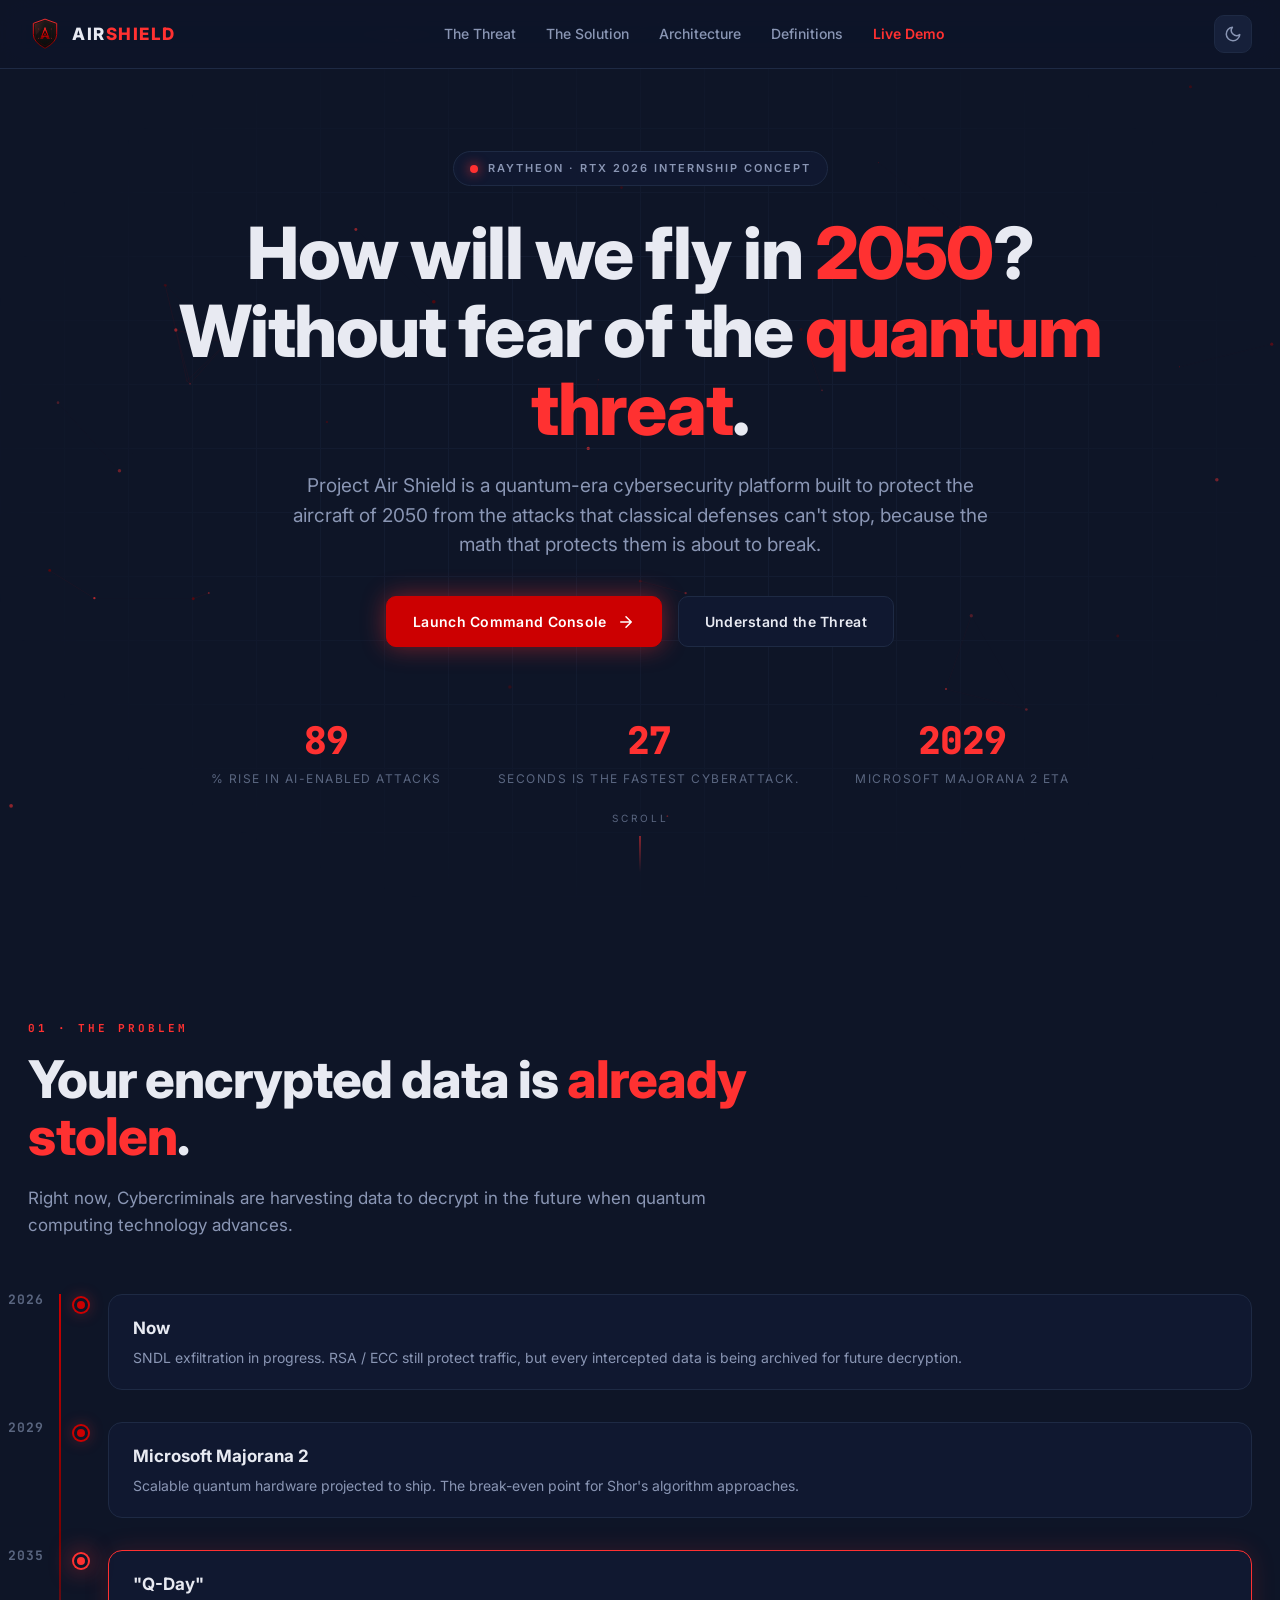
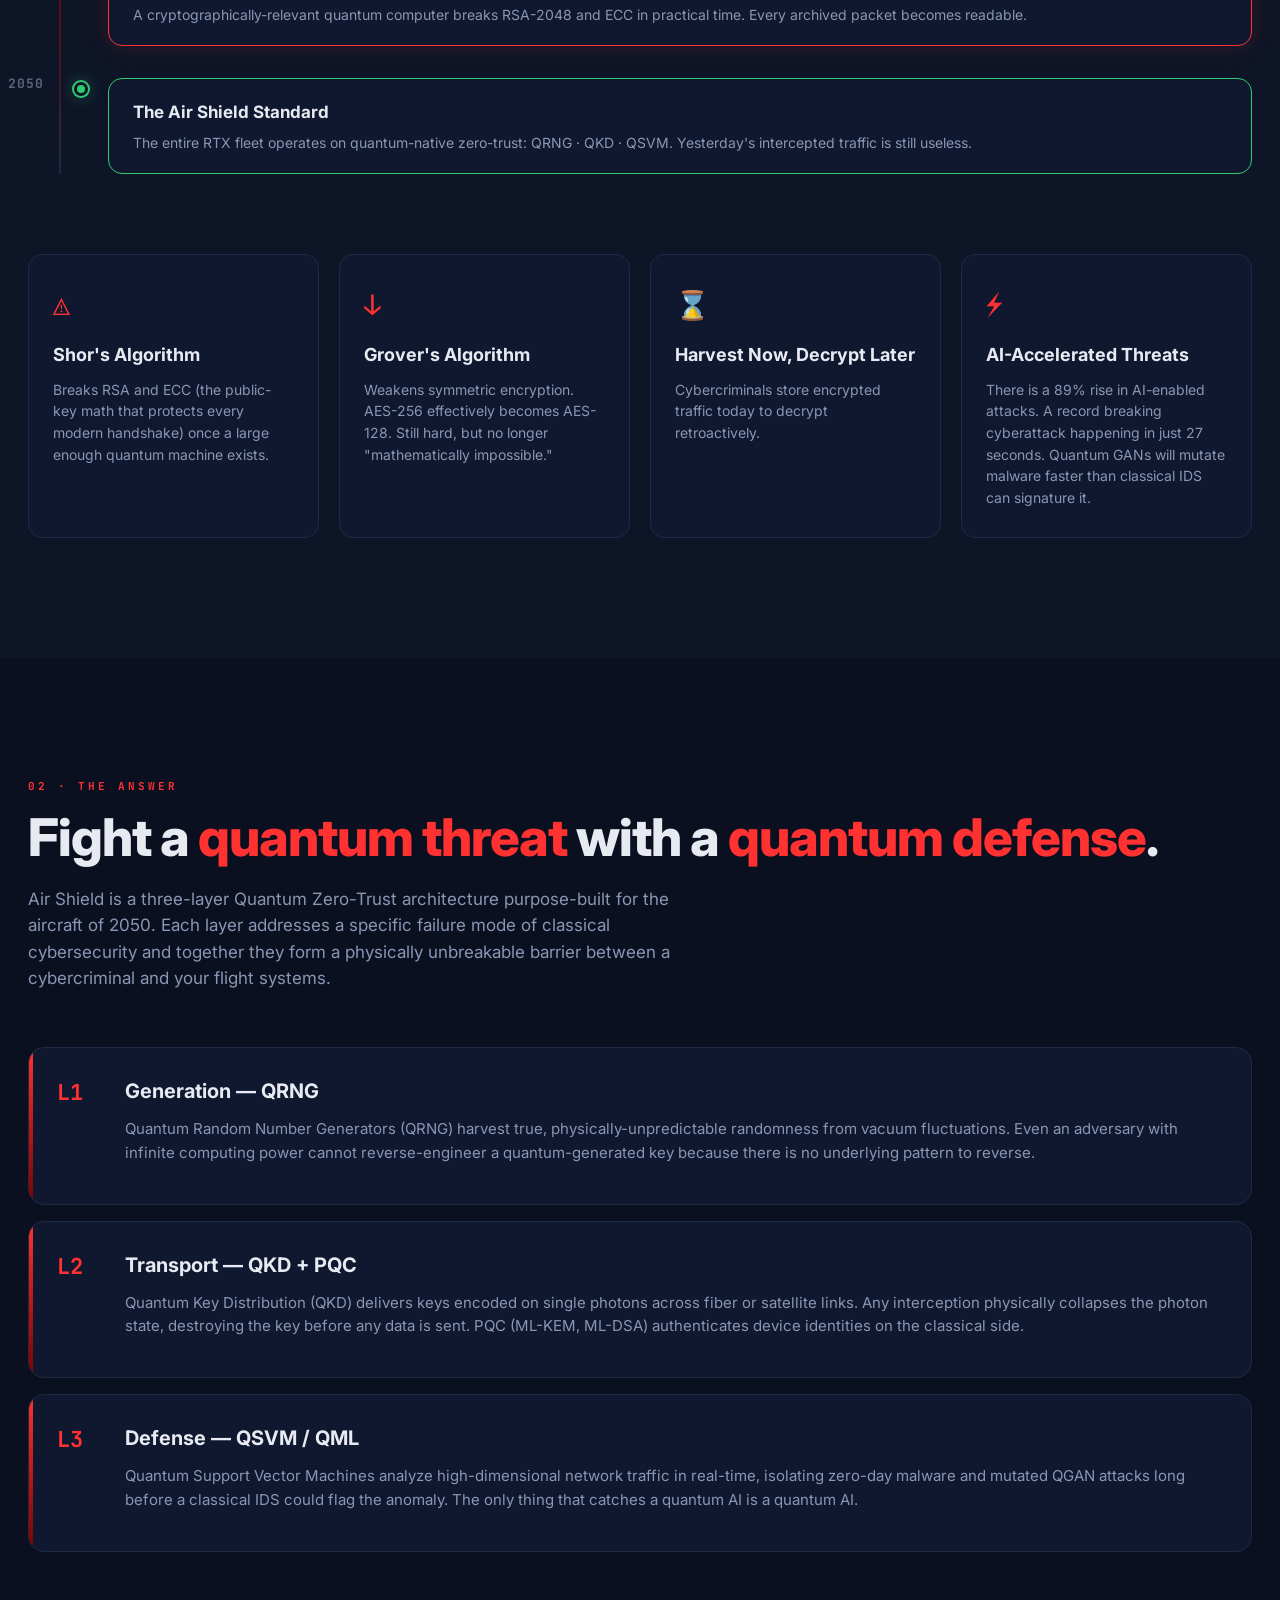
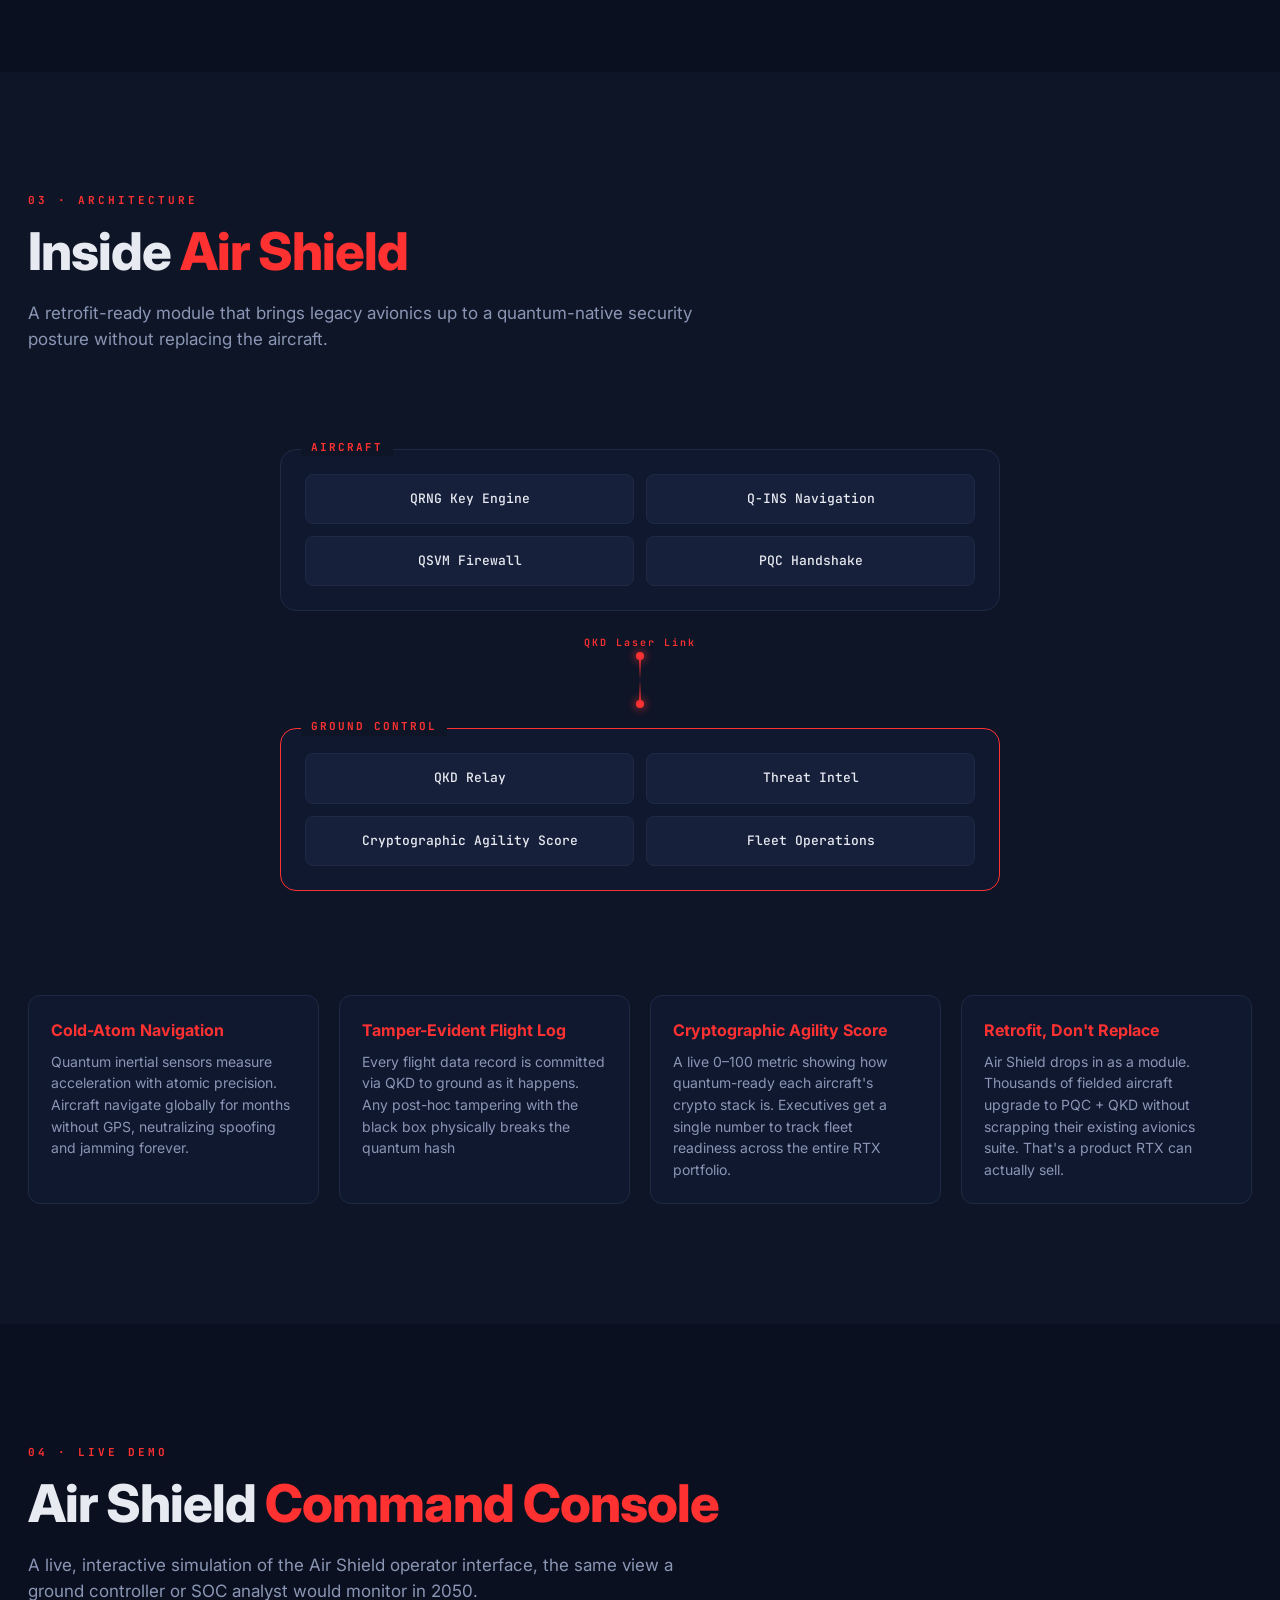
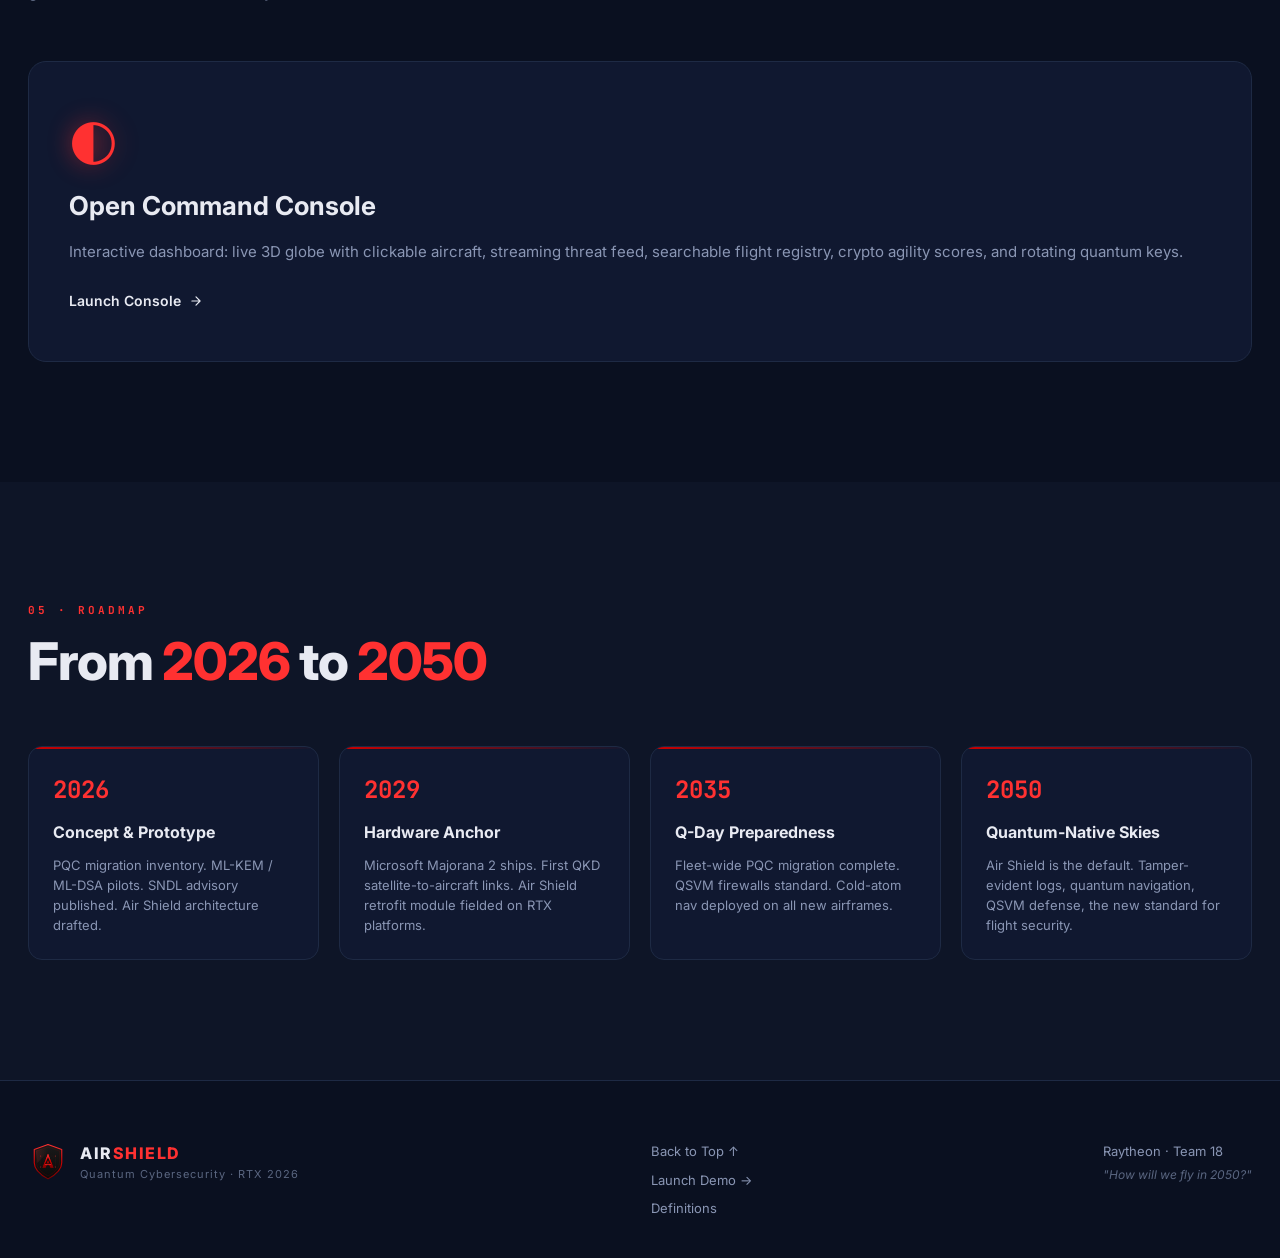
==== index.html @ e97fc1e7 "Fix: 89% label and 2029 without comma" ====
<!DOCTYPE html>
<html lang="en" data-theme="dark">
<head>
  <meta charset="UTF-8" />
  <meta name="viewport" content="width=device-width, initial-scale=1.0" />
  <title>Air Shield — Quantum Cybersecurity for the 2050 Skies</title>
  <meta name="description" content="Air Shield is a quantum-computing cybersecurity platform designed to protect the next generation of aircraft from quantum-era cyberattacks." />
  <link rel="icon" type="image/svg+xml" href="assets/logo.svg" />
  <link rel="preconnect" href="https://fonts.googleapis.com" />
  <link rel="preconnect" href="https://fonts.gstatic.com" crossorigin />
  <link href="https://fonts.googleapis.com/css2?family=Inter:wght@300;400;500;600;700;800&family=JetBrains+Mono:wght@400;500;600&display=swap" rel="stylesheet" />
  <link rel="stylesheet" href="css/styles.css" />
</head>
<body>
  <!-- NAV -->
  <header class="nav" id="nav">
    <div class="nav-inner">
      <a href="#top" class="nav-brand">
        <img src="assets/logo.svg" alt="Air Shield" class="nav-logo" />
        <span class="nav-name">AIR<span class="accent">SHIELD</span></span>
      </a>
      <nav class="nav-links" id="navLinks">
        <a href="#threat">The Threat</a>
        <a href="#solution">The Solution</a>
        <a href="#architecture">Architecture</a>
        <a href="definitions.html">Definitions</a>
        <a href="console.html" class="cta-link">Live Demo</a>
      </nav>
      <div class="nav-actions">
        <button class="theme-toggle" id="themeToggle" aria-label="Toggle theme" title="Toggle light / dark">
          <svg class="icon-sun" viewBox="0 0 24 24" width="18" height="18" fill="none" stroke="currentColor" stroke-width="2" stroke-linecap="round" stroke-linejoin="round"><circle cx="12" cy="12" r="4"/><path d="M12 2v2M12 20v2M4.93 4.93l1.41 1.41M17.66 17.66l1.41 1.41M2 12h2M20 12h2M4.93 19.07l1.41-1.41M17.66 6.34l1.41-1.41"/></svg>
          <svg class="icon-moon" viewBox="0 0 24 24" width="18" height="18" fill="none" stroke="currentColor" stroke-width="2" stroke-linecap="round" stroke-linejoin="round"><path d="M21 12.79A9 9 0 1 1 11.21 3 7 7 0 0 0 21 12.79z"/></svg>
        </button>
        <button class="nav-menu" id="navMenu" aria-label="Menu">
          <span></span><span></span><span></span>
        </button>
      </div>
    </div>
  </header>

  <!-- HERO -->
  <section class="hero" id="top">
    <canvas id="heroCanvas" class="hero-canvas"></canvas>
    <div class="hero-grid"></div>
    <div class="hero-content">
      <div class="hero-badge">
        <span class="pulse-dot"></span>
        RAYTHEON · RTX 2026 INTERNSHIP CONCEPT
      </div>
      <h1 class="hero-title">
        How will we fly in <span class="accent">2050</span>?<br />
        Without fear of the <span class="accent">quantum threat</span>.
      </h1>
      <p class="hero-sub">
        Project Air Shield is a quantum-era cybersecurity platform built to protect the aircraft of 2050 from the attacks that classical defenses can't stop, because the math that protects them is about to break.
      </p>
      <div class="hero-actions">
        <a href="console.html" class="btn btn-primary">
          Launch Command Console
          <svg viewBox="0 0 24 24" width="18" height="18" fill="none" stroke="currentColor" stroke-width="2" stroke-linecap="round" stroke-linejoin="round"><path d="M5 12h14M12 5l7 7-7 7"/></svg>
        </a>
        <a href="#threat" class="btn btn-ghost">Understand the Threat</a>
      </div>
      <div class="hero-stats">
        <div class="stat"><div class="stat-num" data-count="89">0</div><div class="stat-label">% rise in AI-enabled attacks</div></div>
        <div class="stat"><div class="stat-num" data-count="27">0</div><div class="stat-label">seconds is the fastest Cyberattack.</div></div>
        <div class="stat"><div class="stat-num" data-count="2029">0</div><div class="stat-label">Microsoft Majorana 2 ETA</div></div>
      </div>
    </div>
    <div class="hero-scroll">
      <span>SCROLL</span>
      <div class="scroll-line"></div>
    </div>
  </section>

  <!-- THREAT -->
  <section class="section" id="threat">
    <div class="section-head">
      <div class="section-tag">01 · THE PROBLEM</div>
      <h2>Your encrypted data is <span class="accent">already stolen</span>.</h2>
      <p class="section-lead">
        Right now, Cybercriminals are harvesting data to decrypt in the future when quantum computing technology advances.
      </p>
    </div>
    <div class="timeline">
      <div class="timeline-line"></div>
      <div class="timeline-node">
        <div class="node-year">2026</div>
        <div class="node-dot"></div>
        <div class="node-card"><h4>Now</h4><p>SNDL exfiltration in progress. RSA / ECC still protect traffic, but every intercepted data is being archived for future decryption.</p></div>
      </div>
      <div class="timeline-node">
        <div class="node-year">2029</div>
        <div class="node-dot"></div>
        <div class="node-card"><h4>Microsoft Majorana 2</h4><p>Scalable quantum hardware projected to ship. The break-even point for Shor's algorithm approaches.</p></div>
      </div>
      <div class="timeline-node">
        <div class="node-year">2035</div>
        <div class="node-dot danger"></div>
        <div class="node-card danger"><h4>"Q-Day"</h4><p>A cryptographically-relevant quantum computer breaks RSA-2048 and ECC in practical time. Every archived packet becomes readable.</p></div>
      </div>
      <div class="timeline-node">
        <div class="node-year">2050</div>
        <div class="node-dot shield"></div>
        <div class="node-card shield"><h4>The Air Shield Standard</h4><p>The entire RTX fleet operates on quantum-native zero-trust: QRNG · QKD · QSVM. Yesterday's intercepted traffic is still useless.</p></div>
      </div>
    </div>
    <div class="threat-grid">
      <div class="threat-card"><div class="threat-icon">⚠</div><h3>Shor's Algorithm</h3><p>Breaks RSA and ECC (the public-key math that protects every modern handshake) once a large enough quantum machine exists.</p></div>
      <div class="threat-card"><div class="threat-icon">↓</div><h3>Grover's Algorithm</h3><p>Weakens symmetric encryption. AES-256 effectively becomes AES-128. Still hard, but no longer "mathematically impossible."</p></div>
      <div class="threat-card"><div class="threat-icon">⌛</div><h3>Harvest Now, Decrypt Later</h3><p>Cybercriminals store encrypted traffic today to decrypt retroactively.</p></div>
      <div class="threat-card"><div class="threat-icon">⚡</div><h3>AI-Accelerated Threats</h3><p>There is a 89% rise in AI-enabled attacks. A record breaking cyberattack happening in just 27 seconds. Quantum GANs will mutate malware faster than classical IDS can signature it.</p></div>
    </div>
  </section>

  <!-- SOLUTION -->
  <section class="section alt" id="solution">
    <div class="section-head">
      <div class="section-tag">02 · THE ANSWER</div>
      <h2>Fight a <span class="accent">quantum threat</span> with a <span class="accent">quantum defense</span>.</h2>
      <p class="section-lead">
        Air Shield is a three-layer Quantum Zero-Trust architecture purpose-built for the aircraft of 2050. Each layer addresses a specific failure mode of classical cybersecurity and together they form a physically unbreakable barrier between a cybercriminal and your flight systems.
      </p>
    </div>
    <div class="layer-stack">
      <div class="layer">
        <div class="layer-num">L1</div>
        <div class="layer-body">
          <h3>Generation — QRNG</h3>
          <p>Quantum Random Number Generators (QRNG) harvest true, physically-unpredictable randomness from vacuum fluctuations. Even an adversary with infinite computing power cannot reverse-engineer a quantum-generated key because there is no underlying pattern to reverse.</p>
        </div>
      </div>
      <div class="layer">
        <div class="layer-num">L2</div>
        <div class="layer-body">
          <h3>Transport — QKD + PQC</h3>
          <p>Quantum Key Distribution (QKD) delivers keys encoded on single photons across fiber or satellite links. Any interception physically collapses the photon state, destroying the key before any data is sent. PQC (ML-KEM, ML-DSA) authenticates device identities on the classical side.</p>
        </div>
      </div>
      <div class="layer">
        <div class="layer-num">L3</div>
        <div class="layer-body">
          <h3>Defense — QSVM / QML</h3>
          <p>Quantum Support Vector Machines analyze high-dimensional network traffic in real-time, isolating zero-day malware and mutated QGAN attacks long before a classical IDS could flag the anomaly. The only thing that catches a quantum AI is a quantum AI.</p>
        </div>
      </div>
    </div>
  </section>

  <!-- ARCHITECTURE -->
  <section class="section" id="architecture">
    <div class="section-head">
      <div class="section-tag">03 · ARCHITECTURE</div>
      <h2>Inside <span class="accent">Air Shield</span></h2>
      <p class="section-lead">A retrofit-ready module that brings legacy avionics up to a quantum-native security posture without replacing the aircraft.</p>
    </div>
    <div class="arch-diagram">
      <div class="arch-plane">
        <div class="arch-label">AIRCRAFT</div>
        <div class="arch-modules">
          <div class="module">QRNG Key Engine</div>
          <div class="module">Q-INS Navigation</div>
          <div class="module">QSVM Firewall</div>
          <div class="module">PQC Handshake</div>
        </div>
      </div>
      <div class="arch-link">
        <div class="arch-link-label">QKD Laser Link</div>
        <div class="arch-link-line"></div>
      </div>
      <div class="arch-plane ground">
        <div class="arch-label">GROUND CONTROL</div>
        <div class="arch-modules">
          <div class="module">QKD Relay</div>
          <div class="module">Threat Intel</div>
          <div class="module">Cryptographic Agility Score</div>
          <div class="module">Fleet Operations</div>
        </div>
      </div>
    </div>
    <div class="arch-features">
      <div class="feat"><h4>Cold-Atom Navigation</h4><p>Quantum inertial sensors measure acceleration with atomic precision. Aircraft navigate globally for months without GPS, neutralizing spoofing and jamming forever.</p></div>
      <div class="feat"><h4>Tamper-Evident Flight Log</h4><p>Every flight data record is committed via QKD to ground as it happens. Any post-hoc tampering with the black box physically breaks the quantum hash</p></div>
      <div class="feat"><h4>Cryptographic Agility Score</h4><p>A live 0–100 metric showing how quantum-ready each aircraft's crypto stack is. Executives get a single number to track fleet readiness across the entire RTX portfolio.</p></div>
      <div class="feat"><h4>Retrofit, Don't Replace</h4><p>Air Shield drops in as a module. Thousands of fielded aircraft upgrade to PQC + QKD without scrapping their existing avionics suite. That's a product RTX can actually sell.</p></div>
    </div>
  </section>

  <!-- DEMO CTA -->
  <section class="section alt" id="dashboard">
    <div class="section-head">
      <div class="section-tag">04 · LIVE DEMO</div>
      <h2>Air Shield <span class="accent">Command Console</span></h2>
      <p class="section-lead">
        A live, interactive simulation of the Air Shield operator interface, the same view a ground controller or SOC analyst would monitor in 2050.
      </p>
    </div>
    <div class="demo-cta">
      <a href="console.html" class="demo-card">
        <div class="demo-card-glow"></div>
        <div class="demo-card-content">
          <div class="demo-icon">◐</div>
          <h3>Open Command Console</h3>
          <p>Interactive dashboard: live 3D globe with clickable aircraft, streaming threat feed, searchable flight registry, crypto agility scores, and rotating quantum keys.</p>
          <span class="demo-link">Launch Console
            <svg viewBox="0 0 24 24" width="14" height="14" fill="none" stroke="currentColor" stroke-width="2" stroke-linecap="round" stroke-linejoin="round"><path d="M5 12h14M12 5l7 7-7 7"/></svg>
          </span>
        </div>
      </a>
    </div>
  </section>

  <!-- ROADMAP -->
  <section class="section" id="roadmap">
    <div class="section-head">
      <div class="section-tag">05 · ROADMAP</div>
      <h2>From <span class="accent">2026</span> to <span class="accent">2050</span></h2>
    </div>
    <div class="roadmap">
      <div class="road-item"><div class="road-year">2026</div><h4>Concept &amp; Prototype</h4><p>PQC migration inventory. ML-KEM / ML-DSA pilots. SNDL advisory published. Air Shield architecture drafted.</p></div>
      <div class="road-item"><div class="road-year">2029</div><h4>Hardware Anchor</h4><p>Microsoft Majorana 2 ships. First QKD satellite-to-aircraft links. Air Shield retrofit module fielded on RTX platforms.</p></div>
      <div class="road-item"><div class="road-year">2035</div><h4>Q-Day Preparedness</h4><p>Fleet-wide PQC migration complete. QSVM firewalls standard. Cold-atom nav deployed on all new airframes.</p></div>
      <div class="road-item"><div class="road-year">2050</div><h4>Quantum-Native Skies</h4><p>Air Shield is the default. Tamper-evident logs, quantum navigation, QSVM defense, the new standard for flight security.</p></div>
    </div>
  </section>

  <!-- FOOTER -->
  <footer class="footer">
    <div class="footer-inner">
      <div class="footer-brand">
        <img src="assets/logo.svg" alt="" class="footer-logo" />
        <div>
          <div class="footer-name">AIR<span class="accent">SHIELD</span></div>
          <div class="footer-tag">Quantum Cybersecurity · RTX 2026</div>
        </div>
      </div>
      <div class="footer-nav">
        <a href="#top">Back to Top ↑</a>
        <a href="console.html">Launch Demo →</a>
        <a href="definitions.html">Definitions</a>
      </div>
      <div class="footer-meta">
        <div>Raytheon · Team 18</div>
        <div>"How will we fly in 2050?"</div>
      </div>
    </div>
  </footer>

  <script src="js/app.js"></script>
  <script>
    // Right-click context menu for technical terms → definitions page
    const TECH_TERMS = [
      'SNDL', 'Store Now Decrypt Later', 'Harvest Now Decrypt Later', 'HNDL',
      "Shor's Algorithm", "Shor's", 'Grover\'s Algorithm', 'Grover\'s',
      'Q-Day', 'QRNG', 'Quantum Random Number Generator',
      'QKD', 'Quantum Key Distribution', 'No-Cloning Theorem',
      'QSVM', 'Quantum Support Vector Machine', 'QGAN', 'Quantum Generative Adversarial Network',
      'PQC', 'Post-Quantum Cryptography', 'ML-KEM', 'ML-DSA',
      'FIPS 203', 'FIPS 204', 'RSA', 'ECC', 'AES', 'TLS',
      'Crypto Agility', 'GPS Spoofing', 'Q-INS', 'Zero Trust',
      'CyberDAMS', 'CRQC', 'Quantum Supremacy',
      'Tamper-Evident Log', 'cryptographically relevant',
    ];

    // Build a context menu
    let contextMenu = null;
    function createContextMenu(x, y, term) {
      if (contextMenu) contextMenu.remove();
      contextMenu = document.createElement('div');
      contextMenu.style.cssText = `position:fixed;top:${y}px;left:${x}px;background:var(--panel);border:1px solid var(--accent);border-radius:8px;padding:8px 0;z-index:9999;box-shadow:0 8px 24px rgba(0,0,0,0.5);min-width:180px;`;
      const item = document.createElement('a');
      item.href = 'definitions.html#' + encodeURIComponent(term);
      item.style.cssText = 'display:flex;align-items:center;gap:8px;padding:8px 16px;color:var(--text);font-size:13px;text-decoration:none;cursor:pointer;';
      item.innerHTML = `<svg viewBox="0 0 24 24" width="14" height="14" fill="none" stroke="currentColor" stroke-width="2"><path d="M4 19.5A2.5 2.5 0 0 1 6.5 17H20"/><path d="M6.5 2H20v20H6.5A2.5 2.5 0 0 1 4 19.5v-15A2.5 2.5 0 0 1 6.5 2z"/></svg> Define: <strong style="color:var(--accent)">${term}</strong>`;
      item.addEventListener('mouseenter', () => item.style.background = 'var(--accent-soft)');
      item.addEventListener('mouseleave', () => item.style.background = '');
      contextMenu.appendChild(item);
      document.body.appendChild(contextMenu);
      // Close on click elsewhere
      setTimeout(() => {
        document.addEventListener('click', function close(e) {
          if (contextMenu && !contextMenu.contains(e.target)) {
            contextMenu.remove();
            contextMenu = null;
          }
          document.removeEventListener('click', close);
        });
      }, 10);
    }

    document.addEventListener('contextmenu', (e) => {
      const selection = window.getSelection().toString().trim();
      if (!selection) return;
      // Check if selected text matches a known term
      const matched = TECH_TERMS.find(t => selection.toLowerCase().includes(t.toLowerCase()) || t.toLowerCase().includes(selection.toLowerCase()));
      if (matched) {
        e.preventDefault();
        createContextMenu(e.clientX, e.clientY, matched);
      }
    });
  </script>
</body>
</html>
---- css/styles.css ----
/* ============================================================
   AIR SHIELD — Quantum Cybersecurity
   Theme: Red & Black (dark default) with light/dark toggle
   ============================================================ */

:root {
  --red: #cc0001;
  --red-bright: #ff3131;
  --red-deep: #7a0000;
  --red-glow: rgba(255, 49, 49, 0.45);

  /* Dark mode — navy base (matches Electron reference) */
  --bg: #0e1527;
  --bg-2: #0a1020;
  --bg-3: #131b30;
  --panel: #101830;
  --panel-2: #16203a;
  --border: #1e2a44;
  --border-2: #2a3a58;
  --text: #e8eaf2;
  --text-dim: #8a96b4;
  --text-faint: #5a6680;
  --accent: var(--red-bright);
  --accent-soft: rgba(204, 0, 1, 0.14);
  --shadow: 0 8px 32px rgba(0, 0, 0, 0.45);
  --glow: 0 0 24px var(--red-glow);
  --ok: #2ecc71;
  --warn: #f1c40f;
  --danger: var(--red-bright);
}

[data-theme="light"] {
  --bg: #f5f5f7;
  --bg-2: #ffffff;
  --bg-3: #ededf0;
  --panel: #ffffff;
  --panel-2: #f7f7fa;
  --border: #e0e0e6;
  --border-2: #c8c8d2;
  --text: #14141a;
  --text-dim: #5a5a6a;
  --text-faint: #9a9aa6;
  --accent: var(--red);
  --accent-soft: rgba(204, 0, 1, 0.08);
  --shadow: 0 8px 28px rgba(20, 20, 30, 0.08);
  --glow: 0 0 18px rgba(204, 0, 1, 0.18);
  --ok: #1a9c52;
  --warn: #d4a017;
}

* { box-sizing: border-box; margin: 0; padding: 0; }
html { scroll-behavior: smooth; }
body {
  background: var(--bg);
  color: var(--text);
  font-family: 'Inter', -apple-system, BlinkMacSystemFont, 'Segoe UI', sans-serif;
  font-size: 16px; line-height: 1.55; overflow-x: hidden;
  transition: background 0.4s ease, color 0.4s ease;
}
::selection { background: var(--red); color: #fff; }
a { color: inherit; text-decoration: none; }
button { font-family: inherit; cursor: pointer; }
.accent { color: var(--accent); }

/* ============================================================ NAV */
.nav {
  position: fixed; top: 0; left: 0; right: 0; z-index: 100;
  backdrop-filter: blur(18px) saturate(1.4);
  -webkit-backdrop-filter: blur(18px) saturate(1.4);
  background: rgba(14, 21, 39, 0.72);
  border-bottom: 1px solid var(--border);
  transition: background 0.4s ease;
}
[data-theme="light"] .nav { background: rgba(255, 255, 255, 0.78); }
.nav-inner { max-width: 1280px; margin: 0 auto; padding: 0 28px; height: 68px; display: flex; align-items: center; justify-content: space-between; gap: 24px; }
.nav-brand { display: flex; align-items: center; gap: 10px; }
.nav-logo { width: 34px; height: 34px; }
.nav-name { font-weight: 800; font-size: 17px; letter-spacing: 1.5px; }
.nav-links { display: flex; gap: 30px; }
.nav-links a { font-size: 14px; font-weight: 500; color: var(--text-dim); transition: color 0.2s; }
.nav-links a:hover { color: var(--text); }
.nav-links a.cta-link { color: var(--red-bright); font-weight: 600; }
.nav-links a.cta-link:hover { color: #ff5555; text-shadow: 0 0 8px rgba(255,49,49,0.5); }
.nav-actions { display: flex; align-items: center; gap: 12px; }
.theme-toggle { background: var(--panel-2); border: 1px solid var(--border); width: 38px; height: 38px; border-radius: 10px; display: flex; align-items: center; justify-content: center; color: var(--text-dim); transition: all 0.2s; }
.theme-toggle:hover { color: var(--accent); border-color: var(--accent); }
.icon-sun { display: none; }
[data-theme="light"] .icon-sun { display: block; }
[data-theme="light"] .icon-moon { display: none; }
.nav-menu { display: none; background: none; border: none; flex-direction: column; gap: 5px; padding: 8px; }
.nav-menu span { width: 22px; height: 2px; background: var(--text); border-radius: 1px; }

/* ============================================================ HERO */
.hero { position: relative; min-height: 100vh; display: flex; align-items: center; justify-content: center; padding: 120px 28px 80px; overflow: hidden; }
.hero-canvas { position: absolute; inset: 0; width: 100%; height: 100%; z-index: 0; }
.hero-grid { position: absolute; inset: 0; z-index: 1; pointer-events: none;
  background-image: linear-gradient(var(--border) 1px, transparent 1px), linear-gradient(90deg, var(--border) 1px, transparent 1px);
  background-size: 64px 64px;
  mask-image: radial-gradient(ellipse at center, black 30%, transparent 75%);
  -webkit-mask-image: radial-gradient(ellipse at center, black 30%, transparent 75%);
  opacity: 0.35; }
.hero-content { position: relative; z-index: 2; max-width: 1000px; text-align: center; }
.hero-badge { display: inline-flex; align-items: center; gap: 10px; padding: 8px 16px; border: 1px solid var(--border); background: var(--panel); border-radius: 100px; font-size: 11px; letter-spacing: 2px; font-weight: 600; color: var(--text-dim); margin-bottom: 28px; }
.pulse-dot { width: 8px; height: 8px; border-radius: 50%; background: var(--accent); box-shadow: 0 0 12px var(--accent); animation: pulse 1.8s infinite; }
.pulse-dot.ok { background: var(--ok); box-shadow: 0 0 12px var(--ok); }
.pulse-dot.warn { background: var(--warn); box-shadow: 0 0 12px var(--warn); }
@keyframes pulse { 0%, 100% { opacity: 1; transform: scale(1); } 50% { opacity: 0.4; transform: scale(0.8); } }
.hero-title { font-size: clamp(36px, 6vw, 72px); font-weight: 800; line-height: 1.08; letter-spacing: -1.5px; margin-bottom: 24px; }
.hero-sub { font-size: clamp(15px, 1.6vw, 19px); color: var(--text-dim); max-width: 720px; margin: 0 auto 36px; }
.hero-actions { display: flex; gap: 16px; justify-content: center; flex-wrap: wrap; margin-bottom: 64px; }
.btn { display: inline-flex; align-items: center; gap: 10px; padding: 14px 26px; border-radius: 10px; font-size: 14px; font-weight: 600; letter-spacing: 0.3px; border: 1px solid var(--border); transition: all 0.25s; }
.btn-primary { background: var(--red); color: #fff; border-color: var(--red); box-shadow: var(--glow); }
.btn-primary:hover { background: var(--red-bright); border-color: var(--red-bright); transform: translateY(-2px); }
.btn-ghost { background: var(--panel); color: var(--text); }
.btn-ghost:hover { border-color: var(--accent); color: var(--accent); }
.hero-stats { display: flex; gap: 56px; justify-content: center; flex-wrap: wrap; }
.stat-num { font-size: 38px; font-weight: 800; color: var(--accent); font-family: 'JetBrains Mono', monospace; letter-spacing: -1px; }
.stat-label { font-size: 12px; color: var(--text-faint); text-transform: uppercase; letter-spacing: 1.5px; }
.hero-scroll { position: absolute; bottom: 28px; left: 50%; transform: translateX(-50%); display: flex; flex-direction: column; align-items: center; gap: 10px; font-size: 10px; letter-spacing: 3px; color: var(--text-faint); z-index: 2; }
.scroll-line { width: 1px; height: 36px; background: linear-gradient(to bottom, var(--accent), transparent); animation: scrollPulse 2s infinite; }
@keyframes scrollPulse { 0%,100% { opacity: 0.3; } 50% { opacity: 1; } }

/* ============================================================ SECTIONS */
.section { padding: 120px 28px; max-width: 1280px; margin: 0 auto; }
.section.alt { background: var(--bg-2); max-width: none; }
.section.alt > * { max-width: 1280px; margin-left: auto; margin-right: auto; }
.section-head { margin-bottom: 56px; max-width: 820px; }
.section-tag { font-size: 11px; letter-spacing: 3px; font-weight: 700; color: var(--accent); margin-bottom: 14px; font-family: 'JetBrains Mono', monospace; }
.section-head h2 { font-size: clamp(30px, 4.5vw, 52px); font-weight: 800; letter-spacing: -1px; line-height: 1.1; margin-bottom: 20px; }
.section-lead { font-size: 17px; color: var(--text-dim); max-width: 680px; }

/* ============================================================ TIMELINE */
.timeline { position: relative; margin: 56px 0 80px; padding-left: 24px; }
.timeline-line { position: absolute; left: 31px; top: 0; bottom: 0; width: 2px; background: linear-gradient(to bottom, var(--red), var(--red-deep), var(--border)); }
.timeline-node { position: relative; padding-left: 56px; margin-bottom: 32px; }
.timeline-node .node-year { position: absolute; left: -44px; top: -4px; font-family: 'JetBrains Mono', monospace; font-size: 13px; font-weight: 700; color: var(--text-faint); letter-spacing: 1px; }
.node-dot { position: absolute; left: 22px; top: 4px; width: 14px; height: 14px; border-radius: 50%; background: var(--red); border: 3px solid var(--bg); box-shadow: 0 0 0 2px var(--red), 0 0 16px var(--red-glow); }
.node-dot.danger { background: var(--red-bright); box-shadow: 0 0 0 2px var(--red-bright), 0 0 24px var(--red-bright); }
.node-dot.shield { background: var(--ok); box-shadow: 0 0 0 2px var(--ok), 0 0 16px rgba(46,204,113,0.5); }
.node-card { background: var(--panel); border: 1px solid var(--border); border-radius: 14px; padding: 20px 24px; transition: all 0.25s; }
.node-card h4 { font-size: 17px; margin-bottom: 6px; }
.node-card p { font-size: 14px; color: var(--text-dim); }
.node-card.danger { border-color: var(--red-bright); box-shadow: 0 0 24px rgba(255,49,49,0.15); }
.node-card.shield { border-color: var(--ok); }

/* ============================================================ THREAT GRID */
.threat-grid { display: grid; grid-template-columns: repeat(auto-fit, minmax(240px, 1fr)); gap: 20px; }
.threat-card { background: var(--panel); border: 1px solid var(--border); border-radius: 14px; padding: 28px 24px; transition: all 0.3s; position: relative; overflow: hidden; }
.threat-card::before { content: ''; position: absolute; top: 0; left: 0; right: 0; height: 2px; background: linear-gradient(90deg, transparent, var(--red), transparent); opacity: 0; transition: opacity 0.3s; }
.threat-card:hover { border-color: var(--accent); transform: translateY(-4px); box-shadow: var(--shadow); }
.threat-card:hover::before { opacity: 1; }
.threat-icon { font-size: 28px; color: var(--accent); margin-bottom: 14px; font-family: 'JetBrains Mono', monospace; }
.threat-card h3 { font-size: 18px; margin-bottom: 10px; }
.threat-card p { font-size: 14px; color: var(--text-dim); }
.threat-card em { color: var(--accent); font-style: normal; font-weight: 600; }

/* ============================================================ LAYERS */
.layer-stack { display: flex; flex-direction: column; gap: 16px; }
.layer { display: flex; gap: 24px; align-items: flex-start; background: var(--panel); border: 1px solid var(--border); border-radius: 16px; padding: 28px; transition: all 0.3s; position: relative; overflow: hidden; }
.layer:hover { border-color: var(--accent); transform: translateX(4px); }
.layer::before { content: ''; position: absolute; left: 0; top: 0; bottom: 0; width: 4px; background: linear-gradient(to bottom, var(--red-bright), var(--red-deep)); }
.layer-num { font-family: 'JetBrains Mono', monospace; font-size: 22px; font-weight: 700; color: var(--accent); min-width: 44px; }
.layer-body h3 { font-size: 20px; margin-bottom: 10px; }
.layer-body p { font-size: 15px; color: var(--text-dim); margin-bottom: 12px; }
.layer-tech { font-family: 'JetBrains Mono', monospace; font-size: 12px; color: var(--text-faint); letter-spacing: 0.5px; }

/* ============================================================ ARCHITECTURE */
.arch-diagram { display: flex; flex-direction: column; align-items: center; gap: 24px; margin-bottom: 64px; padding: 40px 0; }
.arch-plane { width: 100%; max-width: 720px; background: var(--panel); border: 1px solid var(--border); border-radius: 16px; padding: 24px; position: relative; }
.arch-plane.ground { border-color: var(--accent); }
.arch-label { position: absolute; top: -11px; left: 20px; background: var(--bg); padding: 0 10px; font-size: 11px; letter-spacing: 2px; font-weight: 700; color: var(--accent); font-family: 'JetBrains Mono', monospace; }
[data-theme="light"] .arch-label { background: #ededf0; }
.arch-modules { display: grid; grid-template-columns: repeat(2, 1fr); gap: 12px; }
.module { background: var(--panel-2); border: 1px solid var(--border); border-radius: 8px; padding: 14px 16px; font-size: 13px; font-weight: 500; text-align: center; font-family: 'JetBrains Mono', monospace; transition: all 0.2s; }
.module:hover { border-color: var(--accent); color: var(--accent); }
.arch-link { display: flex; flex-direction: column; align-items: center; gap: 6px; }
.arch-link-label { font-size: 10px; letter-spacing: 2px; color: var(--accent); font-family: 'JetBrains Mono', monospace; font-weight: 600; }
.arch-link-line { width: 2px; height: 48px; background: linear-gradient(to bottom, var(--accent), transparent, var(--accent)); position: relative; }
.arch-link-line::before, .arch-link-line::after { content: ''; position: absolute; left: 50%; transform: translateX(-50%); width: 8px; height: 8px; border-radius: 50%; background: var(--accent); box-shadow: 0 0 10px var(--accent); }
.arch-link-line::before { top: -4px; }
.arch-link-line::after { bottom: -4px; }
.arch-features { display: grid; grid-template-columns: repeat(auto-fit, minmax(240px, 1fr)); gap: 20px; }
.feat { background: var(--panel); border: 1px solid var(--border); border-radius: 12px; padding: 22px; transition: all 0.3s; position: relative; overflow: hidden; }
.feat::before { content: ''; position: absolute; top: 0; left: 0; right: 0; height: 2px; background: linear-gradient(90deg, transparent, var(--red), transparent); opacity: 0; transition: opacity 0.3s; }
.feat:hover { border-color: var(--accent); transform: translateY(-4px); box-shadow: var(--shadow); }
.feat:hover::before { opacity: 1; }
.feat h4 { font-size: 16px; margin-bottom: 8px; color: var(--accent); }
.feat p { font-size: 14px; color: var(--text-dim); }

/* ============================================================ DEMO CTA */
.demo-cta { max-width: 720px; }
.demo-card { display: block; position: relative; background: var(--panel); border: 1px solid var(--border); border-radius: 18px; padding: 48px 40px; text-decoration: none; color: var(--text); transition: all 0.3s; overflow: hidden; }
.demo-card-glow { position: absolute; top: -50%; left: -20%; width: 140%; height: 200%; background: radial-gradient(ellipse at center, rgba(204,0,1,0.12), transparent 60%); opacity: 0; transition: opacity 0.4s; pointer-events: none; }
.demo-card:hover { border-color: var(--accent); transform: translateY(-4px); box-shadow: var(--shadow), 0 0 40px rgba(204,0,1,0.15); }
.demo-card:hover .demo-card-glow { opacity: 1; }
.demo-card:hover .demo-link { color: var(--accent); }
.demo-icon { font-size: 56px; color: var(--accent); margin-bottom: 20px; line-height: 1; text-shadow: 0 0 24px var(--red-glow); }
.demo-card h3 { font-size: 26px; font-weight: 700; margin-bottom: 14px; }
.demo-card p { font-size: 15px; color: var(--text-dim); margin-bottom: 24px; line-height: 1.6; }
.demo-link { display: inline-flex; align-items: center; gap: 8px; font-size: 14px; font-weight: 600; color: var(--text); transition: color 0.2s; }

/* ============================================================ CONSOLE */
.console { display: grid; grid-template-columns: 220px 1fr; background: var(--panel); border: 1px solid var(--border); border-radius: 16px; overflow: hidden; box-shadow: var(--shadow); min-height: 640px; position: relative; }
.dashboard-fullscreen { position: fixed; inset: 0; z-index: 200; display: flex; flex-direction: column; background: var(--bg); }
.dashboard-fullscreen .console { display: grid; grid-template-columns: 220px 1fr; border-radius: 0; border: none; flex: 1; min-height: 0; }
.dashboard-fullscreen .console-main { padding: 0; overflow: hidden; }
.dashboard-fullscreen .panel { padding: 24px; overflow-y: auto; }
.dashboard-fullscreen .globe-wrap { height: calc(100vh - 120px); }
.dashboard-fullscreen .feed, .dashboard-fullscreen .fleet-grid, .dashboard-fullscreen .registry-list { max-height: calc(100vh - 180px); }

/* SIDEBAR */
.console-sidebar { background: var(--bg-2); border-right: 1px solid var(--border); padding: 20px 14px; display: flex; flex-direction: column; }
.sb-header { display: flex; align-items: center; gap: 10px; margin-bottom: 24px; padding: 0 4px; }
.sb-logo { width: 30px; height: 30px; }
.sb-title { font-weight: 800; font-size: 14px; letter-spacing: 1px; }
.sb-sub { font-size: 9px; letter-spacing: 1.5px; color: var(--text-faint); font-family: 'JetBrains Mono', monospace; }
.sb-nav { display: flex; flex-direction: column; gap: 4px; flex: 1; }
.sb-item { display: flex; align-items: center; gap: 12px; padding: 10px 12px; border-radius: 8px; background: none; border: none; color: var(--text-dim); font-size: 13px; font-weight: 500; text-align: left; transition: all 0.2s; position: relative; width: 100%; }
.sb-item:hover { background: var(--panel-2); color: var(--text); transform: translateX(2px); }
.sb-item:hover .sb-ico { animation: iconPulse 0.6s ease; }
@keyframes iconPulse { 0%,100% { transform: scale(1); } 50% { transform: scale(1.2); } }
.sb-item.active { background: var(--accent-soft); color: var(--accent); }
.sb-item.active::before { content: ''; position: absolute; left: 0; top: 8px; bottom: 8px; width: 3px; background: var(--accent); border-radius: 2px; }
.sb-ico { font-family: 'JetBrains Mono', monospace; font-size: 15px; min-width: 18px; text-align: center; }
.sb-label { flex: 1; }
.sb-arrow { font-size: 10px; color: var(--text-faint); transition: transform 0.2s; }
.sb-dd-toggle.open .sb-arrow { transform: rotate(180deg); }
.sb-badge { margin-left: auto; background: var(--red); color: #fff; font-size: 10px; font-weight: 700; padding: 2px 8px; border-radius: 100px; min-width: 22px; text-align: center; }

/* Dropdown menus */
.sb-dropdown { display: flex; flex-direction: column; }
.sb-dd-menu { max-height: 0; overflow: hidden; transition: max-height 0.25s ease; padding-left: 30px; }
.sb-dd-menu.open { max-height: 200px; }
.sb-dd-item { display: block; padding: 8px 12px; background: none; border: none; color: var(--text-faint); font-size: 12px; font-weight: 500; text-align: left; cursor: pointer; border-radius: 6px; transition: all 0.2s; }
.sb-dd-item:hover { color: var(--accent); background: var(--accent-soft); }

.sb-footer { margin-top: 20px; padding-top: 16px; border-top: 1px solid var(--border); }
.sb-status { display: flex; align-items: center; gap: 8px; font-size: 10px; letter-spacing: 1px; color: var(--text-dim); font-family: 'JetBrains Mono', monospace; }
.sb-time { font-family: 'JetBrains Mono', monospace; font-size: 11px; color: var(--text-faint); margin-top: 6px; }

/* MAIN */
.console-main { padding: 0; overflow: hidden; display: flex; flex-direction: column; }
.panel { display: none; animation: fadeIn 0.3s ease; flex: 1; padding: 24px; overflow-y: auto; }
.panel.active { display: block; }
@keyframes fadeIn { from { opacity: 0; transform: translateY(8px); } to { opacity: 1; transform: none; } }

/* SEARCH BAR */
.console-search { padding: 14px 20px; border-bottom: 1px solid var(--border); background: var(--bg-2); position: sticky; top: 0; z-index: 5; }
.search-box { display: flex; align-items: center; gap: 10px; background: var(--panel-2); border: 1px solid var(--border); border-radius: 10px; padding: 9px 14px; transition: all 0.2s; }
.search-box:focus-within { border-color: var(--accent); box-shadow: 0 0 0 3px var(--accent-soft); }
.search-box svg { color: var(--text-faint); flex-shrink: 0; }
.search-box input { flex: 1; background: none; border: none; outline: none; color: var(--text); font-family: 'Inter', sans-serif; font-size: 13px; }
.search-box input::placeholder { color: var(--text-faint); }
.search-box kbd { font-family: 'JetBrains Mono', monospace; font-size: 10px; color: var(--text-faint); background: var(--bg-3); padding: 3px 7px; border-radius: 4px; border: 1px solid var(--border); }

.panel-head { display: flex; align-items: center; justify-content: space-between; margin-bottom: 22px; }
.panel-head h3 { font-size: 20px; font-weight: 700; }
.panel-meta { font-size: 11px; letter-spacing: 1.5px; color: var(--text-faint); font-family: 'JetBrains Mono', monospace; display: flex; align-items: center; gap: 8px; }

/* KPIs */
.kpi-grid { display: grid; grid-template-columns: repeat(auto-fit, minmax(180px, 1fr)); gap: 14px; margin-bottom: 24px; }
.kpi { background: var(--panel-2); border: 1px solid var(--border); border-radius: 12px; padding: 18px 20px; }
.kpi-label { font-size: 11px; letter-spacing: 1px; color: var(--text-faint); text-transform: uppercase; margin-bottom: 8px; }
.kpi-value { font-family: 'JetBrains Mono', monospace; font-size: 28px; font-weight: 700; color: var(--text); }
.kpi-suffix { font-size: 14px; color: var(--text-faint); }
.kpi-delta { font-size: 11px; margin-top: 6px; color: var(--text-faint); font-family: 'JetBrains Mono', monospace; }
.kpi-delta.up { color: var(--ok); }
.danger-kpi { border-color: var(--red); }
.danger-kpi .kpi-value { color: var(--accent); }

.ov-grid { display: grid; grid-template-columns: 2fr 1fr; gap: 16px; }
.card { background: var(--panel-2); border: 1px solid var(--border); border-radius: 12px; padding: 18px; }
.card.span-2 { grid-column: span 1; }
.card-head { display: flex; align-items: center; justify-content: space-between; margin-bottom: 14px; }
.card-head h4 { font-size: 14px; font-weight: 600; }
.card-tag { font-size: 9px; letter-spacing: 1.5px; padding: 3px 8px; border-radius: 100px; font-family: 'JetBrains Mono', monospace; font-weight: 600; }
.card-tag.live { background: rgba(255, 49, 49, 0.12); color: var(--accent); border: 1px solid var(--red); }
.chart { width: 100%; display: block; }

.bar-list { display: flex; flex-direction: column; gap: 12px; }
.bar-row { display: grid; grid-template-columns: 110px 1fr 32px; align-items: center; gap: 10px; font-size: 12px; }
.bar-row span:first-child { color: var(--text-dim); font-family: 'JetBrains Mono', monospace; font-size: 11px; }
.bar { background: var(--bg-3); border-radius: 4px; height: 8px; overflow: hidden; }
.bar > div { height: 100%; background: linear-gradient(90deg, var(--red-deep), var(--red-bright)); border-radius: 4px; transition: width 0.8s; }
.bar-row span:last-child { color: var(--text-faint); font-family: 'JetBrains Mono', monospace; text-align: right; }

/* ============================================================ GLOBE */
.globe-wrap { position: relative; flex: 1; background: #04040A; border: 1px solid var(--border); border-radius: 14px; overflow: hidden; min-height: 400px; }
#globeCanvas { width: 100%; height: 100%; display: block; cursor: grab; }
#maplibreGlobe { width: 100%; height: 100%; }
#maplibreGlobe canvas { display: block; }
.globe-info { position: absolute; top: 16px; right: 16px; width: 260px; background: var(--panel); border: 1px solid var(--border); border-radius: 12px; padding: 16px; backdrop-filter: blur(12px); }
.gi-head { font-size: 10px; letter-spacing: 2px; color: var(--text-faint); font-family: 'JetBrains Mono', monospace; margin-bottom: 8px; }
.gi-empty { font-size: 13px; color: var(--text-dim); }
.gi-id { font-family: 'JetBrains Mono', monospace; font-size: 18px; font-weight: 700; color: var(--accent); margin-bottom: 8px; }
.gi-row { display: flex; justify-content: space-between; padding: 5px 0; font-size: 12px; border-bottom: 1px solid var(--border); }
.gi-row:last-child { border-bottom: none; }
.gi-row .label { color: var(--text-faint); }
.gi-row .val { color: var(--text); font-family: 'JetBrains Mono', monospace; }
.gi-row .val.ok { color: var(--ok); }
.gi-row .val.warn { color: var(--warn); }
.globe-legend { position: absolute; bottom: 16px; left: 16px; background: var(--panel); border: 1px solid var(--border); border-radius: 10px; padding: 12px 14px; font-size: 11px; color: var(--text-dim); display: flex; flex-direction: column; gap: 6px; }
.legend-dot { display: inline-block; width: 10px; height: 10px; border-radius: 50%; margin-right: 6px; vertical-align: middle; }
.legend-line { display: inline-block; width: 18px; height: 2px; background: var(--accent); margin-right: 6px; vertical-align: middle; box-shadow: 0 0 6px var(--accent); }
.globe-zoom { position: absolute; bottom: 16px; right: 16px; background: var(--panel); border: 1px solid var(--border); border-radius: 10px; padding: 8px; display: flex; flex-direction: column; align-items: center; gap: 6px; }
.zoom-btn { width: 32px; height: 32px; border-radius: 6px; background: var(--panel-2); border: 1px solid var(--border); color: var(--text); font-size: 18px; font-weight: 700; cursor: pointer; transition: all 0.2s; }
.zoom-btn:hover { color: var(--accent); border-color: var(--accent); }
.zoom-level { font-family: 'JetBrains Mono', monospace; font-size: 10px; color: var(--text-faint); }

/* ============================================================ EXPOSURE METER */
.exposure-meter { background: var(--panel-2); border: 1px solid var(--border); border-radius: 12px; padding: 20px; margin-top: 16px; }
.em-head { display: flex; align-items: center; justify-content: space-between; margin-bottom: 14px; }
.em-title { font-size: 14px; font-weight: 600; }
.em-tag { font-size: 9px; letter-spacing: 1.5px; padding: 3px 8px; border-radius: 100px; font-family: 'JetBrains Mono', monospace; font-weight: 600; background: rgba(255,49,49,0.12); color: var(--accent); border: 1px solid var(--red); }
.em-body { display: flex; gap: 24px; align-items: center; flex-wrap: wrap; }
.em-gauge-wrap { flex-shrink: 0; }
.em-info { flex: 1; min-width: 240px; }
.em-desc { font-size: 13px; color: var(--text-dim); margin-bottom: 12px; line-height: 1.5; }
.em-stat { display: flex; gap: 8px; font-size: 12px; margin-bottom: 6px; font-family: 'JetBrains Mono', monospace; }
.em-label { color: var(--text-faint); }
.em-val { color: var(--text); }
.em-val.warn { color: var(--warn); }
.em-note { font-size: 11px; color: var(--text-faint); margin-top: 10px; font-style: italic; line-height: 1.4; }
@media (max-width: 768px) { .em-body { flex-direction: column; } .em-gauge-wrap { width: 100%; display: flex; justify-content: center; } }

/* ============================================================ REGISTRY */
.registry-list { display: flex; flex-direction: column; gap: 6px; max-height: 520px; overflow-y: auto; }
.reg-row { display: grid; grid-template-columns: 110px 1fr 90px 70px 70px 30px; gap: 12px; align-items: center; padding: 12px 16px; background: var(--panel-2); border: 1px solid var(--border); border-radius: 8px; font-size: 13px; transition: all 0.2s; cursor: pointer; }
.reg-row:hover { border-color: var(--accent); transform: translateX(4px); }
.reg-id { font-family: 'JetBrains Mono', monospace; font-weight: 700; color: var(--accent); }
.reg-route { color: var(--text); font-family: 'JetBrains Mono', monospace; font-size: 12px; }
.reg-type { color: var(--text-faint); font-size: 11px; }
.reg-score { font-family: 'JetBrains Mono', monospace; color: var(--ok); font-size: 12px; text-align: center; }
.reg-status { font-size: 10px; font-family: 'JetBrains Mono', monospace; padding: 2px 6px; border-radius: 4px; text-align: center; }
.reg-status.secure { background: rgba(46,204,113,0.12); color: var(--ok); }
.reg-status.watch { background: rgba(241,196,15,0.12); color: var(--warn); }
.reg-arrow { color: var(--text-faint); }
.reg-empty { padding: 40px; text-align: center; color: var(--text-faint); font-size: 14px; }

/* ============================================================ FLEET */
.fleet-grid { display: grid; grid-template-columns: repeat(auto-fill, minmax(200px, 1fr)); gap: 12px; max-height: 520px; overflow-y: auto; }
.fleet-card { background: var(--panel-2); border: 1px solid var(--border); border-radius: 10px; padding: 14px; transition: all 0.2s; cursor: pointer; }
.fleet-card:hover { border-color: var(--accent); transform: translateY(-2px); }
.fleet-id { font-family: 'JetBrains Mono', monospace; font-size: 14px; font-weight: 700; margin-bottom: 4px; }
.fleet-route { font-size: 11px; color: var(--text-faint); margin-bottom: 10px; }
.fleet-bar { height: 6px; background: var(--bg-3); border-radius: 3px; overflow: hidden; margin-bottom: 6px; }
.fleet-bar > div { height: 100%; background: linear-gradient(90deg, var(--red), var(--red-bright)); }
.fleet-stat { display: flex; justify-content: space-between; font-size: 11px; color: var(--text-dim); font-family: 'JetBrains Mono', monospace; }
.fleet-stat .ok { color: var(--ok); }

/* ============================================================ THREAT FEED */
.feed-filters { display: flex; gap: 8px; margin-bottom: 14px; flex-wrap: wrap; }
.feed-filter { padding: 5px 14px; border-radius: 100px; background: var(--panel-2); border: 1px solid var(--border); color: var(--text-dim); font-size: 11px; font-weight: 600; cursor: pointer; transition: all 0.2s; font-family: 'JetBrains Mono', monospace; }
.feed-filter:hover { border-color: var(--accent); color: var(--text); }
.feed-filter.active { background: var(--accent-soft); border-color: var(--accent); color: var(--accent); }
.feed-filter.critical.active { background: rgba(255,49,49,0.15); border-color: var(--red-bright); color: var(--red-bright); }
.feed-filter.high.active { background: rgba(241,196,15,0.15); border-color: var(--warn); color: var(--warn); }
.feed-filter.info.active { background: rgba(46,204,113,0.15); border-color: var(--ok); color: var(--ok); }
.feed { display: flex; flex-direction: column; gap: 8px; max-height: 480px; overflow-y: auto; padding-right: 6px; }
.feed::-webkit-scrollbar { width: 6px; }
.feed::-webkit-scrollbar-thumb { background: var(--border-2); border-radius: 3px; }
.feed-item { display: grid; grid-template-columns: 88px 60px 1fr auto; gap: 14px; align-items: center; background: var(--panel-2); border: 1px solid var(--border); border-left: 3px solid var(--border); border-radius: 8px; padding: 12px 16px; font-size: 13px; animation: slideIn 0.4s ease; }
@keyframes slideIn { from { opacity: 0; transform: translateX(-12px); } to { opacity: 1; transform: none; } }
.feed-item.critical { border-left-color: var(--red-bright); }
.feed-item.high { border-left-color: var(--warn); }
.feed-item.info { border-left-color: var(--ok); }
.feed-time { font-family: 'JetBrains Mono', monospace; font-size: 11px; color: var(--text-faint); }
.feed-sev { font-size: 9px; letter-spacing: 1px; font-weight: 700; padding: 3px 6px; border-radius: 4px; text-align: center; font-family: 'JetBrains Mono', monospace; }
.feed-sev.critical { background: rgba(255,49,49,0.15); color: var(--red-bright); }
.feed-sev.high { background: rgba(241,196,15,0.15); color: var(--warn); }
.feed-sev.info { background: rgba(46,204,113,0.15); color: var(--ok); }
.feed-msg { color: var(--text); font-size: 13px; }
.feed-msg b { color: var(--accent); }
.feed-src { font-family: 'JetBrains Mono', monospace; font-size: 11px; color: var(--text-faint); }

/* ============================================================ CRYPTO */
.crypto-list { display: flex; flex-direction: column; gap: 14px; }
.crypto-row { background: var(--panel-2); border: 1px solid var(--border); border-radius: 10px; padding: 16px 18px; }
.crypto-head { display: flex; justify-content: space-between; align-items: center; margin-bottom: 10px; }
.crypto-name { font-size: 14px; font-weight: 600; }
.crypto-name .mono { font-family: 'JetBrains Mono', monospace; color: var(--accent); font-size: 12px; margin-left: 8px; }
.crypto-status { font-size: 11px; font-family: 'JetBrains Mono', monospace; padding: 3px 8px; border-radius: 4px; }
.crypto-status.ready { background: rgba(46,204,113,0.12); color: var(--ok); }
.crypto-status.migrating { background: rgba(241,196,15,0.12); color: var(--warn); }
.crypto-status.legacy { background: rgba(255,49,49,0.12); color: var(--red-bright); }
.crypto-desc { font-size: 12px; color: var(--text-dim); }
.crypto-progress { margin-top: 12px; height: 6px; background: var(--bg-3); border-radius: 3px; overflow: hidden; }
.crypto-progress > div { height: 100%; background: linear-gradient(90deg, var(--red-deep), var(--red-bright)); transition: width 1s; }

/* ============================================================ KEYS */
.key-grid { display: grid; grid-template-columns: repeat(auto-fill, minmax(220px, 1fr)); gap: 12px; }
.key-intro { font-size: 13px; color: var(--text-dim); margin-bottom: 16px; line-height: 1.5; }
.key-card { background: var(--panel-2); border: 1px solid var(--border); border-radius: 10px; padding: 14px 16px; font-family: 'JetBrains Mono', monospace; }
.key-label { font-size: 10px; color: var(--text-faint); letter-spacing: 1px; margin-bottom: 8px; }
.key-value { font-size: 12px; color: var(--text); word-break: break-all; margin-bottom: 8px; }
.key-meta { display: flex; justify-content: space-between; font-size: 10px; color: var(--text-faint); }
.key-card.fresh { border-color: var(--ok); }
.key-card.fresh .key-meta { color: var(--ok); }

/* ============================================================ SETTINGS */
.settings-grid { display: flex; flex-direction: column; gap: 12px; max-width: 640px; }
.set-row { display: flex; justify-content: space-between; align-items: center; background: var(--panel-2); border: 1px solid var(--border); border-radius: 10px; padding: 14px 18px; }
.set-name { font-size: 14px; font-weight: 600; margin-bottom: 3px; }
.set-desc { font-size: 12px; color: var(--text-faint); }
.switch { position: relative; display: inline-block; width: 44px; height: 24px; flex-shrink: 0; }
.switch input { opacity: 0; width: 0; height: 0; }
.slider { position: absolute; cursor: pointer; top: 0; left: 0; right: 0; bottom: 0; background: var(--bg-3); border: 1px solid var(--border); border-radius: 100px; transition: 0.25s; }
.slider::before { content: ''; position: absolute; height: 18px; width: 18px; left: 2px; bottom: 2px; background: var(--text-faint); border-radius: 50%; transition: 0.25s; }
.switch input:checked + .slider { background: var(--accent-soft); border-color: var(--accent); }
.switch input:checked + .slider::before { transform: translateX(20px); background: var(--accent); box-shadow: 0 0 8px var(--accent); }

/* ============================================================ ROADMAP */
.roadmap { display: grid; grid-template-columns: repeat(auto-fit, minmax(220px, 1fr)); gap: 20px; }
.road-item { background: var(--panel); border: 1px solid var(--border); border-radius: 14px; padding: 24px; transition: all 0.3s; position: relative; overflow: hidden; }
.road-item::before { content: ''; position: absolute; top: 0; left: 0; right: 0; height: 2px; background: linear-gradient(90deg, var(--red), transparent); }
.road-item:hover { border-color: var(--accent); transform: translateY(-4px); }
.road-year { font-family: 'JetBrains Mono', monospace; font-size: 24px; font-weight: 700; color: var(--accent); margin-bottom: 12px; }
.road-item h4 { font-size: 16px; margin-bottom: 10px; }
.road-item p { font-size: 13px; color: var(--text-dim); }

/* ============================================================ FOOTER */
.footer { padding: 60px 28px 40px; background: var(--bg-2); border-top: 1px solid var(--border); }
.footer-inner { max-width: 1280px; margin: 0 auto; display: flex; justify-content: space-between; align-items: flex-start; flex-wrap: wrap; gap: 32px; }
.footer-brand { display: flex; align-items: center; gap: 12px; }
.footer-logo { width: 40px; height: 40px; }
.footer-name { font-weight: 800; font-size: 16px; letter-spacing: 1.5px; }
.footer-tag { font-size: 11px; color: var(--text-faint); letter-spacing: 1px; }
.footer-meta div { font-size: 13px; color: var(--text-dim); }
.footer-meta div:last-child { font-size: 12px; color: var(--text-faint); font-style: italic; margin-top: 4px; }
.footer-nav { display: flex; flex-direction: column; gap: 8px; }
.footer-nav a { font-size: 13px; color: var(--text-dim); transition: color 0.2s; }
.footer-nav a:hover { color: var(--accent); }

/* ============================================================ RESPONSIVE */
@media (max-width: 860px) {
  .nav-links { display: none; }
  .nav-menu { display: flex; }
  .nav-links.open { display: flex; flex-direction: column; position: absolute; top: 68px; left: 0; right: 0; background: var(--panel); border-bottom: 1px solid var(--border); padding: 16px 28px; gap: 14px; }
  .console { grid-template-columns: 1fr; }
  .console-sidebar { flex-direction: row; flex-wrap: wrap; align-items: center; padding: 12px; }
  .sb-header { margin-bottom: 0; }
  .sb-nav { flex-direction: row; flex-wrap: wrap; gap: 4px; }
  .sb-item { padding: 8px 10px; }
  .sb-item.active::before { display: none; }
  .sb-label, .sb-arrow { display: none; }
  .sb-dd-menu { display: none; }
  .sb-footer { margin-top: 0; padding-top: 0; border: none; margin-left: auto; }
  .ov-grid { grid-template-columns: 1fr; }
  .card.span-2 { grid-column: span 1; }
  .hero-stats { gap: 32px; }
  .globe-info { display: none; }
  .reg-row { grid-template-columns: 1fr; gap: 4px; }
}
@media (max-width: 520px) {
  .section { padding: 80px 20px; }
  .hero { padding: 100px 20px 60px; }
  .timeline-node { padding-left: 48px; }
  .timeline-node .node-year { left: -20px; }
  .feed-item { grid-template-columns: 1fr; gap: 6px; }
  .feed-src { display: none; }
}
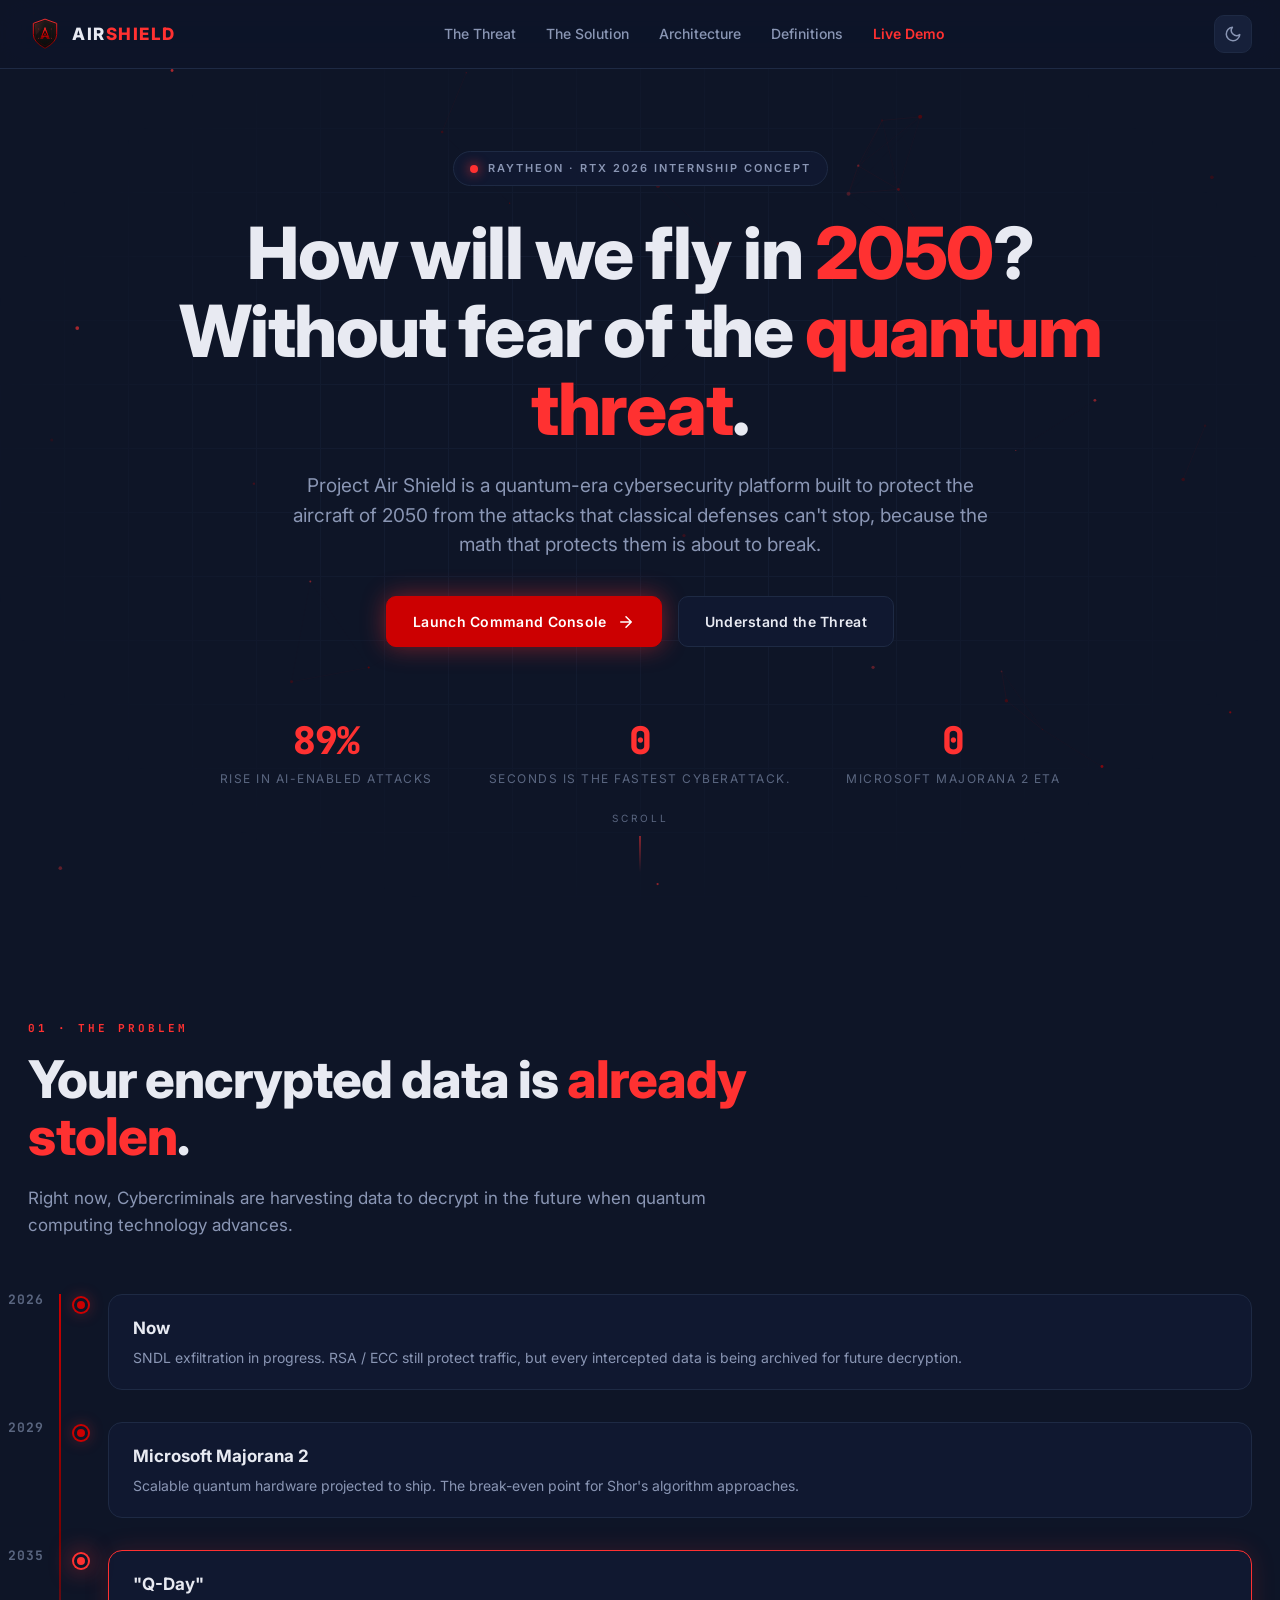
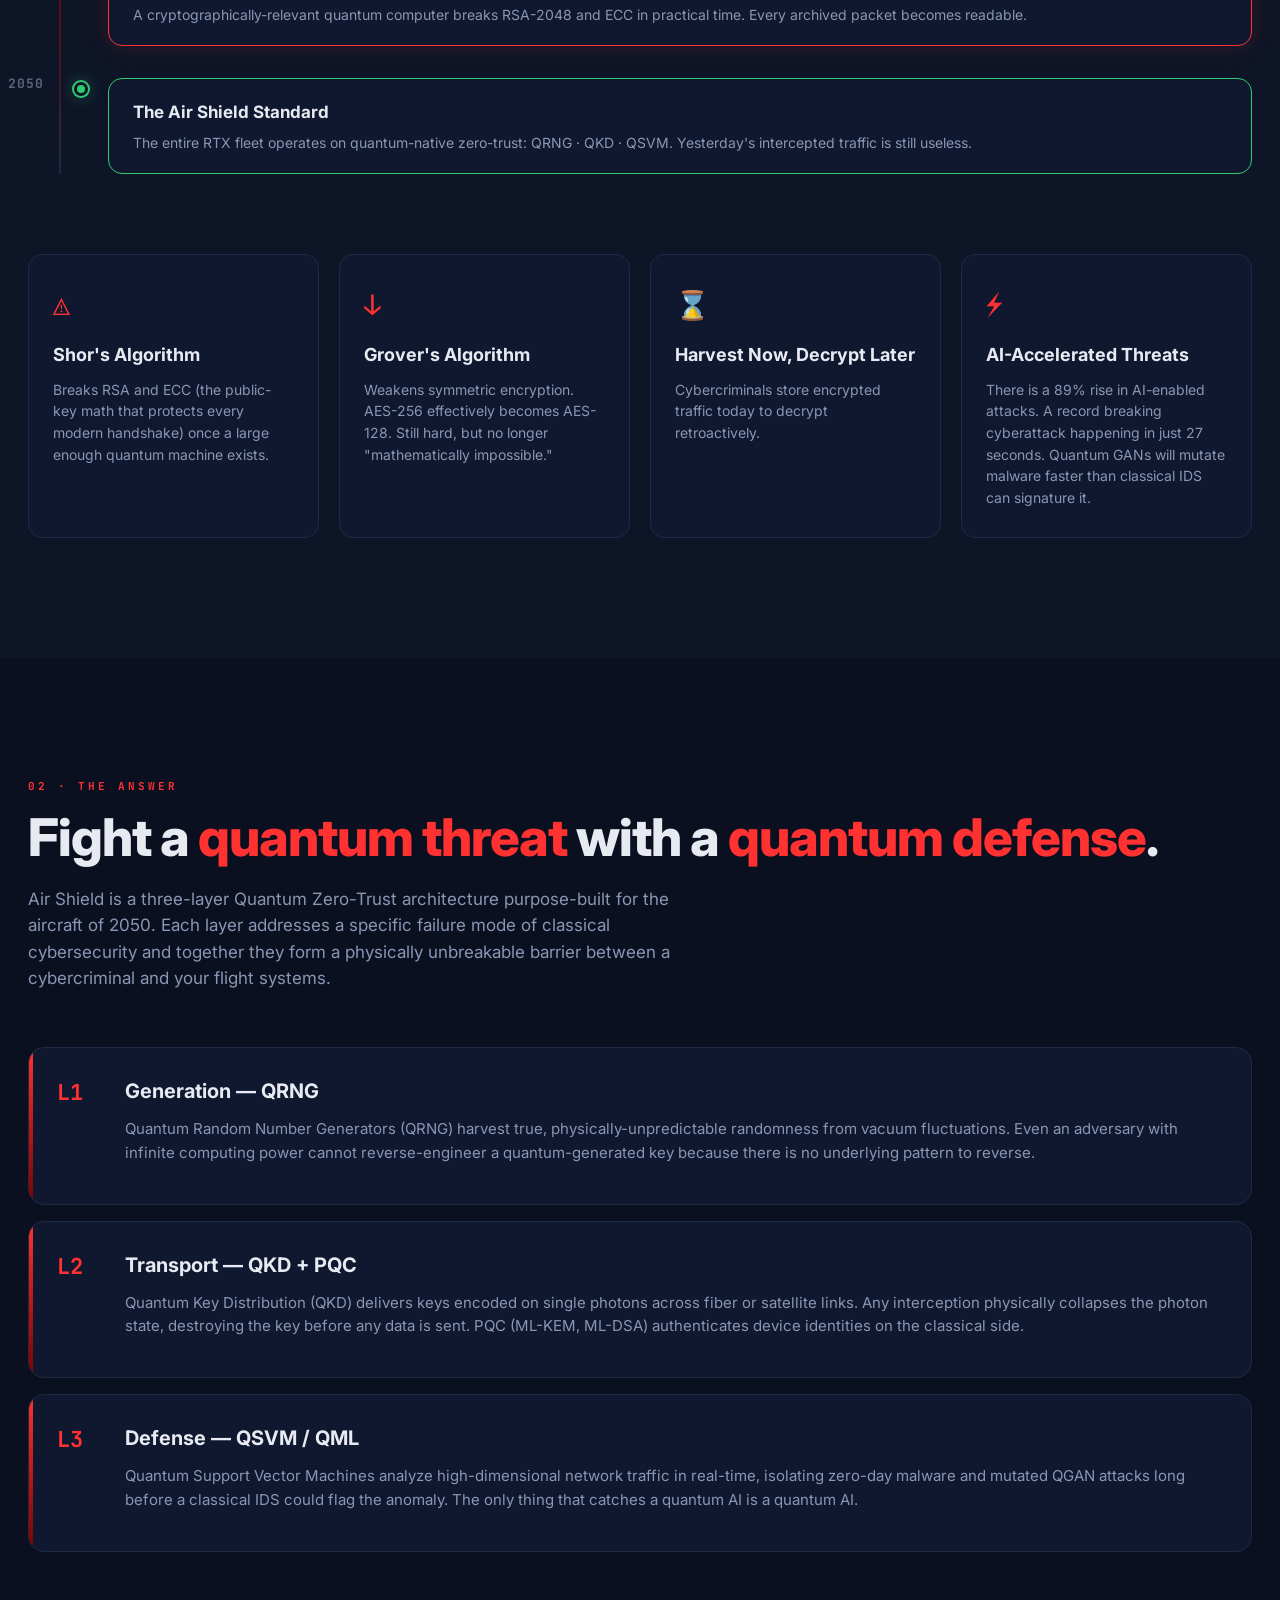
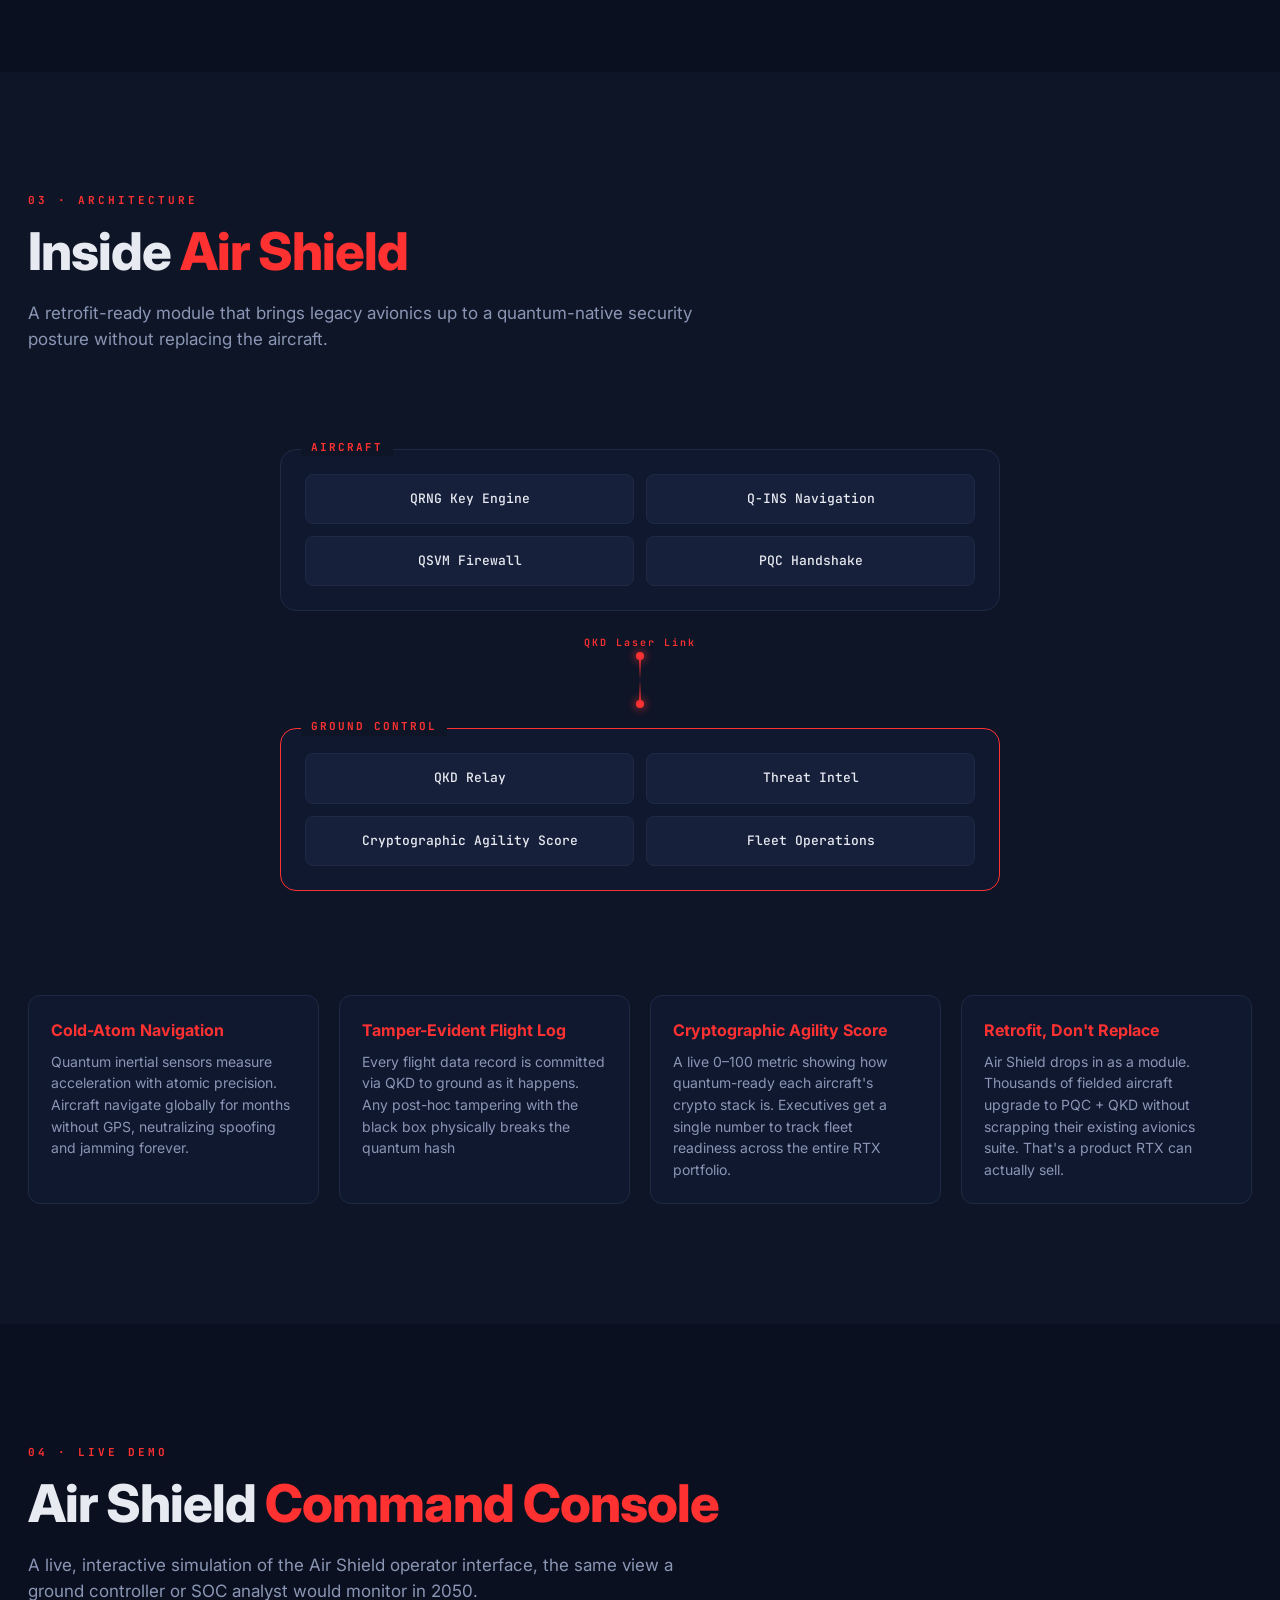
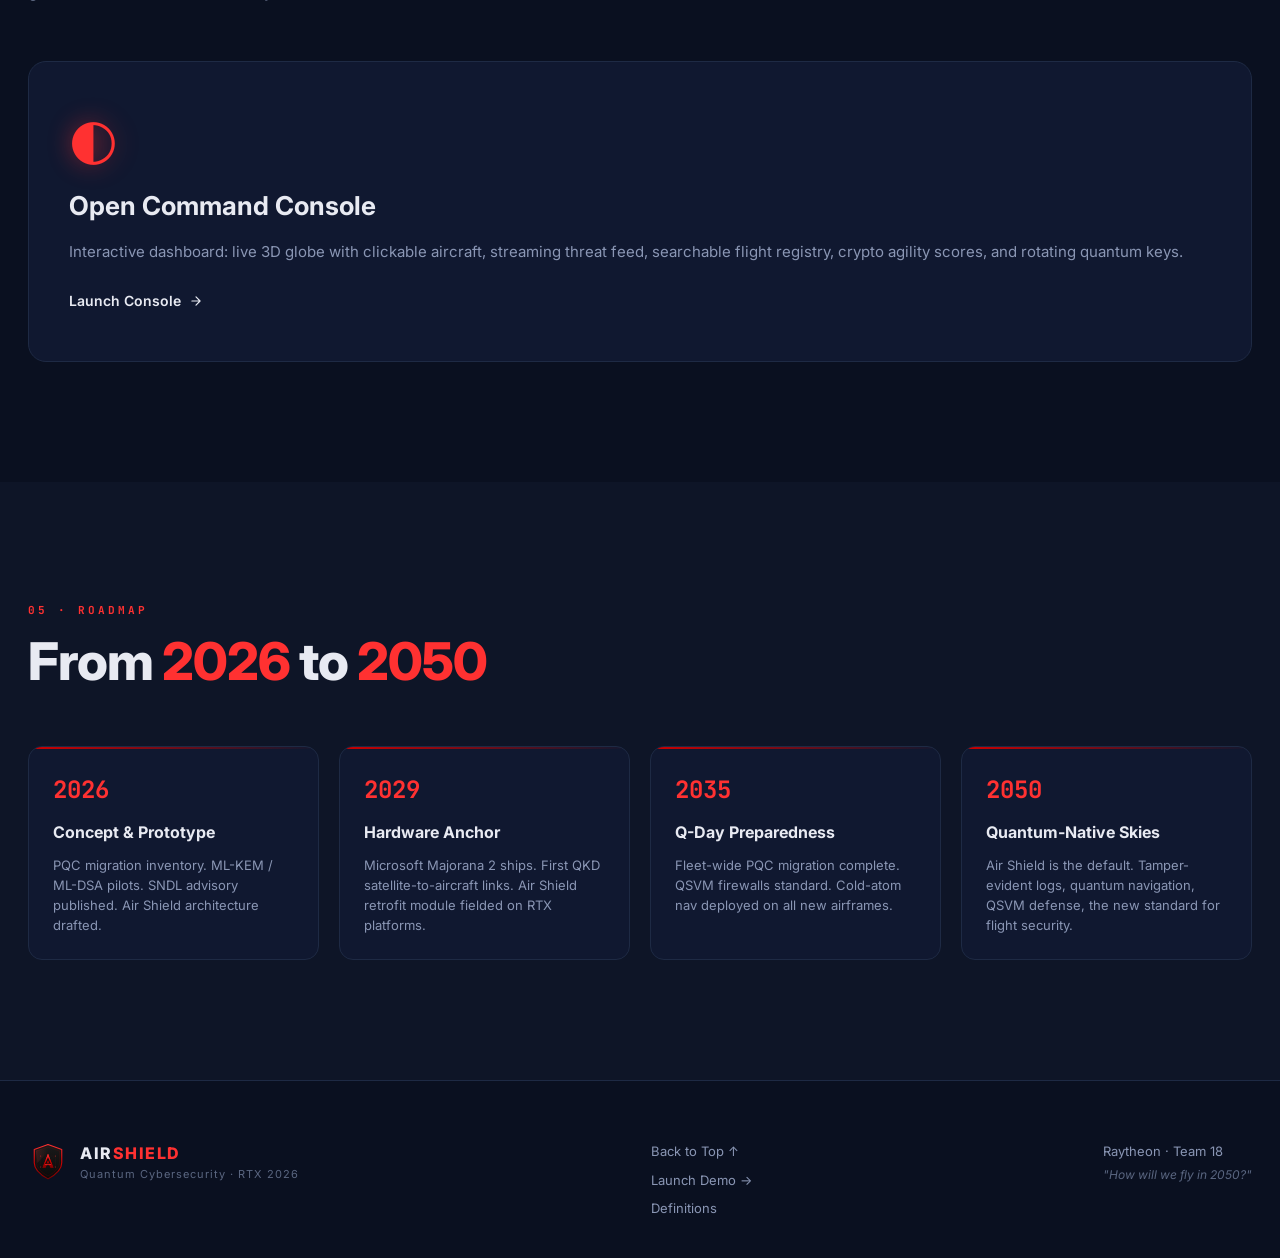
==== commit 5138ea18: "Fix: 89% displays inline next to number" ====
--- a/index.html
+++ b/index.html
@@ -62,7 +62,7 @@
         <a href="#threat" class="btn btn-ghost">Understand the Threat</a>
       </div>
       <div class="hero-stats">
-        <div class="stat"><div class="stat-num" data-count="89">0</div><div class="stat-label">% rise in AI-enabled attacks</div></div>
+        <div class="stat"><div class="stat-num"><span data-count="89">0</span>%</div><div class="stat-label">rise in AI-enabled attacks</div></div>
         <div class="stat"><div class="stat-num" data-count="27">0</div><div class="stat-label">seconds is the fastest Cyberattack.</div></div>
         <div class="stat"><div class="stat-num" data-count="2029">0</div><div class="stat-label">Microsoft Majorana 2 ETA</div></div>
       </div>
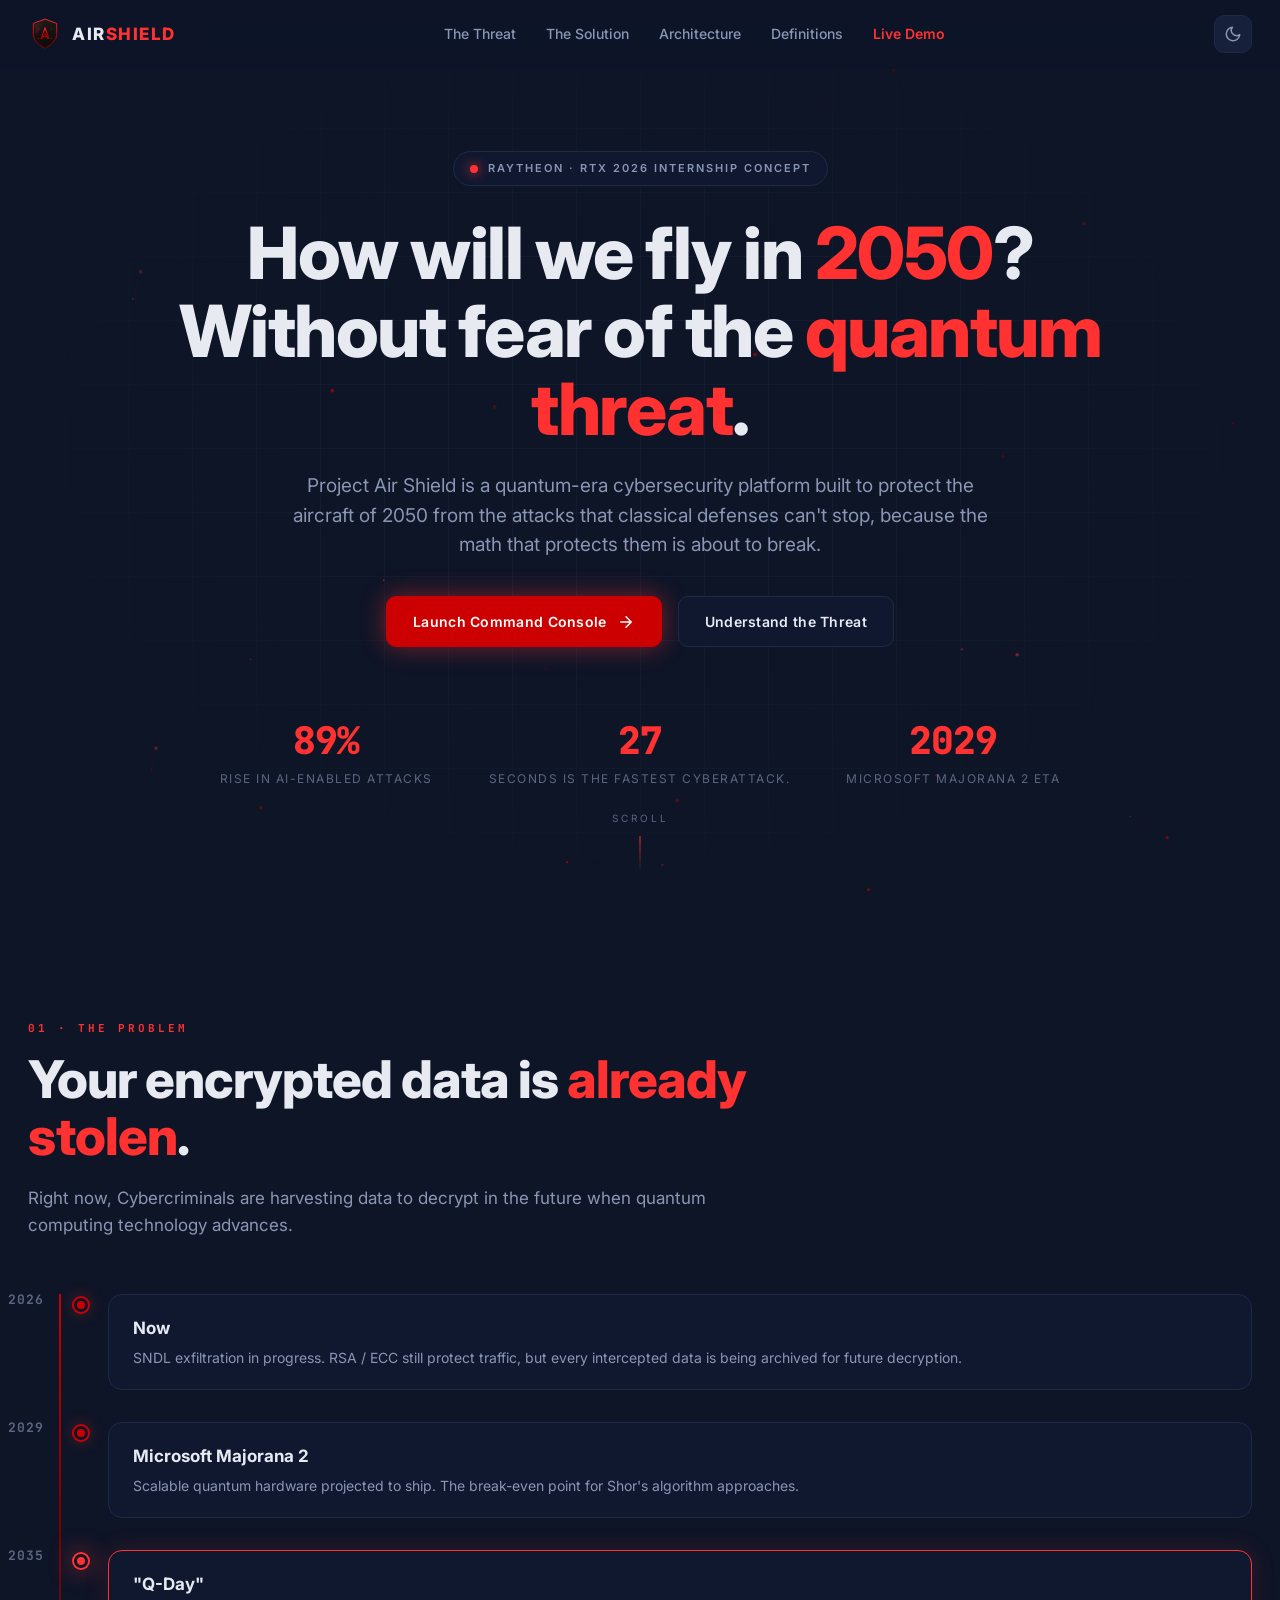
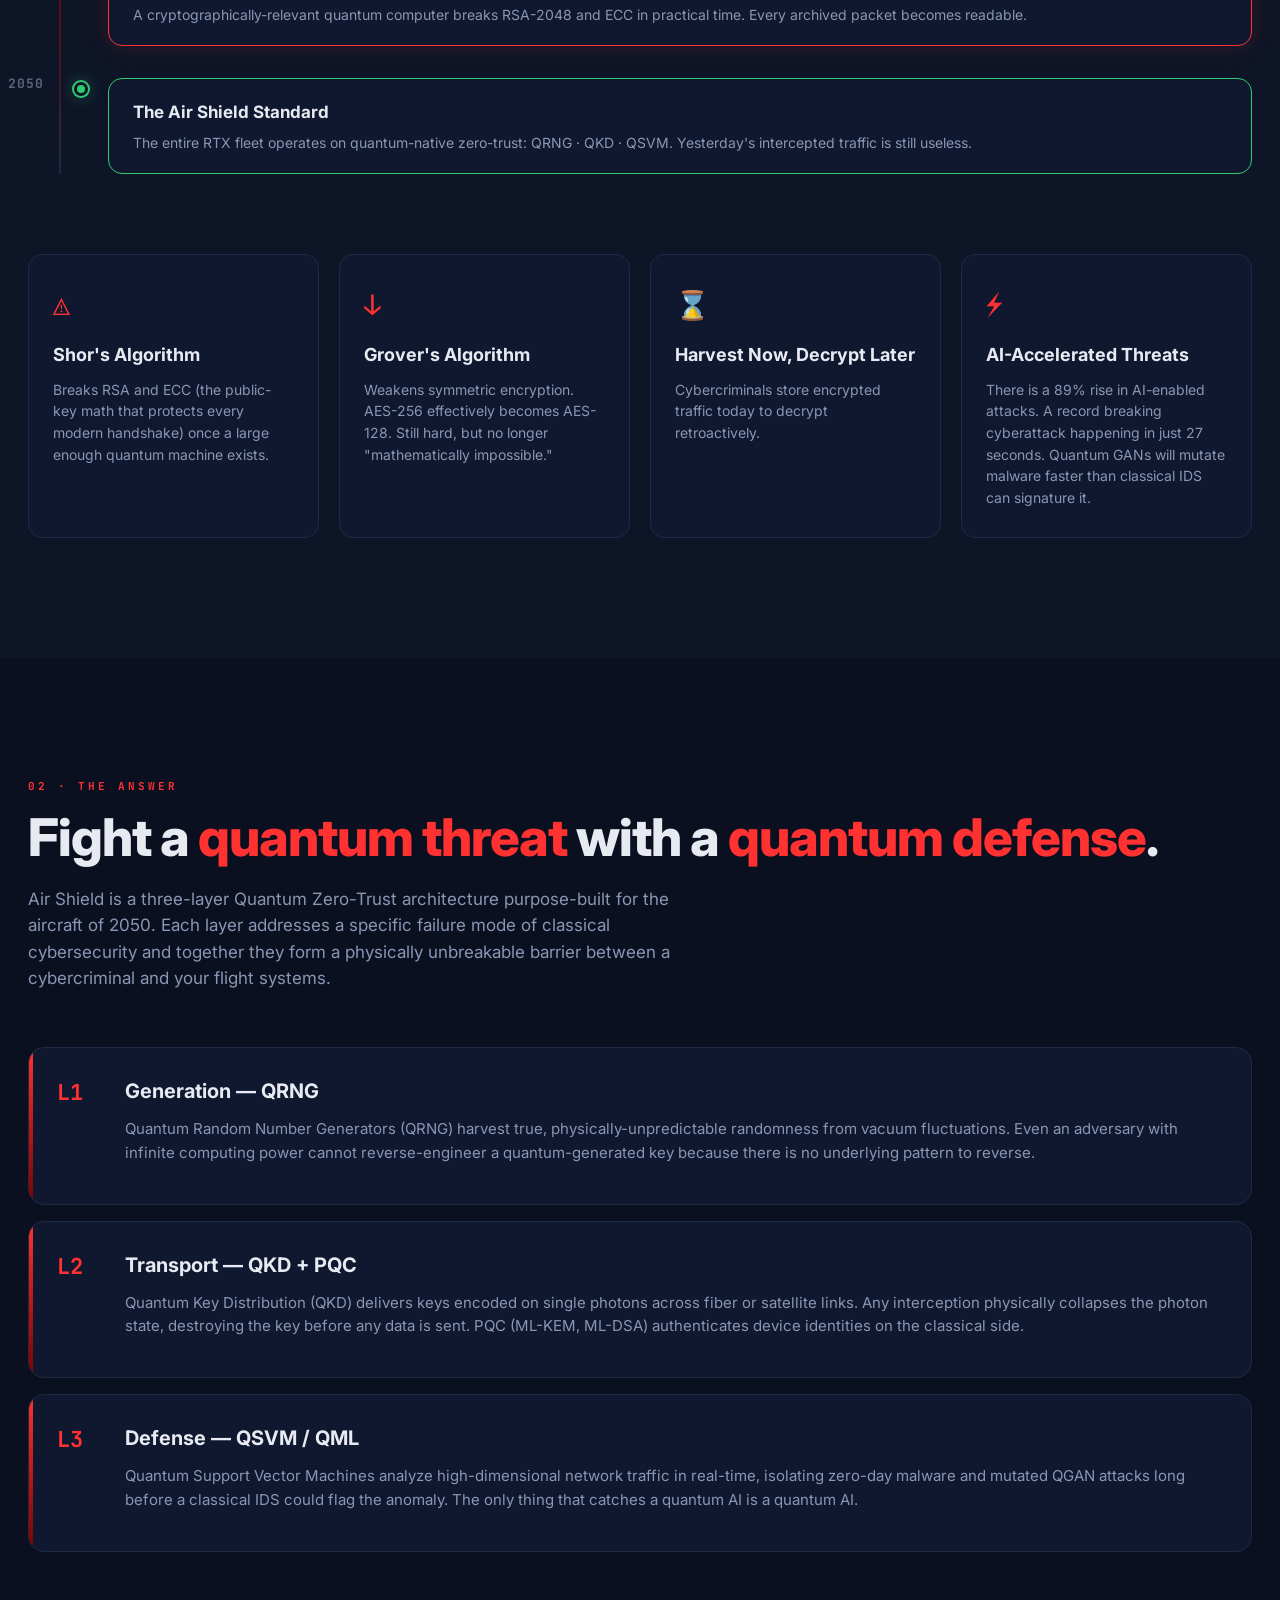
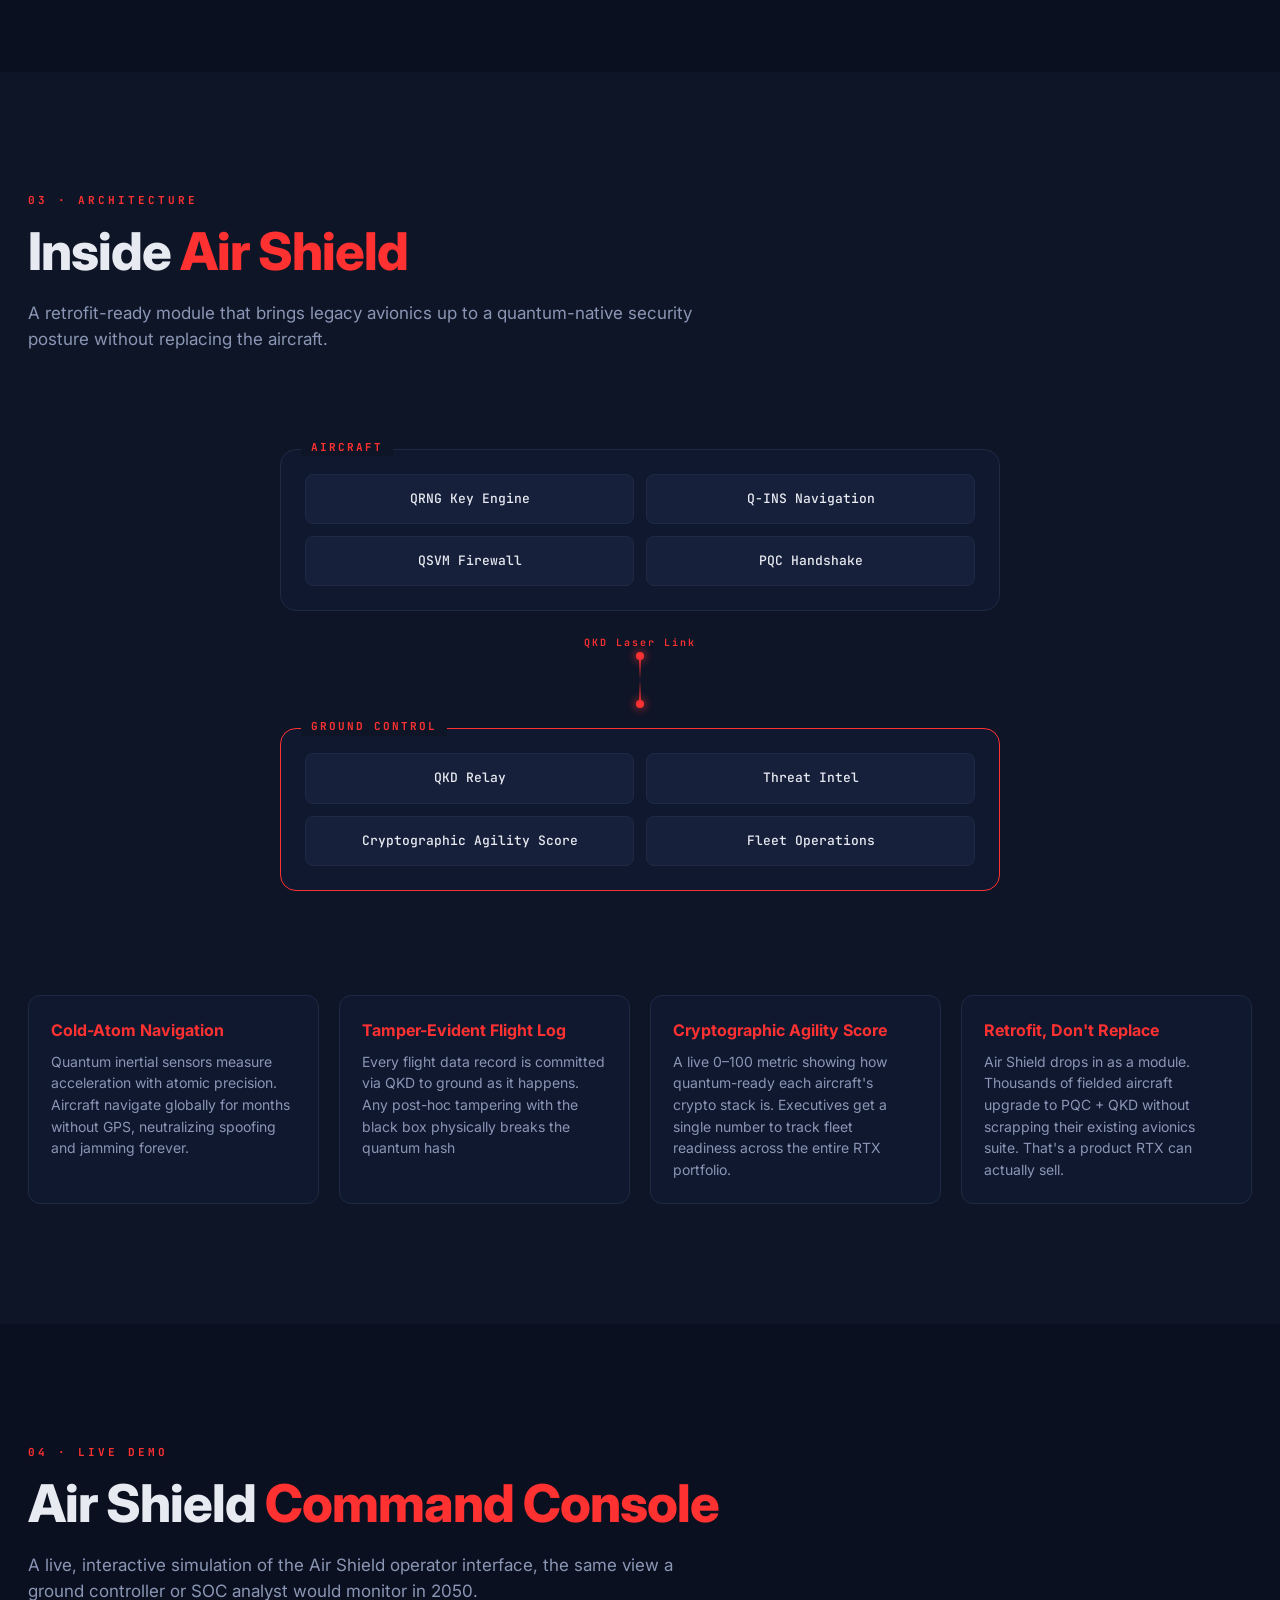
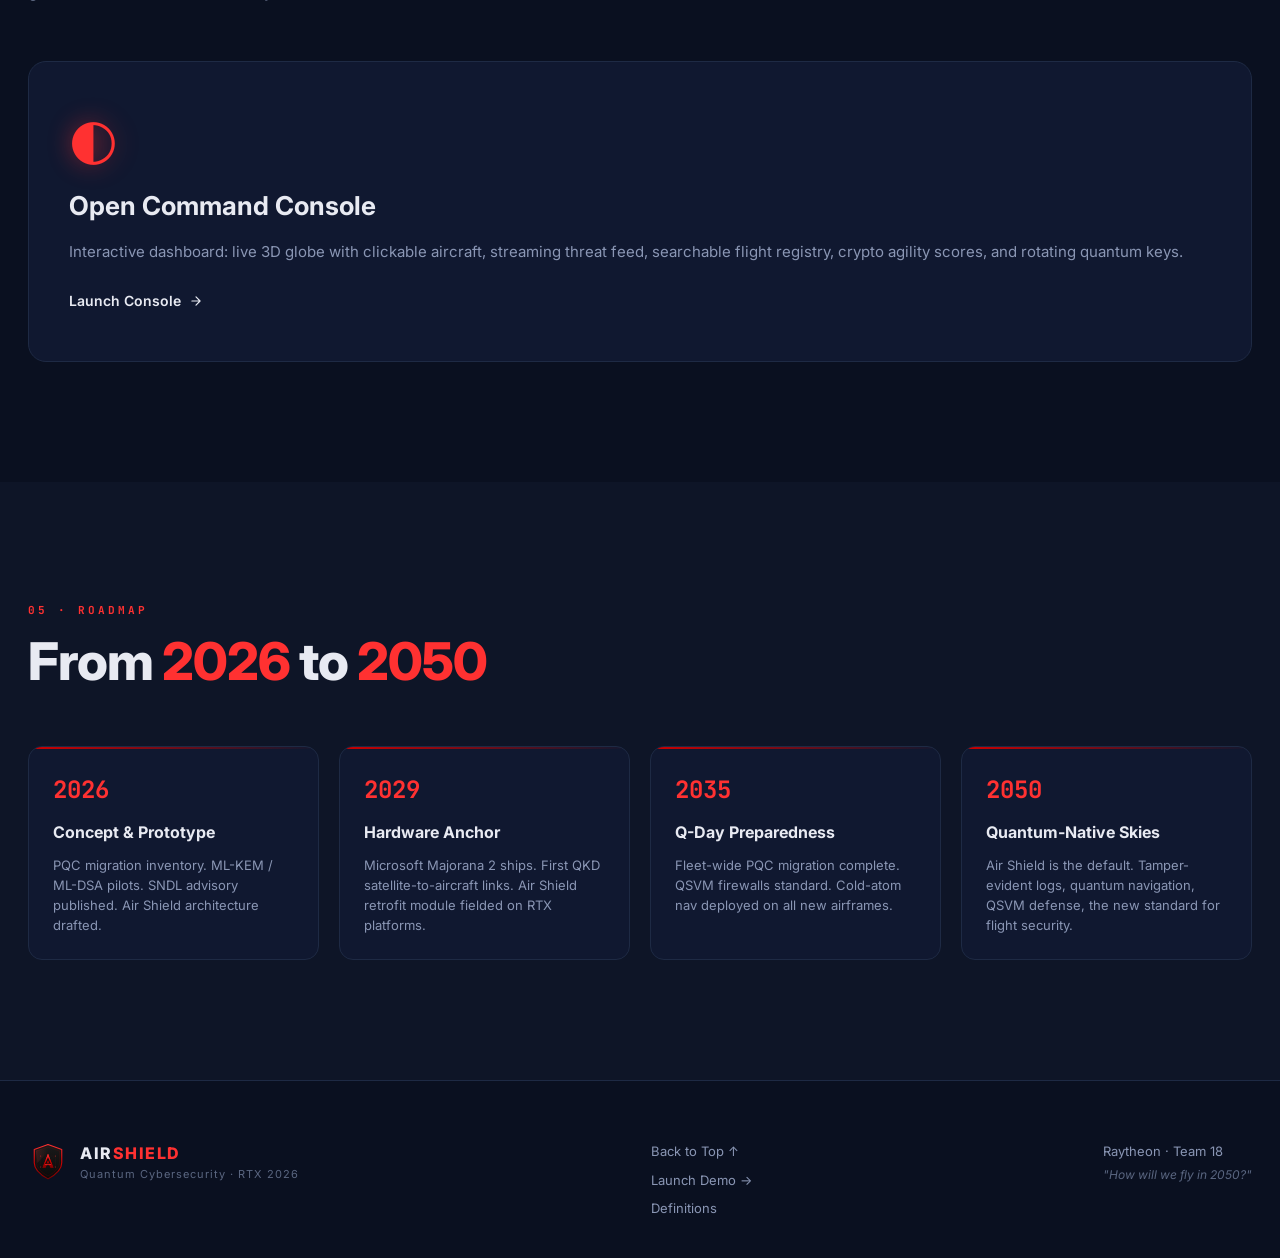
==== commit b1fe32f1: "Add to main site: loading screen, scroll reveals, magnetic buttons, ripple, progress bar, nav hover " ====
--- a/index.html
+++ b/index.html
@@ -12,6 +12,19 @@
   <link rel="stylesheet" href="css/styles.css" />
 </head>
 <body>
+  <!-- Loading screen -->
+  <div class="loader" id="loader">
+    <div class="loader-shards">
+      <div class="shard s0"></div><div class="shard s1"></div><div class="shard s2"></div>
+      <div class="shard s3"></div><div class="shard s4"></div><div class="shard s5"></div>
+    </div>
+    <div class="loader-text">AIR SHIELD</div>
+    <div class="loader-bar"><div class="loader-bar-fill" id="loaderFill"></div></div>
+  </div>
+
+  <!-- Scroll progress bar -->
+  <div class="scroll-progress" id="scrollProgress"></div>
+
   <!-- NAV -->
   <header class="nav" id="nav">
     <div class="nav-inner">
@@ -75,7 +88,7 @@
 
   <!-- THREAT -->
   <section class="section" id="threat">
-    <div class="section-head">
+    <div class="section-head" data-reveal>
       <div class="section-tag">01 · THE PROBLEM</div>
       <h2>Your encrypted data is <span class="accent">already stolen</span>.</h2>
       <p class="section-lead">
@@ -105,7 +118,7 @@
         <div class="node-card shield"><h4>The Air Shield Standard</h4><p>The entire RTX fleet operates on quantum-native zero-trust: QRNG · QKD · QSVM. Yesterday's intercepted traffic is still useless.</p></div>
       </div>
     </div>
-    <div class="threat-grid">
+    <div class="threat-grid" data-reveal-stagger>
       <div class="threat-card"><div class="threat-icon">⚠</div><h3>Shor's Algorithm</h3><p>Breaks RSA and ECC (the public-key math that protects every modern handshake) once a large enough quantum machine exists.</p></div>
       <div class="threat-card"><div class="threat-icon">↓</div><h3>Grover's Algorithm</h3><p>Weakens symmetric encryption. AES-256 effectively becomes AES-128. Still hard, but no longer "mathematically impossible."</p></div>
       <div class="threat-card"><div class="threat-icon">⌛</div><h3>Harvest Now, Decrypt Later</h3><p>Cybercriminals store encrypted traffic today to decrypt retroactively.</p></div>
@@ -115,14 +128,14 @@
 
   <!-- SOLUTION -->
   <section class="section alt" id="solution">
-    <div class="section-head">
+    <div class="section-head" data-reveal>
       <div class="section-tag">02 · THE ANSWER</div>
       <h2>Fight a <span class="accent">quantum threat</span> with a <span class="accent">quantum defense</span>.</h2>
       <p class="section-lead">
         Air Shield is a three-layer Quantum Zero-Trust architecture purpose-built for the aircraft of 2050. Each layer addresses a specific failure mode of classical cybersecurity and together they form a physically unbreakable barrier between a cybercriminal and your flight systems.
       </p>
     </div>
-    <div class="layer-stack">
+    <div class="layer-stack" data-reveal-stagger>
       <div class="layer">
         <div class="layer-num">L1</div>
         <div class="layer-body">
@@ -149,7 +162,7 @@
 
   <!-- ARCHITECTURE -->
   <section class="section" id="architecture">
-    <div class="section-head">
+    <div class="section-head" data-reveal>
       <div class="section-tag">03 · ARCHITECTURE</div>
       <h2>Inside <span class="accent">Air Shield</span></h2>
       <p class="section-lead">A retrofit-ready module that brings legacy avionics up to a quantum-native security posture without replacing the aircraft.</p>
@@ -178,7 +191,7 @@
         </div>
       </div>
     </div>
-    <div class="arch-features">
+    <div class="arch-features" data-reveal-stagger>
       <div class="feat"><h4>Cold-Atom Navigation</h4><p>Quantum inertial sensors measure acceleration with atomic precision. Aircraft navigate globally for months without GPS, neutralizing spoofing and jamming forever.</p></div>
       <div class="feat"><h4>Tamper-Evident Flight Log</h4><p>Every flight data record is committed via QKD to ground as it happens. Any post-hoc tampering with the black box physically breaks the quantum hash</p></div>
       <div class="feat"><h4>Cryptographic Agility Score</h4><p>A live 0–100 metric showing how quantum-ready each aircraft's crypto stack is. Executives get a single number to track fleet readiness across the entire RTX portfolio.</p></div>
@@ -188,7 +201,7 @@
 
   <!-- DEMO CTA -->
   <section class="section alt" id="dashboard">
-    <div class="section-head">
+    <div class="section-head" data-reveal>
       <div class="section-tag">04 · LIVE DEMO</div>
       <h2>Air Shield <span class="accent">Command Console</span></h2>
       <p class="section-lead">
@@ -212,11 +225,11 @@
 
   <!-- ROADMAP -->
   <section class="section" id="roadmap">
-    <div class="section-head">
+    <div class="section-head" data-reveal>
       <div class="section-tag">05 · ROADMAP</div>
       <h2>From <span class="accent">2026</span> to <span class="accent">2050</span></h2>
     </div>
-    <div class="roadmap">
+    <div class="roadmap" data-reveal-stagger>
       <div class="road-item"><div class="road-year">2026</div><h4>Concept &amp; Prototype</h4><p>PQC migration inventory. ML-KEM / ML-DSA pilots. SNDL advisory published. Air Shield architecture drafted.</p></div>
       <div class="road-item"><div class="road-year">2029</div><h4>Hardware Anchor</h4><p>Microsoft Majorana 2 ships. First QKD satellite-to-aircraft links. Air Shield retrofit module fielded on RTX platforms.</p></div>
       <div class="road-item"><div class="road-year">2035</div><h4>Q-Day Preparedness</h4><p>Fleet-wide PQC migration complete. QSVM firewalls standard. Cold-atom nav deployed on all new airframes.</p></div>
--- a/css/styles.css
+++ b/css/styles.css
@@ -62,6 +62,47 @@
 button { font-family: inherit; cursor: pointer; }
 .accent { color: var(--accent); }
 
+/* ============================================================ LOADER */
+.loader { position: fixed; inset: 0; z-index: 9999; background: var(--bg); display: flex; flex-direction: column; align-items: center; justify-content: center; transition: opacity 0.8s ease, visibility 0.8s ease; }
+.loader.hidden { opacity: 0; visibility: hidden; }
+.loader-shards { display: flex; gap: 4px; margin-bottom: 24px; }
+.shard { width: 40px; height: 80px; background: var(--red); border-radius: 2px; animation: shardReveal 1.2s ease forwards; opacity: 0; }
+.shard.s0 { animation-delay: 0s; } .shard.s1 { animation-delay: 0.1s; }
+.shard.s2 { animation-delay: 0.2s; } .shard.s3 { animation-delay: 0.3s; }
+.shard.s4 { animation-delay: 0.4s; } .shard.s5 { animation-delay: 0.5s; }
+@keyframes shardReveal { 0% { opacity: 0; transform: translateY(20px) skewX(-10deg); } 100% { opacity: 1; transform: translateY(0) skewX(0); } }
+.loader-text { font-size: 24px; font-weight: 900; letter-spacing: 8px; margin-bottom: 20px; color: var(--text); animation: fadeIn 0.8s 0.6s ease backwards; }
+.loader-bar { width: 240px; height: 2px; background: var(--border); border-radius: 1px; overflow: hidden; }
+.loader-bar-fill { height: 100%; width: 0%; background: var(--red); box-shadow: 0 0 12px var(--red); transition: width 1.5s ease; }
+@keyframes fadeIn { from { opacity: 0; } to { opacity: 1; } }
+
+/* ============================================================ SCROLL PROGRESS */
+.scroll-progress { position: fixed; top: 68px; left: 0; height: 2px; background: linear-gradient(90deg, var(--red-deep), var(--red-bright)); width: 0%; z-index: 1000; box-shadow: 0 0 8px var(--red-glow); transition: width 0.1s; }
+
+/* ============================================================ REVEAL ANIMATIONS */
+[data-reveal] { opacity: 0; transform: translateY(40px); transition: opacity 0.8s cubic-bezier(0.16, 1, 0.3, 1), transform 0.8s cubic-bezier(0.16, 1, 0.3, 1); }
+[data-reveal].revealed { opacity: 1; transform: translateY(0); }
+[data-reveal-stagger] > * { opacity: 0; transform: translateY(30px); transition: opacity 0.6s cubic-bezier(0.16, 1, 0.3, 1), transform 0.6s cubic-bezier(0.16, 1, 0.3, 1); }
+[data-reveal-stagger].revealed > * { opacity: 1; transform: translateY(0); }
+[data-reveal-stagger].revealed > *:nth-child(1) { transition-delay: 0s; }
+[data-reveal-stagger].revealed > *:nth-child(2) { transition-delay: 0.1s; }
+[data-reveal-stagger].revealed > *:nth-child(3) { transition-delay: 0.2s; }
+[data-reveal-stagger].revealed > *:nth-child(4) { transition-delay: 0.3s; }
+
+/* ============================================================ NAV HOVER ANIMATION */
+.nav-links a { font-size: 14px; font-weight: 500; color: var(--text-dim); transition: color 0.3s; position: relative; }
+.nav-links a::after { content: ''; position: absolute; bottom: -4px; left: 0; right: 0; height: 1px; background: var(--accent); transform: scaleX(0); transform-origin: left; transition: transform 0.3s; }
+.nav-links a:hover { color: var(--text); }
+.nav-links a:hover::after { transform: scaleX(1); }
+.nav-links a.cta-link { color: var(--red-bright); font-weight: 600; }
+.nav-links a.cta-link:hover { color: #ff5555; text-shadow: 0 0 8px rgba(255,49,49,0.5); }
+.nav-links a.cta-link::after { background: var(--red-bright); }
+
+/* ============================================================ MAGNETIC + RIPPLE */
+.btn { position: relative; overflow: hidden; transition: transform 0.2s, all 0.25s; }
+.ripple { position: absolute; border-radius: 50%; background: rgba(255,255,255,0.3); pointer-events: none; animation: rippleExpand 0.6s ease-out; }
+@keyframes rippleExpand { 0% { width: 0; height: 0; opacity: 1; } 100% { width: 300px; height: 300px; opacity: 0; } }
+
 /* ============================================================ NAV */
 .nav {
   position: fixed; top: 0; left: 0; right: 0; z-index: 100;
@@ -77,10 +118,6 @@
 .nav-logo { width: 34px; height: 34px; }
 .nav-name { font-weight: 800; font-size: 17px; letter-spacing: 1.5px; }
 .nav-links { display: flex; gap: 30px; }
-.nav-links a { font-size: 14px; font-weight: 500; color: var(--text-dim); transition: color 0.2s; }
-.nav-links a:hover { color: var(--text); }
-.nav-links a.cta-link { color: var(--red-bright); font-weight: 600; }
-.nav-links a.cta-link:hover { color: #ff5555; text-shadow: 0 0 8px rgba(255,49,49,0.5); }
 .nav-actions { display: flex; align-items: center; gap: 12px; }
 .theme-toggle { background: var(--panel-2); border: 1px solid var(--border); width: 38px; height: 38px; border-radius: 10px; display: flex; align-items: center; justify-content: center; color: var(--text-dim); transition: all 0.2s; }
 .theme-toggle:hover { color: var(--accent); border-color: var(--accent); }
@@ -359,7 +396,12 @@
 .feed { display: flex; flex-direction: column; gap: 8px; max-height: 480px; overflow-y: auto; padding-right: 6px; }
 .feed::-webkit-scrollbar { width: 6px; }
 .feed::-webkit-scrollbar-thumb { background: var(--border-2); border-radius: 3px; }
-.feed-item { display: grid; grid-template-columns: 88px 60px 1fr auto; gap: 14px; align-items: center; background: var(--panel-2); border: 1px solid var(--border); border-left: 3px solid var(--border); border-radius: 8px; padding: 12px 16px; font-size: 13px; animation: slideIn 0.4s ease; }
+.feed-item { display: grid; grid-template-columns: 88px 60px 1fr auto auto; gap: 14px; align-items: center; background: var(--panel-2); border: 1px solid var(--border); border-left: 3px solid var(--border); border-radius: 8px; padding: 12px 16px; font-size: 13px; animation: slideIn 0.4s ease; }
+.feed-actions { display: flex; gap: 6px; flex-wrap: wrap; }
+.feed-action { padding: 4px 10px; background: var(--accent-soft); border: 1px solid var(--red); border-radius: 6px; color: var(--accent); font-size: 11px; font-weight: 600; cursor: pointer; transition: all 0.2s; font-family: 'Inter', sans-serif; white-space: nowrap; }
+.feed-action:hover { background: var(--red); color: #fff; box-shadow: 0 0 8px var(--red-glow); }
+.feed-action:disabled { cursor: default; }
+@keyframes toastSlide { from { transform: translateX(20px); opacity: 0; } to { transform: translateX(0); opacity: 1; } }
 @keyframes slideIn { from { opacity: 0; transform: translateX(-12px); } to { opacity: 1; transform: none; } }
 .feed-item.critical { border-left-color: var(--red-bright); }
 .feed-item.high { border-left-color: var(--warn); }
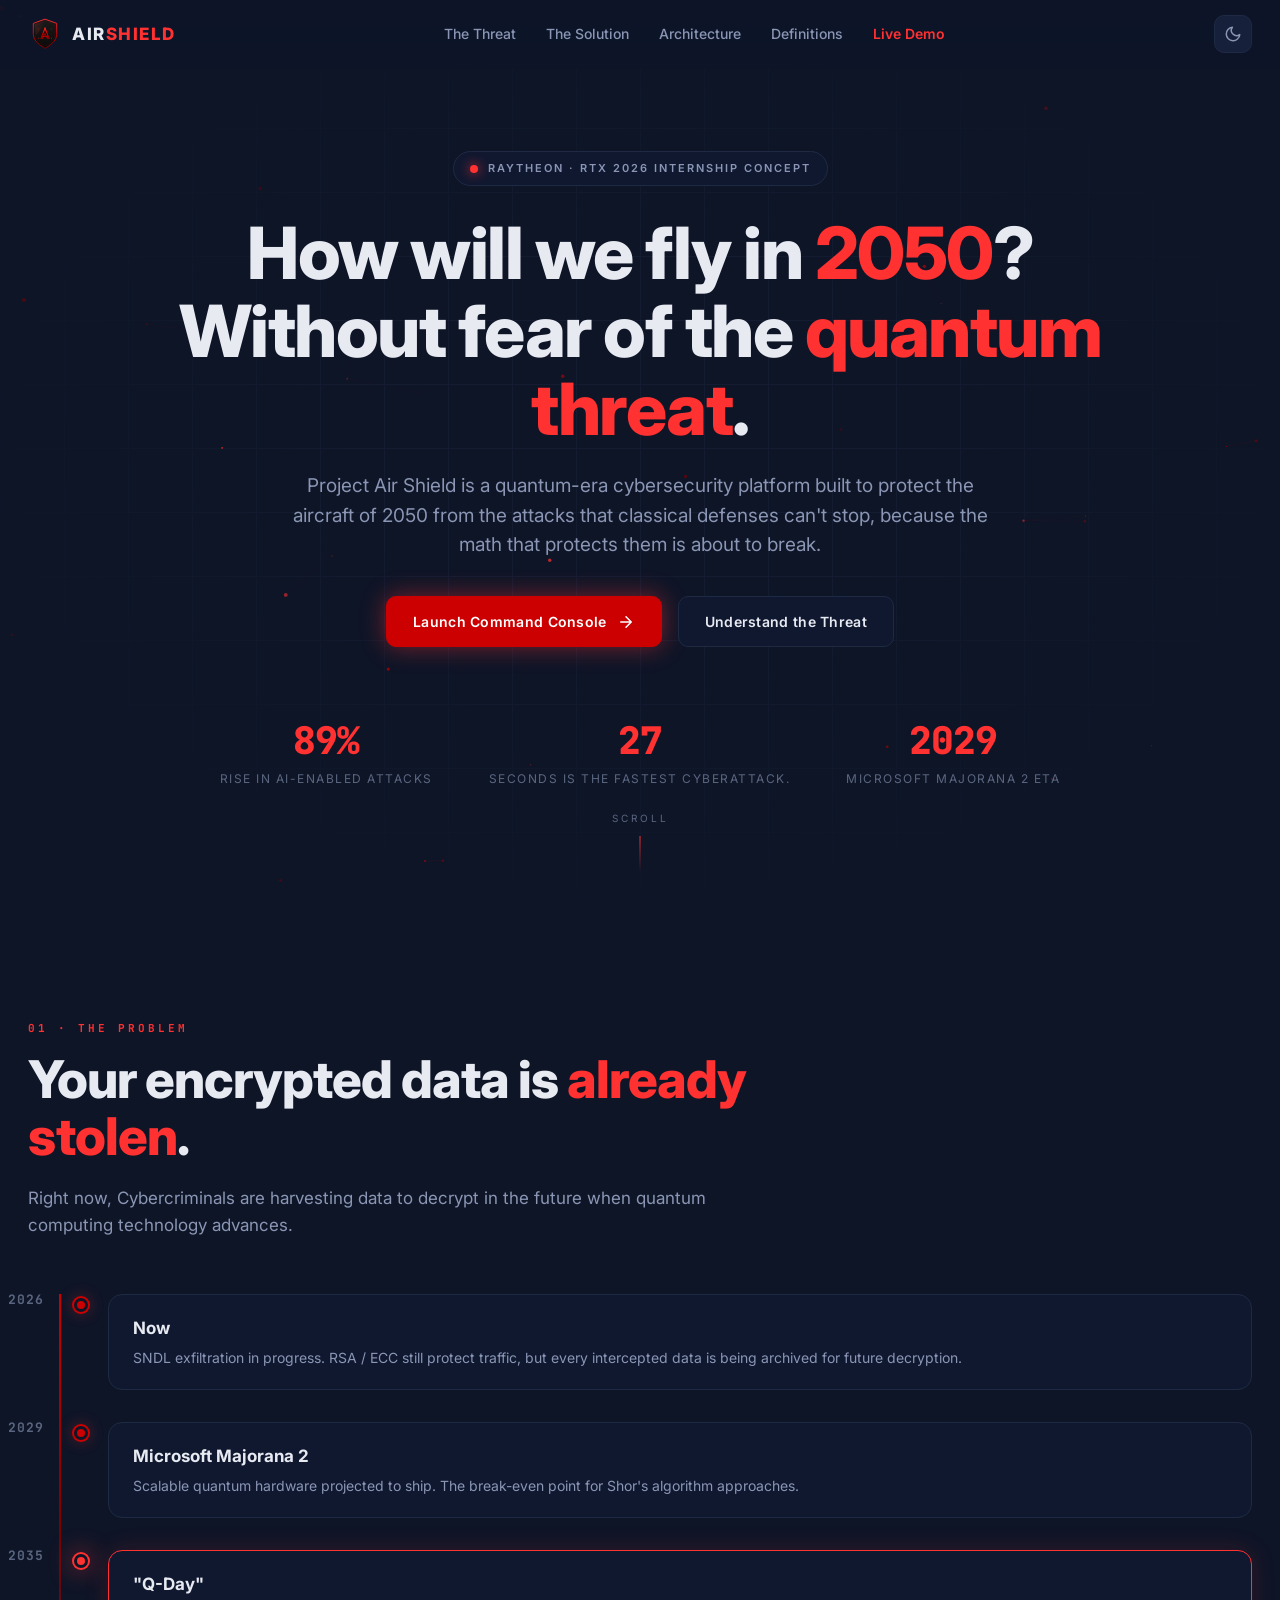
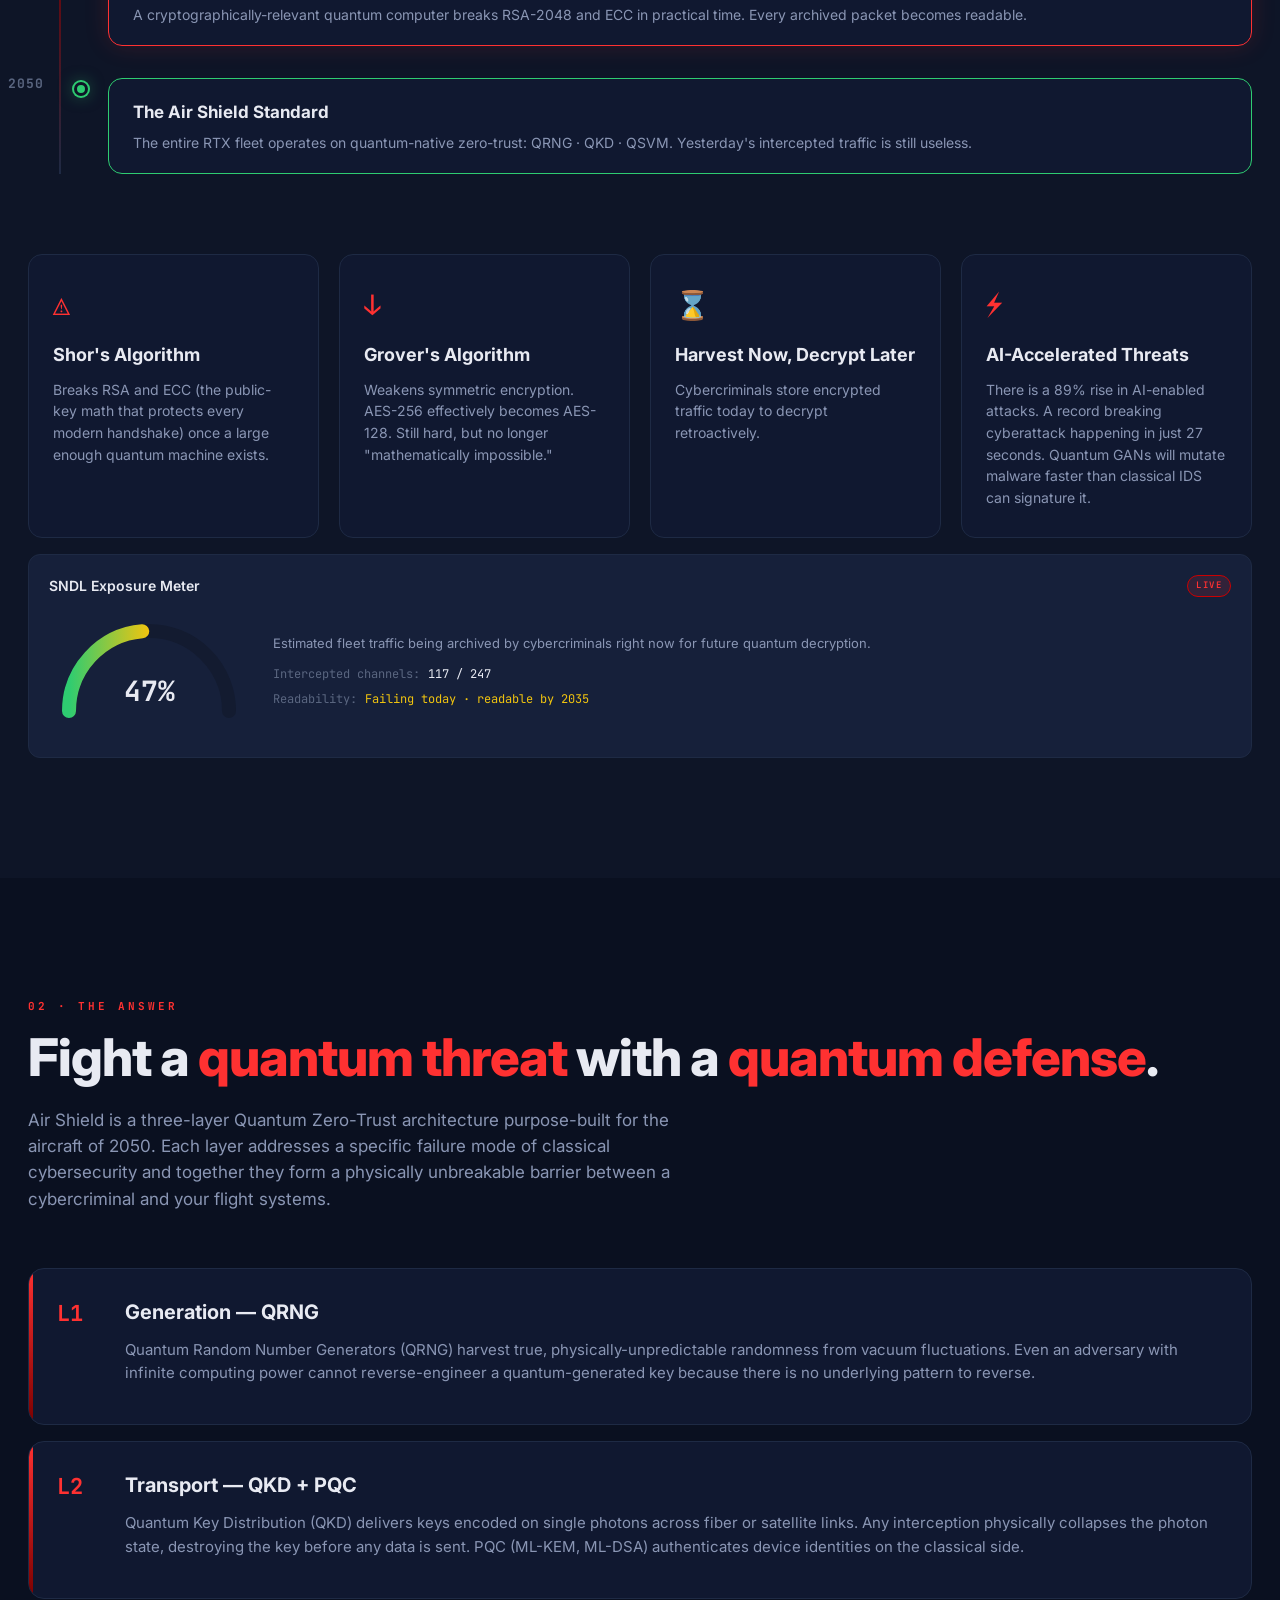
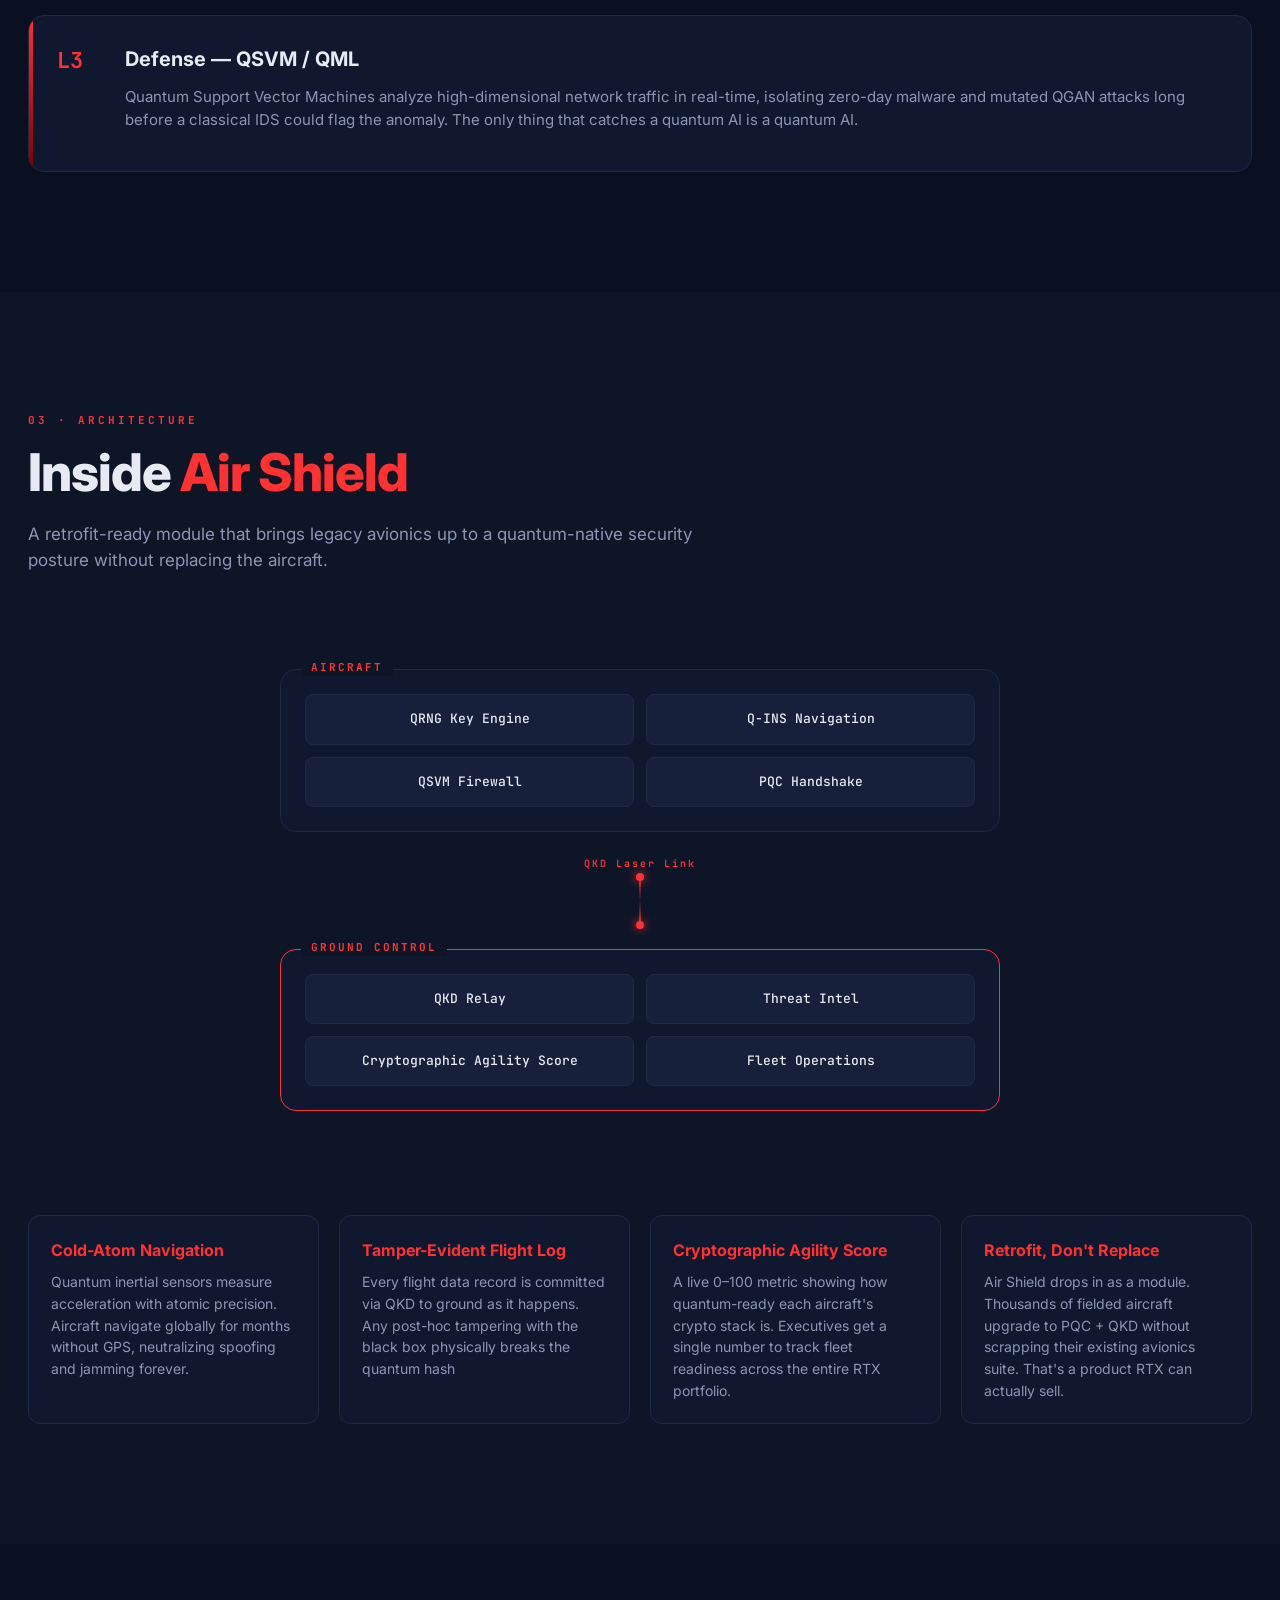
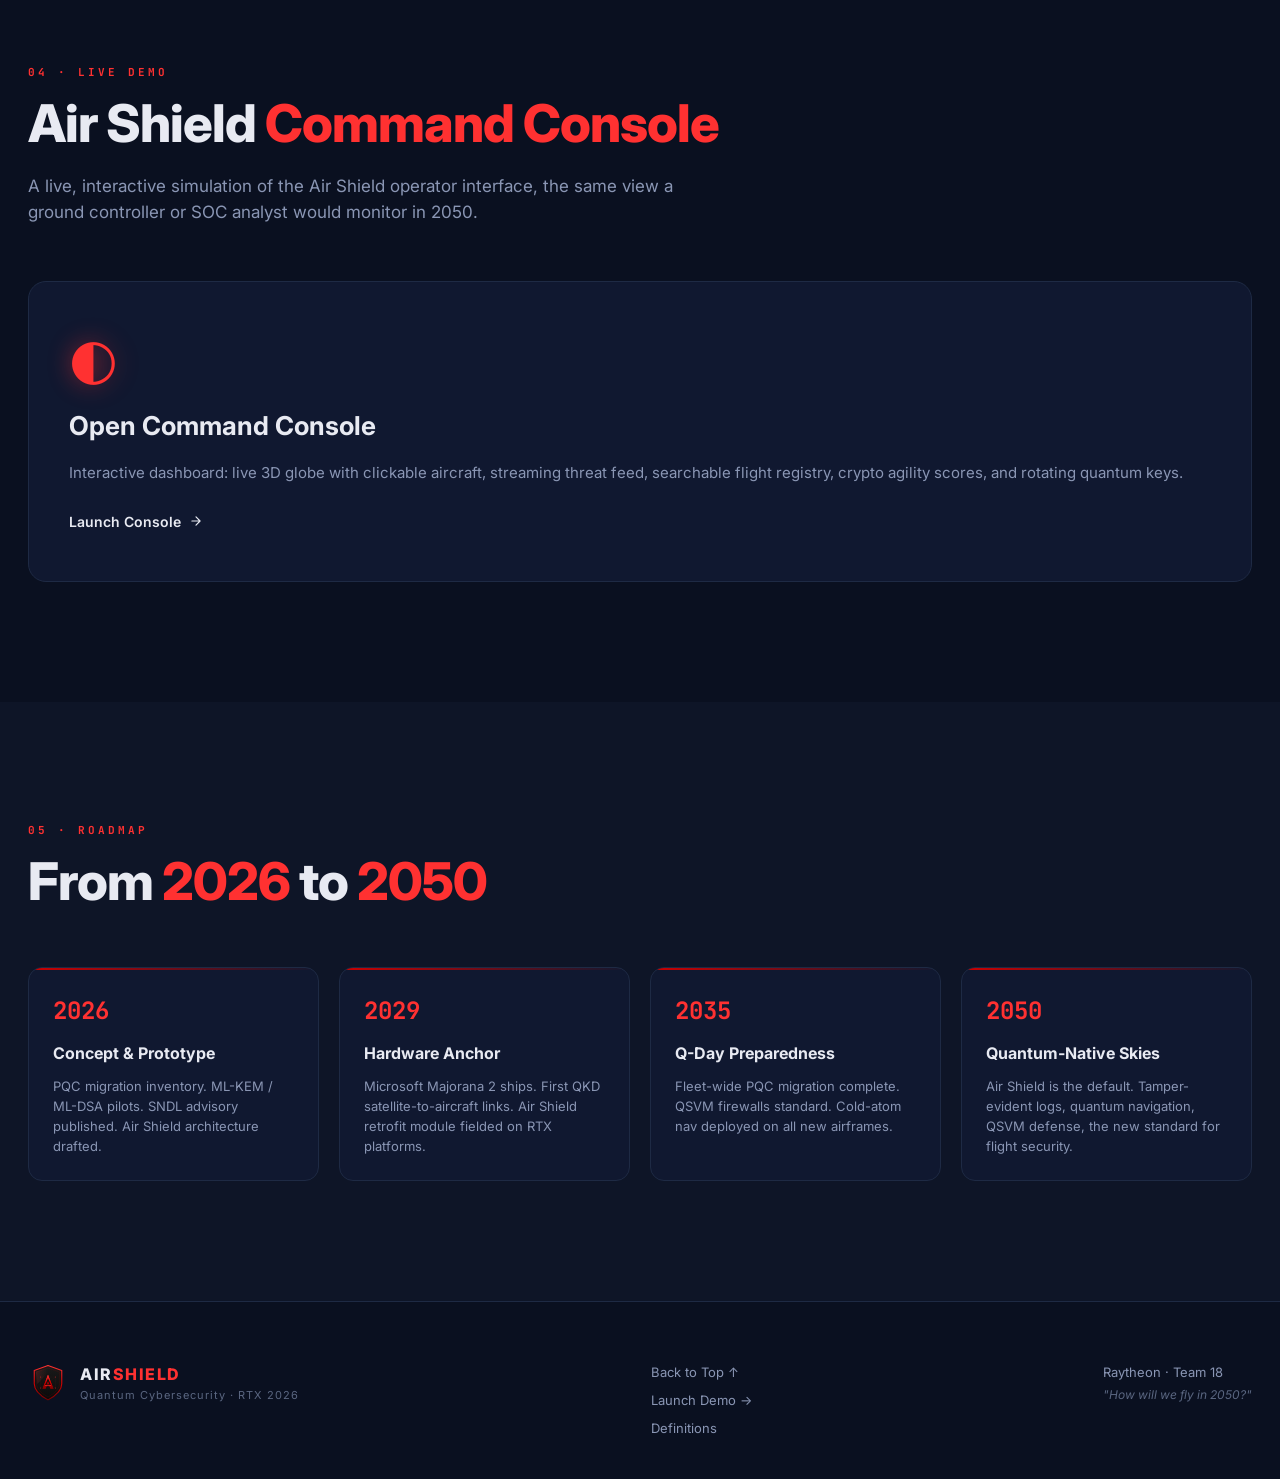
==== commit f04160c3: "Move SNDL Exposure Meter from console to main site (it's a pitch tool, not an ops tool)" ====
--- a/index.html
+++ b/index.html
@@ -123,6 +123,35 @@
       <div class="threat-card"><div class="threat-icon">↓</div><h3>Grover's Algorithm</h3><p>Weakens symmetric encryption. AES-256 effectively becomes AES-128. Still hard, but no longer "mathematically impossible."</p></div>
       <div class="threat-card"><div class="threat-icon">⌛</div><h3>Harvest Now, Decrypt Later</h3><p>Cybercriminals store encrypted traffic today to decrypt retroactively.</p></div>
       <div class="threat-card"><div class="threat-icon">⚡</div><h3>AI-Accelerated Threats</h3><p>There is a 89% rise in AI-enabled attacks. A record breaking cyberattack happening in just 27 seconds. Quantum GANs will mutate malware faster than classical IDS can signature it.</p></div>
+    </div>
+
+    <!-- SNDL EXPOSURE METER -->
+    <div class="exposure-meter" data-reveal>
+      <div class="em-head">
+        <div class="em-title">SNDL Exposure Meter</div>
+        <div class="em-tag live">LIVE</div>
+      </div>
+      <div class="em-body">
+        <div class="em-gauge-wrap">
+          <svg class="em-gauge" viewBox="0 0 200 120" width="200" height="120">
+            <path d="M 20 100 A 80 80 0 0 1 180 100" fill="none" stroke="var(--bg-3)" stroke-width="14" stroke-linecap="round"/>
+            <path id="emArc" d="M 20 100 A 80 80 0 0 1 180 100" fill="none" stroke="url(#emGrad)" stroke-width="14" stroke-linecap="round" stroke-dasharray="251.3" stroke-dashoffset="125"/>
+            <defs>
+              <linearGradient id="emGrad" x1="0%" y1="0%" x2="100%" y2="0%">
+                <stop offset="0%" stop-color="#2ecc71"/>
+                <stop offset="50%" stop-color="#f1c40f"/>
+                <stop offset="100%" stop-color="#ff3131"/>
+              </linearGradient>
+            </defs>
+            <text id="emValue" x="100" y="90" text-anchor="middle" fill="var(--text)" font-family="JetBrains Mono" font-size="28" font-weight="700">47%</text>
+          </svg>
+        </div>
+        <div class="em-info">
+          <div class="em-desc">Estimated fleet traffic being archived by cybercriminals right now for future quantum decryption.</div>
+          <div class="em-stat"><span class="em-label">Intercepted channels:</span> <span class="em-val" id="emChannels">118 / 247</span></div>
+          <div class="em-stat"><span class="em-label">Readability:</span> <span class="em-val warn">Failing today · readable by 2035</span></div>
+        </div>
+      </div>
     </div>
   </section>
 
--- a/css/styles.css
+++ b/css/styles.css
@@ -82,8 +82,10 @@
 /* ============================================================ REVEAL ANIMATIONS */
 [data-reveal] { opacity: 0; transform: translateY(40px); transition: opacity 0.8s cubic-bezier(0.16, 1, 0.3, 1), transform 0.8s cubic-bezier(0.16, 1, 0.3, 1); }
 [data-reveal].revealed { opacity: 1; transform: translateY(0); }
+[data-reveal].unloaded { opacity: 0; transform: translateY(-30px); transition: opacity 0.5s ease, transform 0.5s ease; }
 [data-reveal-stagger] > * { opacity: 0; transform: translateY(30px); transition: opacity 0.6s cubic-bezier(0.16, 1, 0.3, 1), transform 0.6s cubic-bezier(0.16, 1, 0.3, 1); }
 [data-reveal-stagger].revealed > * { opacity: 1; transform: translateY(0); }
+[data-reveal-stagger].unloaded > * { opacity: 0; transform: translateY(-20px); transition: opacity 0.4s ease, transform 0.4s ease; }
 [data-reveal-stagger].revealed > *:nth-child(1) { transition-delay: 0s; }
 [data-reveal-stagger].revealed > *:nth-child(2) { transition-delay: 0.1s; }
 [data-reveal-stagger].revealed > *:nth-child(3) { transition-delay: 0.2s; }
@@ -282,12 +284,20 @@
 @keyframes fadeIn { from { opacity: 0; transform: translateY(8px); } to { opacity: 1; transform: none; } }
 
 /* SEARCH BAR */
-.console-search { padding: 14px 20px; border-bottom: 1px solid var(--border); background: var(--bg-2); position: sticky; top: 0; z-index: 5; }
+.console-search { padding: 10px 12px; border-bottom: 1px solid var(--border); background: var(--bg-2); position: sticky; top: 0; z-index: 5; }
 .search-box { display: flex; align-items: center; gap: 10px; background: var(--panel-2); border: 1px solid var(--border); border-radius: 10px; padding: 9px 14px; transition: all 0.2s; }
 .search-box:focus-within { border-color: var(--accent); box-shadow: 0 0 0 3px var(--accent-soft); }
 .search-box svg { color: var(--text-faint); flex-shrink: 0; }
 .search-box input { flex: 1; background: none; border: none; outline: none; color: var(--text); font-family: 'Inter', sans-serif; font-size: 13px; }
 .search-box input::placeholder { color: var(--text-faint); }
+.search-results { max-height: 0; overflow: hidden; transition: max-height 0.3s ease; }
+.search-results.open { max-height: 320px; overflow-y: auto; }
+.search-result-item { display: flex; align-items: center; gap: 12px; padding: 10px 14px; background: var(--panel); border-bottom: 1px solid var(--border); cursor: pointer; transition: all 0.15s; }
+.search-result-item:hover { background: var(--accent-soft); }
+.search-result-item:last-child { border-bottom: none; }
+.search-result-id { font-family: 'JetBrains Mono', monospace; font-weight: 700; color: var(--accent); font-size: 13px; min-width: 80px; }
+.search-result-route { font-family: 'JetBrains Mono', monospace; font-size: 12px; color: var(--text-dim); }
+.search-result-type { font-size: 11px; color: var(--text-faint); margin-left: auto; }
 .search-box kbd { font-family: 'JetBrains Mono', monospace; font-size: 10px; color: var(--text-faint); background: var(--bg-3); padding: 3px 7px; border-radius: 4px; border: 1px solid var(--border); }
 
 .panel-head { display: flex; align-items: center; justify-content: space-between; margin-bottom: 22px; }
@@ -326,6 +336,8 @@
 #globeCanvas { width: 100%; height: 100%; display: block; cursor: grab; }
 #maplibreGlobe { width: 100%; height: 100%; }
 #maplibreGlobe canvas { display: block; }
+.maplibregl-popup-content { background: transparent !important; padding: 0 !important; box-shadow: none !important; }
+.maplibregl-popup-tip { display: none !important; }
 .globe-info { position: absolute; top: 16px; right: 16px; width: 260px; background: var(--panel); border: 1px solid var(--border); border-radius: 12px; padding: 16px; backdrop-filter: blur(12px); }
 .gi-head { font-size: 10px; letter-spacing: 2px; color: var(--text-faint); font-family: 'JetBrains Mono', monospace; margin-bottom: 8px; }
 .gi-empty { font-size: 13px; color: var(--text-dim); }
@@ -339,6 +351,27 @@
 .globe-legend { position: absolute; bottom: 16px; left: 16px; background: var(--panel); border: 1px solid var(--border); border-radius: 10px; padding: 12px 14px; font-size: 11px; color: var(--text-dim); display: flex; flex-direction: column; gap: 6px; }
 .legend-dot { display: inline-block; width: 10px; height: 10px; border-radius: 50%; margin-right: 6px; vertical-align: middle; }
 .legend-line { display: inline-block; width: 18px; height: 2px; background: var(--accent); margin-right: 6px; vertical-align: middle; box-shadow: 0 0 6px var(--accent); }
+
+/* Globe controls (2D/3D, Dark/Sat, Scan) */
+.globe-controls { position: absolute; top: 16px; left: 16px; display: flex; gap: 8px; z-index: 10; }
+.globe-control-group { display: flex; background: var(--panel); border: 1px solid var(--border); border-radius: 8px; overflow: hidden; }
+.globe-btn { padding: 7px 12px; background: none; border: none; color: var(--text-dim); font-size: 10px; font-weight: 700; cursor: pointer; transition: all 0.2s; font-family: 'JetBrains Mono', monospace; letter-spacing: 1px; }
+.globe-btn:hover { color: var(--text); }
+.globe-btn.active { background: var(--accent-soft); color: var(--accent); }
+.globe-scan-btn { background: var(--panel); border: 1px solid var(--red); color: var(--accent); border-radius: 8px; padding: 7px 14px; font-size: 10px; font-weight: 700; cursor: pointer; transition: all 0.2s; font-family: 'JetBrains Mono', monospace; letter-spacing: 1px; }
+.globe-scan-btn:hover { background: var(--red); color: #fff; box-shadow: 0 0 12px var(--red-glow); }
+.globe-scan-btn.scanning { animation: scanPulse 1s infinite; }
+@keyframes scanPulse { 0%, 100% { box-shadow: 0 0 4px var(--red-glow); } 50% { box-shadow: 0 0 16px var(--red-glow); } }
+
+/* Entity Graph Panel */
+.entity-graph-panel { position: fixed; top: 48px; right: 0; bottom: 0; width: 380px; background: var(--bg-2); border-left: 1px solid var(--border); z-index: 300; transform: translateX(100%); transition: transform 0.4s cubic-bezier(0.16, 1, 0.3, 1); display: flex; flex-direction: column; }
+.entity-graph-panel.open { transform: translateX(0); box-shadow: -8px 0 32px rgba(0,0,0,0.4); }
+.egp-header { display: flex; align-items: center; justify-content: space-between; padding: 16px 20px; border-bottom: 1px solid var(--border); }
+.egp-title { font-size: 14px; font-weight: 700; letter-spacing: 1px; }
+.egp-close { background: none; border: none; color: var(--text-dim); font-size: 16px; cursor: pointer; padding: 4px 8px; border-radius: 4px; transition: all 0.2s; }
+.egp-close:hover { color: var(--accent); background: var(--accent-soft); }
+.egp-info { padding: 12px 20px; font-size: 12px; color: var(--text-dim); border-bottom: 1px solid var(--border); }
+#entityGraphCanvas { flex: 1; width: 100%; }
 .globe-zoom { position: absolute; bottom: 16px; right: 16px; background: var(--panel); border: 1px solid var(--border); border-radius: 10px; padding: 8px; display: flex; flex-direction: column; align-items: center; gap: 6px; }
 .zoom-btn { width: 32px; height: 32px; border-radius: 6px; background: var(--panel-2); border: 1px solid var(--border); color: var(--text); font-size: 18px; font-weight: 700; cursor: pointer; transition: all 0.2s; }
 .zoom-btn:hover { color: var(--accent); border-color: var(--accent); }
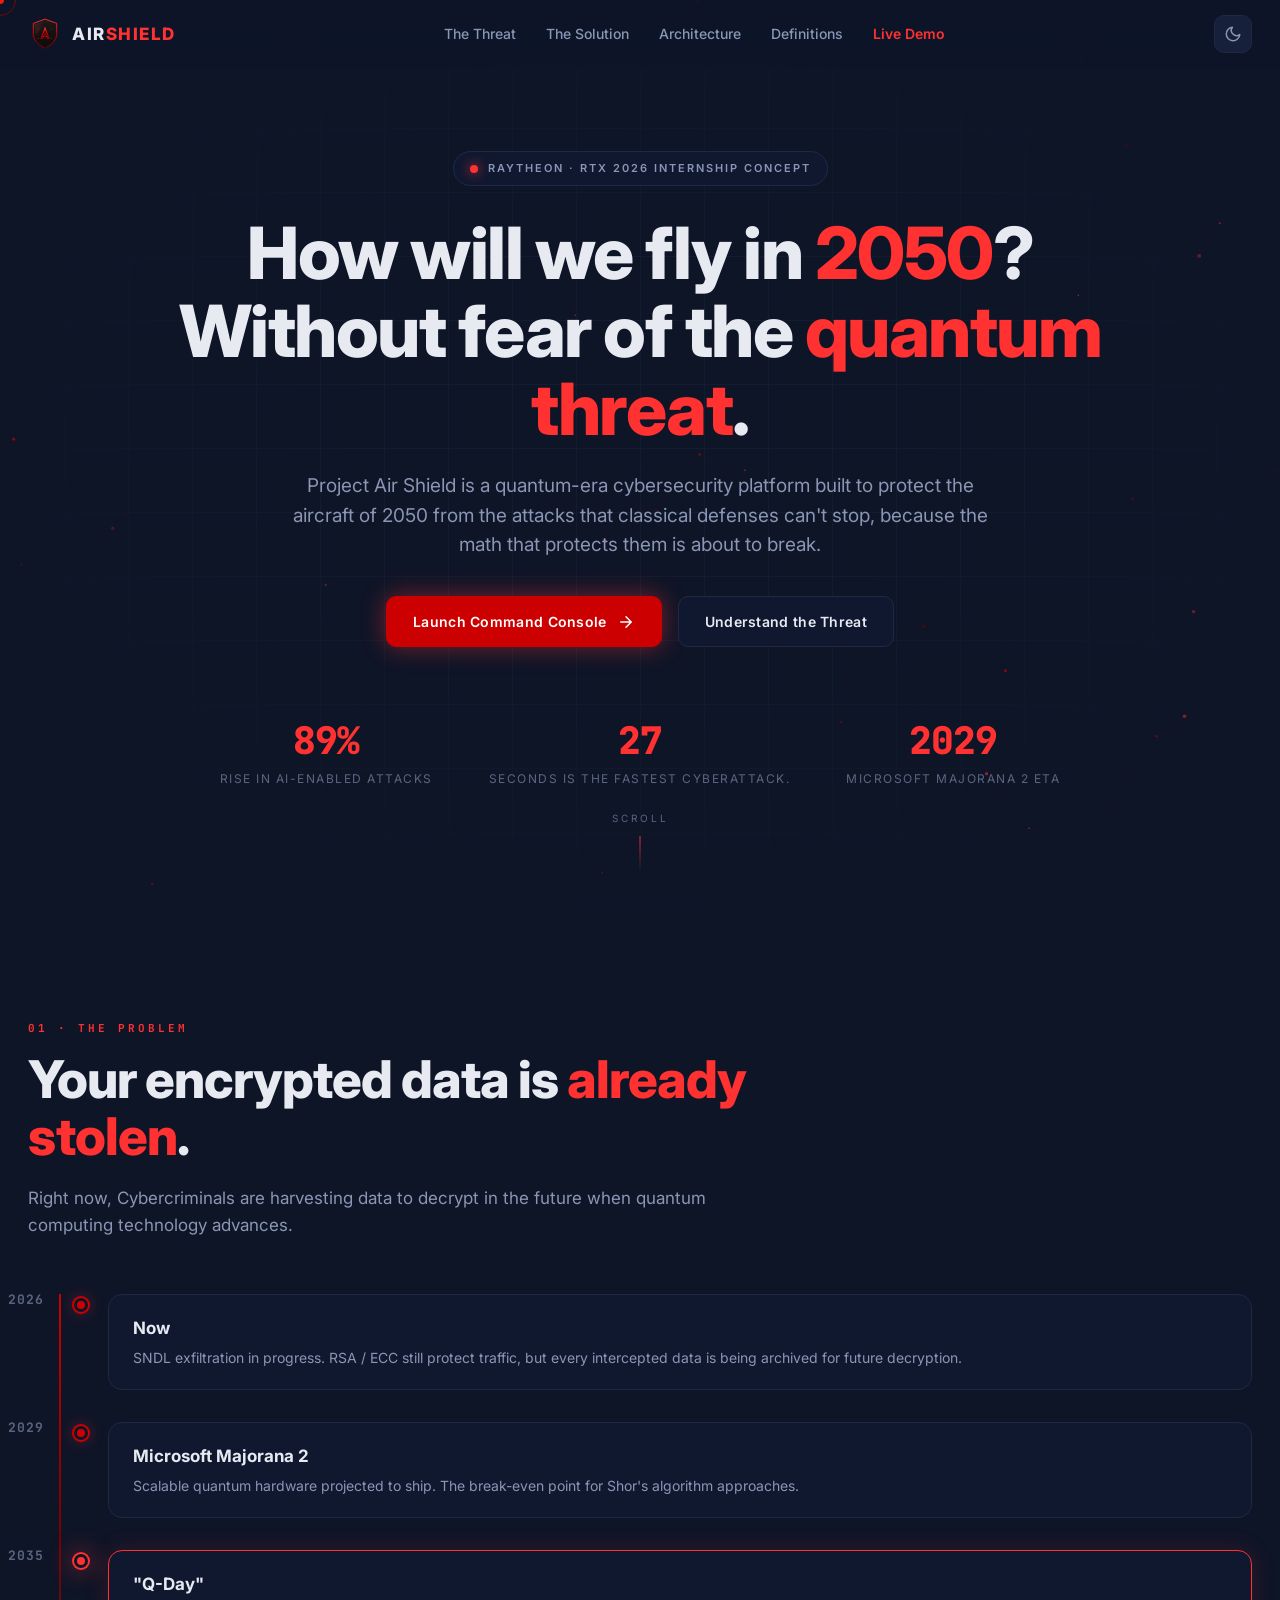
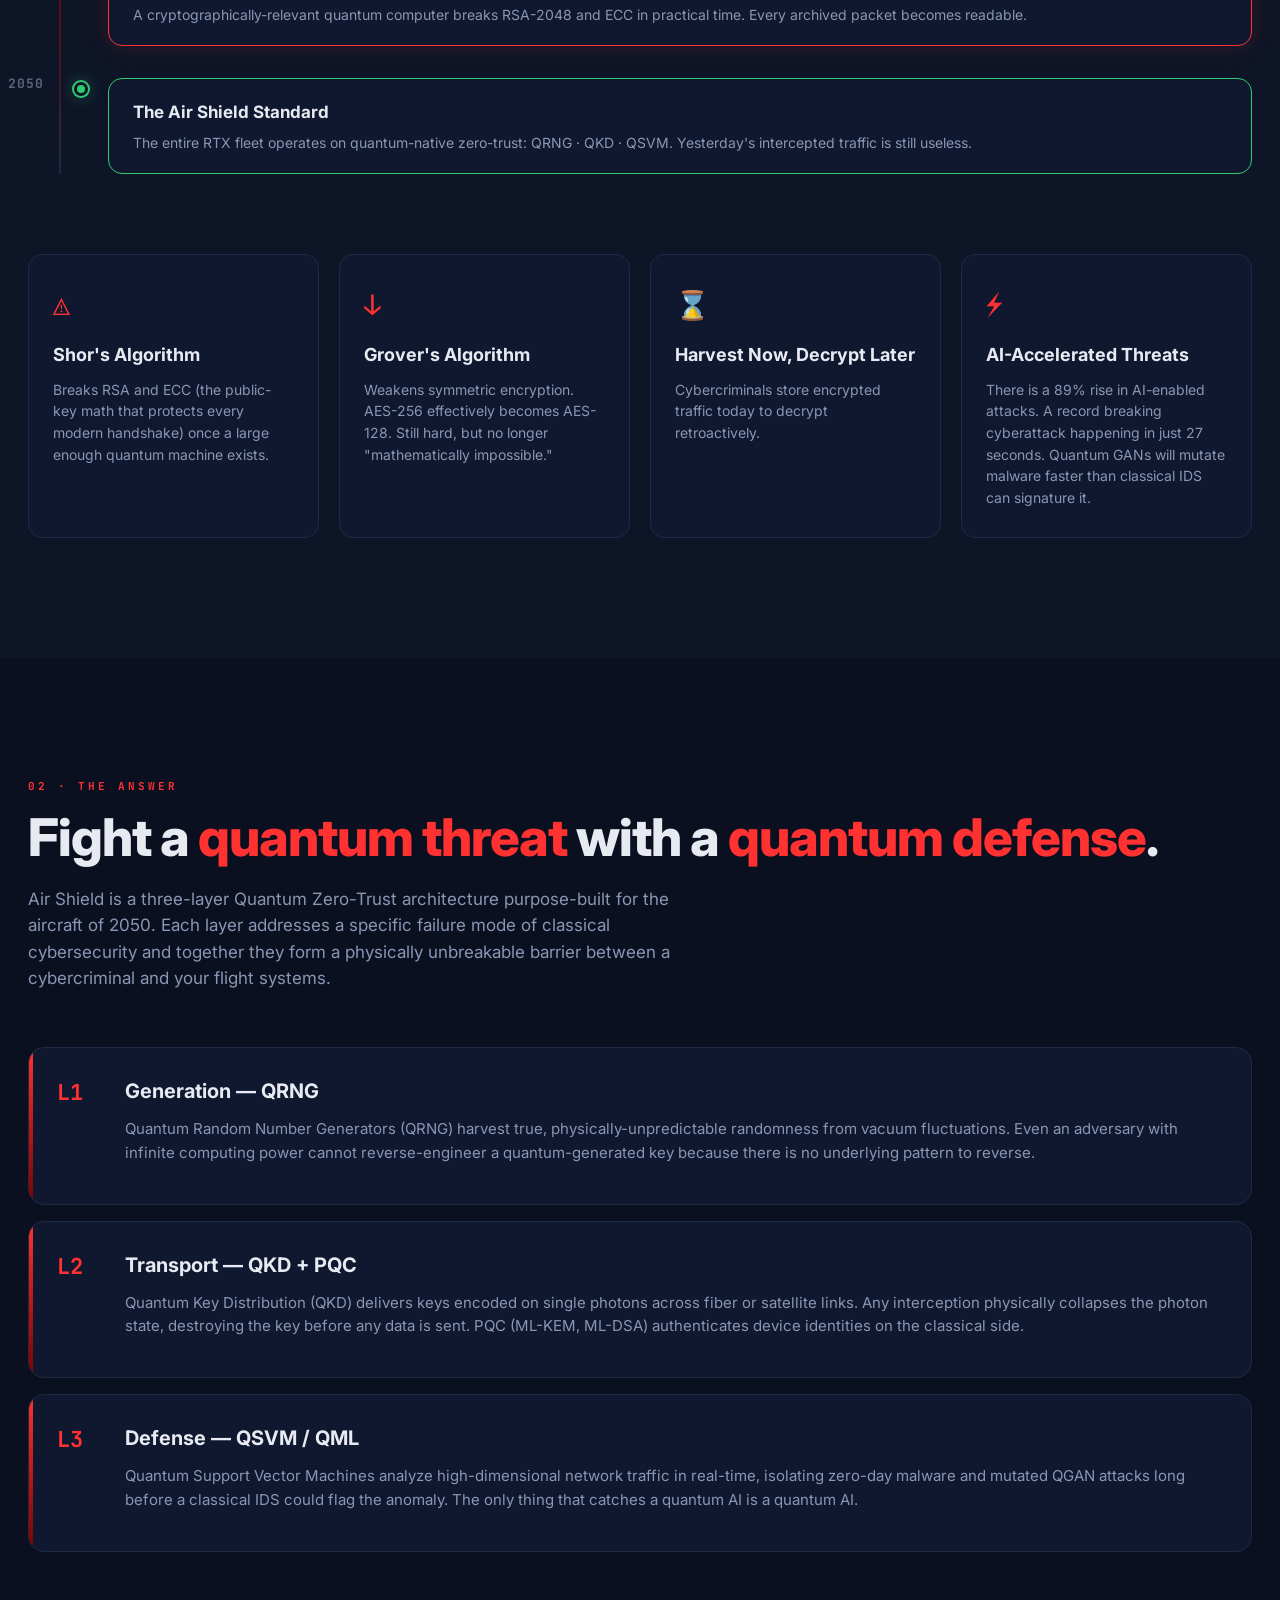
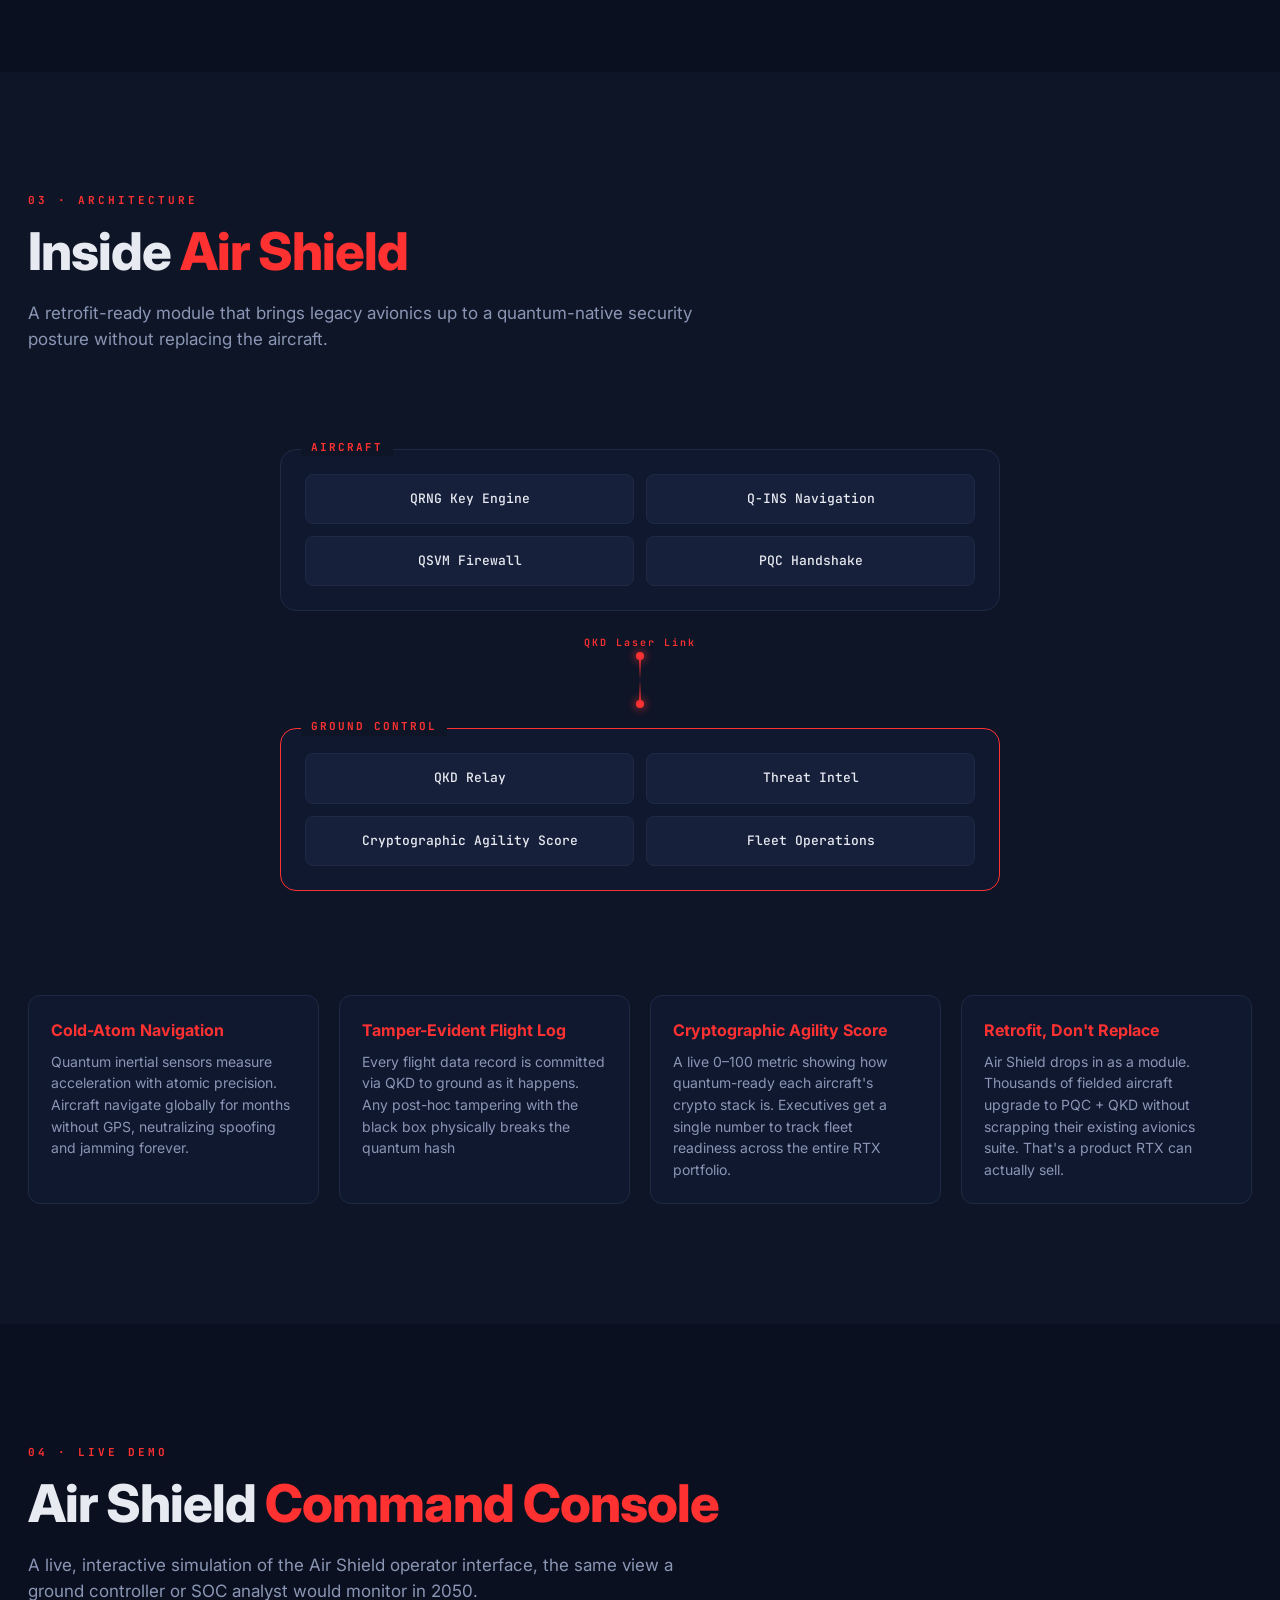
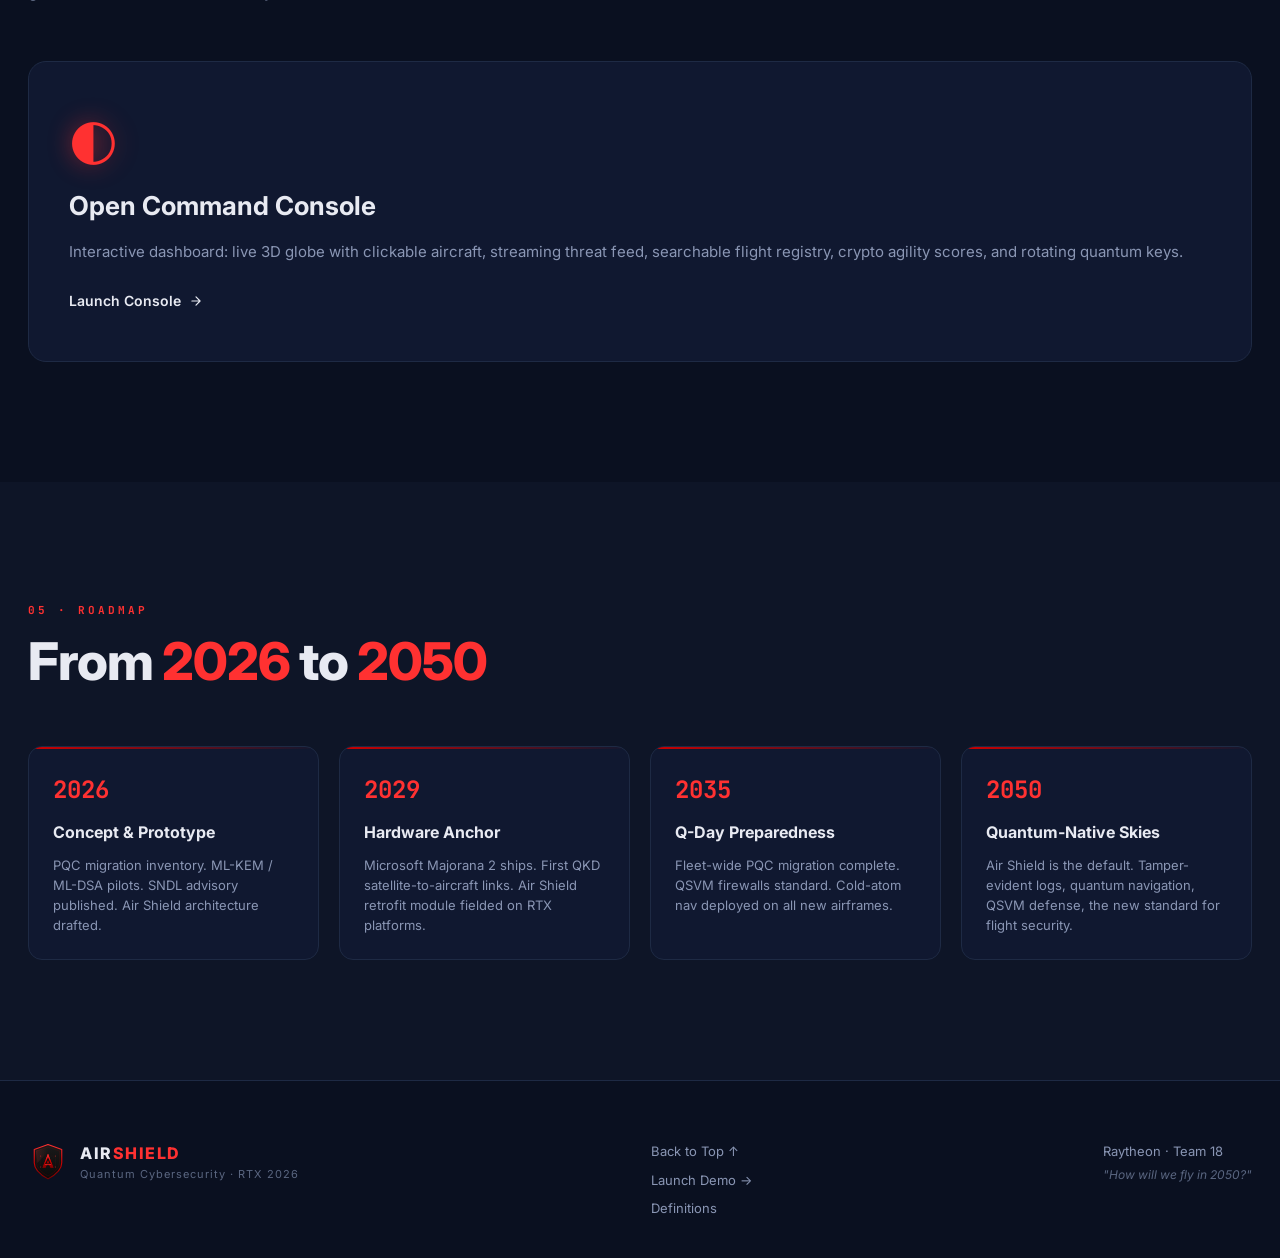
==== commit 7ead594a: "Remove SNDL meter from main site + add custom cursor (hides system cursor)" ====
--- a/index.html
+++ b/index.html
@@ -21,6 +21,10 @@
     <div class="loader-text">AIR SHIELD</div>
     <div class="loader-bar"><div class="loader-bar-fill" id="loaderFill"></div></div>
   </div>
+
+  <!-- Custom cursor -->
+  <div class="cursor" id="cursor"></div>
+  <div class="cursor-trail" id="cursorTrail"></div>
 
   <!-- Scroll progress bar -->
   <div class="scroll-progress" id="scrollProgress"></div>
@@ -123,35 +127,6 @@
       <div class="threat-card"><div class="threat-icon">↓</div><h3>Grover's Algorithm</h3><p>Weakens symmetric encryption. AES-256 effectively becomes AES-128. Still hard, but no longer "mathematically impossible."</p></div>
       <div class="threat-card"><div class="threat-icon">⌛</div><h3>Harvest Now, Decrypt Later</h3><p>Cybercriminals store encrypted traffic today to decrypt retroactively.</p></div>
       <div class="threat-card"><div class="threat-icon">⚡</div><h3>AI-Accelerated Threats</h3><p>There is a 89% rise in AI-enabled attacks. A record breaking cyberattack happening in just 27 seconds. Quantum GANs will mutate malware faster than classical IDS can signature it.</p></div>
-    </div>
-
-    <!-- SNDL EXPOSURE METER -->
-    <div class="exposure-meter" data-reveal>
-      <div class="em-head">
-        <div class="em-title">SNDL Exposure Meter</div>
-        <div class="em-tag live">LIVE</div>
-      </div>
-      <div class="em-body">
-        <div class="em-gauge-wrap">
-          <svg class="em-gauge" viewBox="0 0 200 120" width="200" height="120">
-            <path d="M 20 100 A 80 80 0 0 1 180 100" fill="none" stroke="var(--bg-3)" stroke-width="14" stroke-linecap="round"/>
-            <path id="emArc" d="M 20 100 A 80 80 0 0 1 180 100" fill="none" stroke="url(#emGrad)" stroke-width="14" stroke-linecap="round" stroke-dasharray="251.3" stroke-dashoffset="125"/>
-            <defs>
-              <linearGradient id="emGrad" x1="0%" y1="0%" x2="100%" y2="0%">
-                <stop offset="0%" stop-color="#2ecc71"/>
-                <stop offset="50%" stop-color="#f1c40f"/>
-                <stop offset="100%" stop-color="#ff3131"/>
-              </linearGradient>
-            </defs>
-            <text id="emValue" x="100" y="90" text-anchor="middle" fill="var(--text)" font-family="JetBrains Mono" font-size="28" font-weight="700">47%</text>
-          </svg>
-        </div>
-        <div class="em-info">
-          <div class="em-desc">Estimated fleet traffic being archived by cybercriminals right now for future quantum decryption.</div>
-          <div class="em-stat"><span class="em-label">Intercepted channels:</span> <span class="em-val" id="emChannels">118 / 247</span></div>
-          <div class="em-stat"><span class="em-label">Readability:</span> <span class="em-val warn">Failing today · readable by 2035</span></div>
-        </div>
-      </div>
     </div>
   </section>
 
--- a/css/styles.css
+++ b/css/styles.css
@@ -54,7 +54,7 @@
   background: var(--bg);
   color: var(--text);
   font-family: 'Inter', -apple-system, BlinkMacSystemFont, 'Segoe UI', sans-serif;
-  font-size: 16px; line-height: 1.55; overflow-x: hidden;
+  font-size: 16px; line-height: 1.55; overflow-x: hidden; cursor: none;
   transition: background 0.4s ease, color 0.4s ease;
 }
 ::selection { background: var(--red); color: #fff; }
@@ -102,8 +102,13 @@
 
 /* ============================================================ MAGNETIC + RIPPLE */
 .btn { position: relative; overflow: hidden; transition: transform 0.2s, all 0.25s; }
-.ripple { position: absolute; border-radius: 50%; background: rgba(255,255,255,0.3); pointer-events: none; animation: rippleExpand 0.6s ease-out; }
-@keyframes rippleExpand { 0% { width: 0; height: 0; opacity: 1; } 100% { width: 300px; height: 300px; opacity: 0; } }
+
+/* ============================================================ CUSTOM CURSOR */
+.cursor { position: fixed; width: 8px; height: 8px; background: var(--red-bright); border-radius: 50%; pointer-events: none; z-index: 10000; transform: translate(-50%, -50%); transition: width 0.2s, height 0.2s; mix-blend-mode: difference; }
+.cursor-trail { position: fixed; width: 32px; height: 32px; border: 1px solid var(--red); border-radius: 50%; pointer-events: none; z-index: 9999; transform: translate(-50%, -50%); transition: width 0.15s, height 0.15s, border-color 0.15s, opacity 0.3s; opacity: 0.5; }
+.cursor.hovering { width: 16px; height: 16px; }
+.cursor-trail.hovering { width: 48px; height: 48px; border-color: var(--red-bright); opacity: 1; }
+@media (max-width: 768px) { body { cursor: auto; } .cursor, .cursor-trail { display: none; } }
 
 /* ============================================================ NAV */
 .nav {
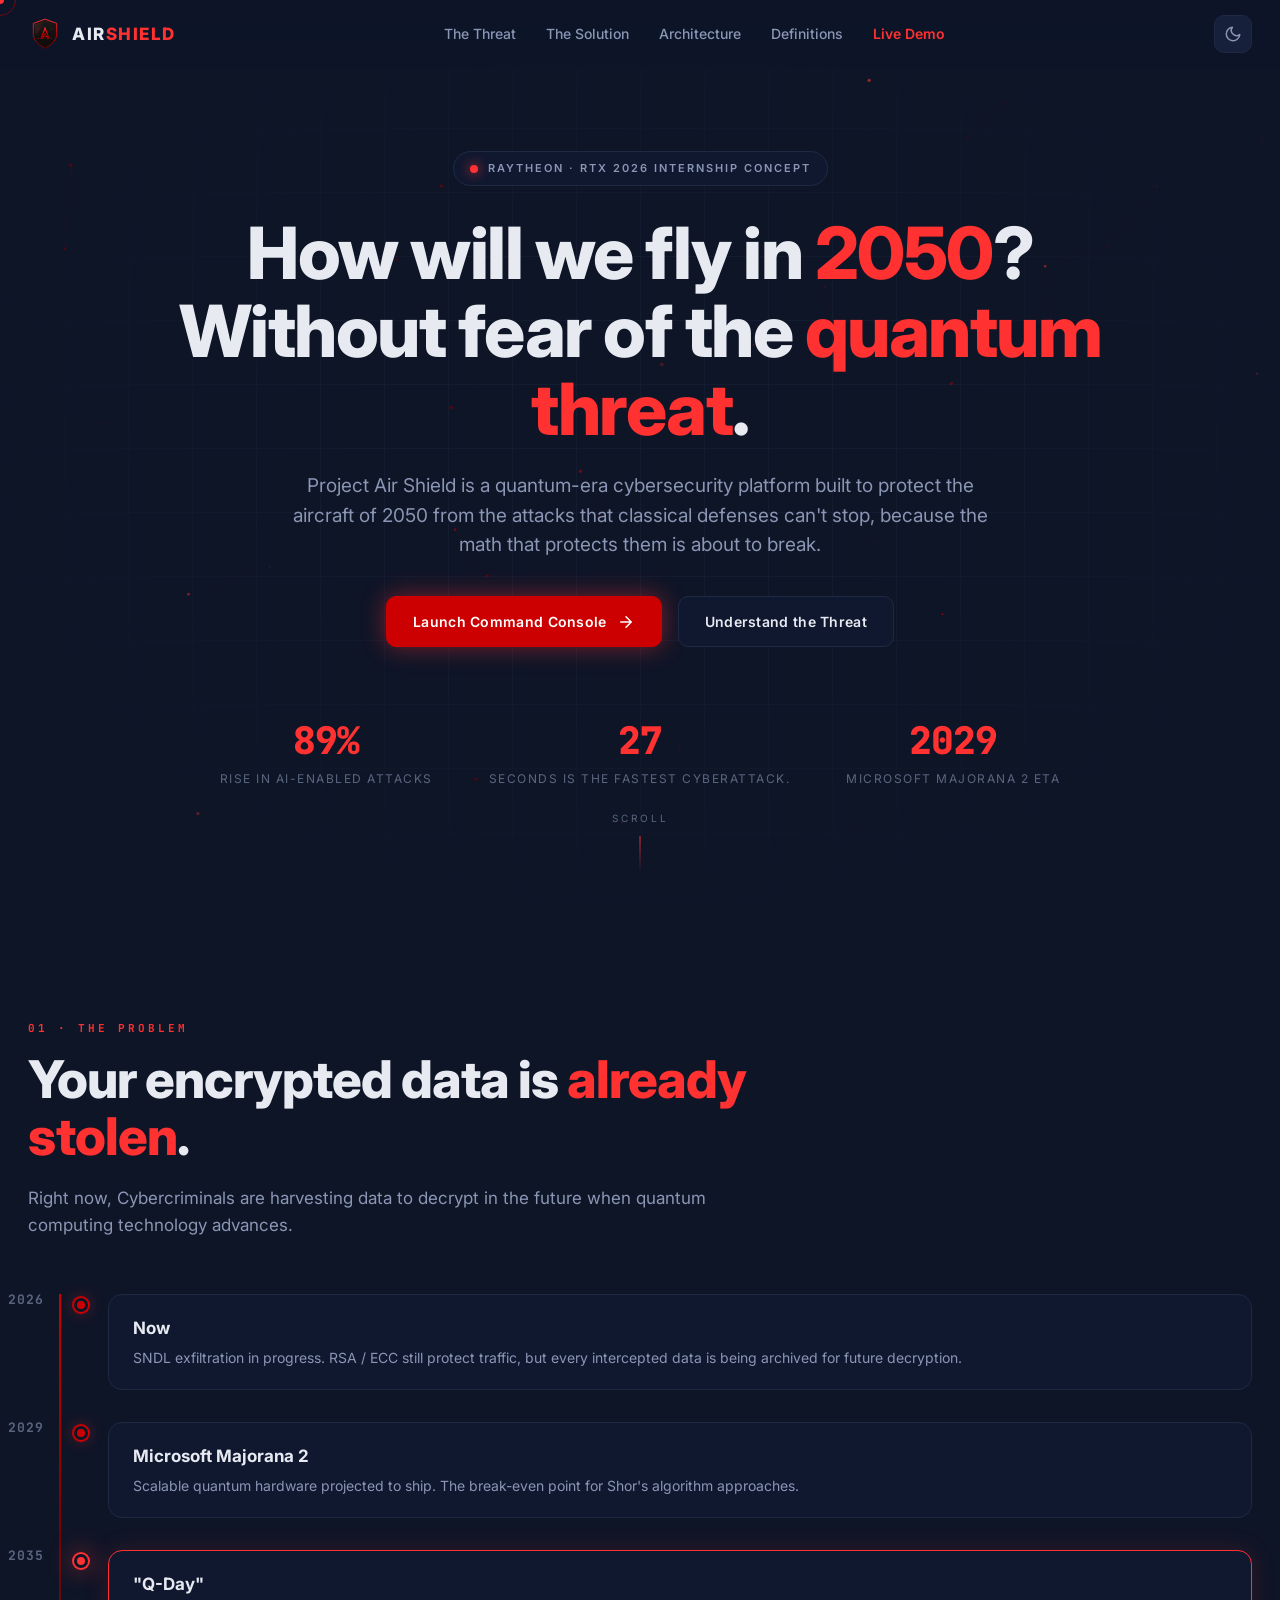
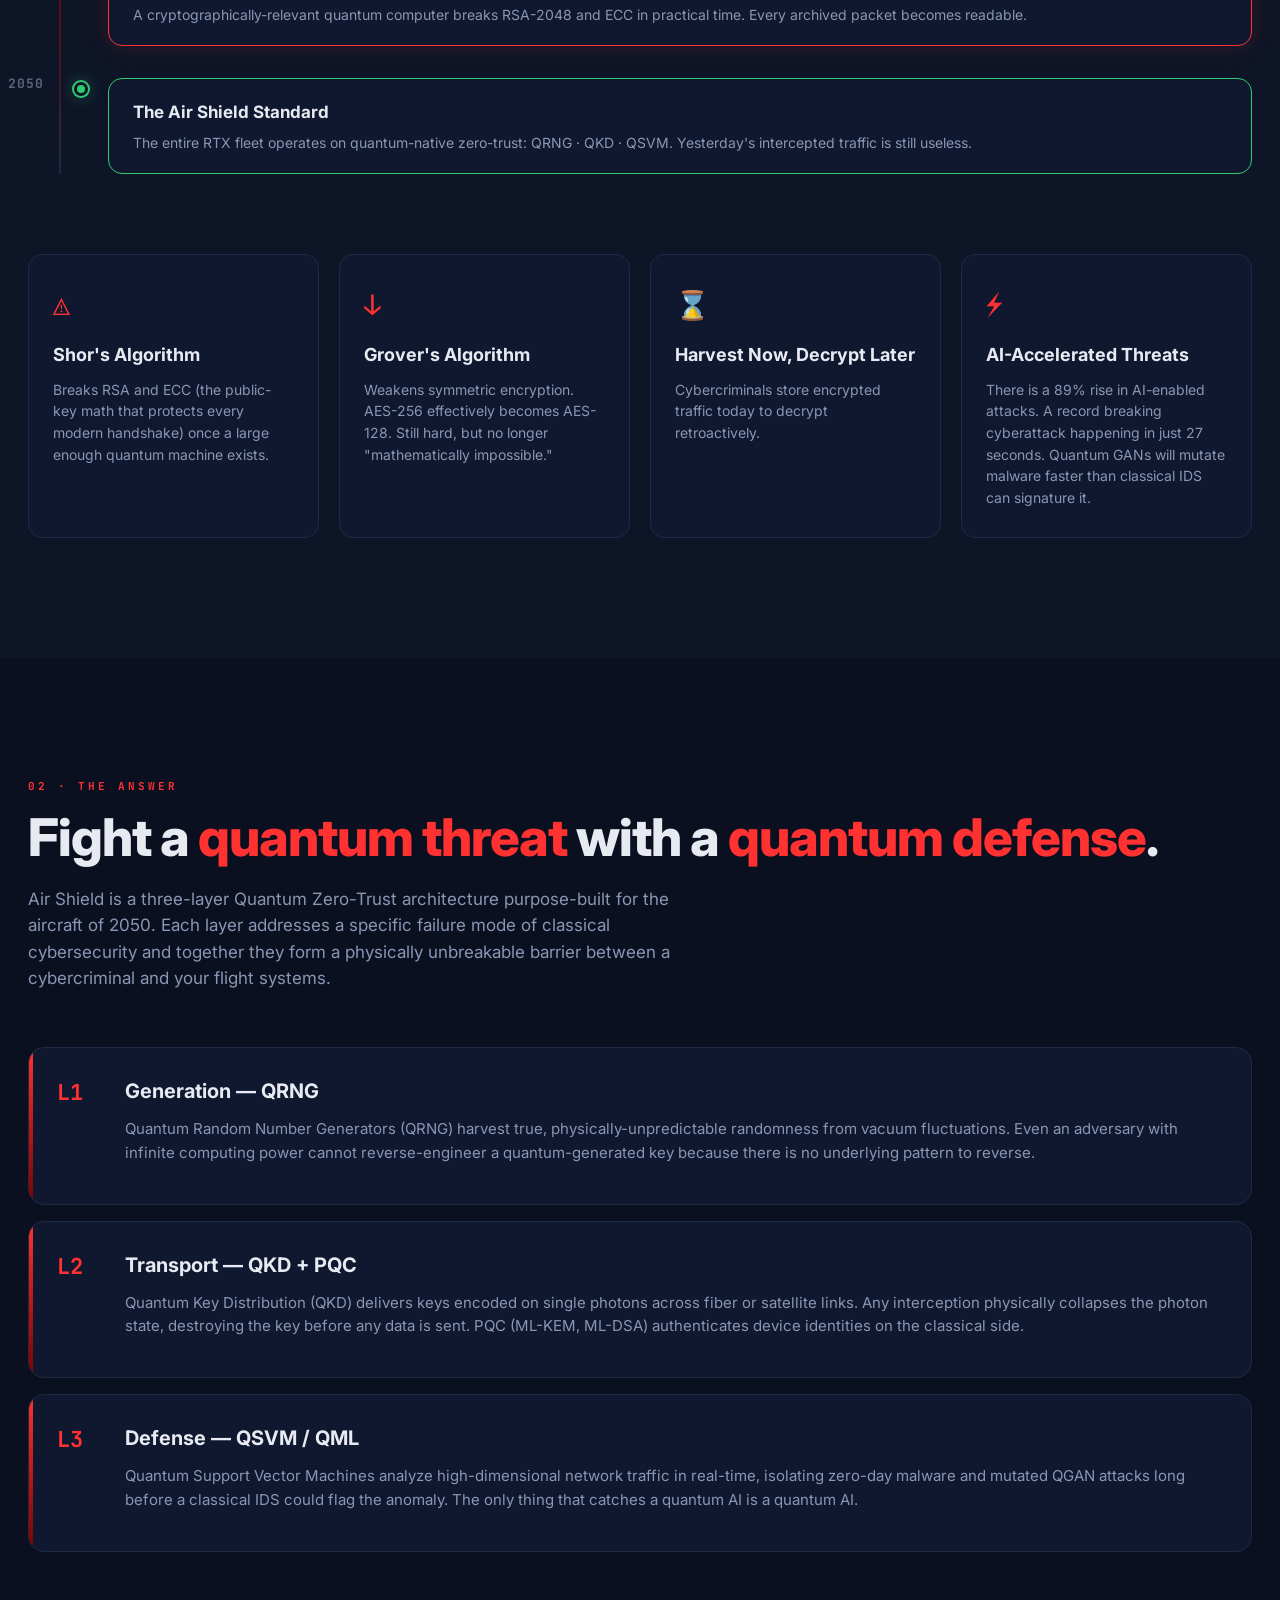
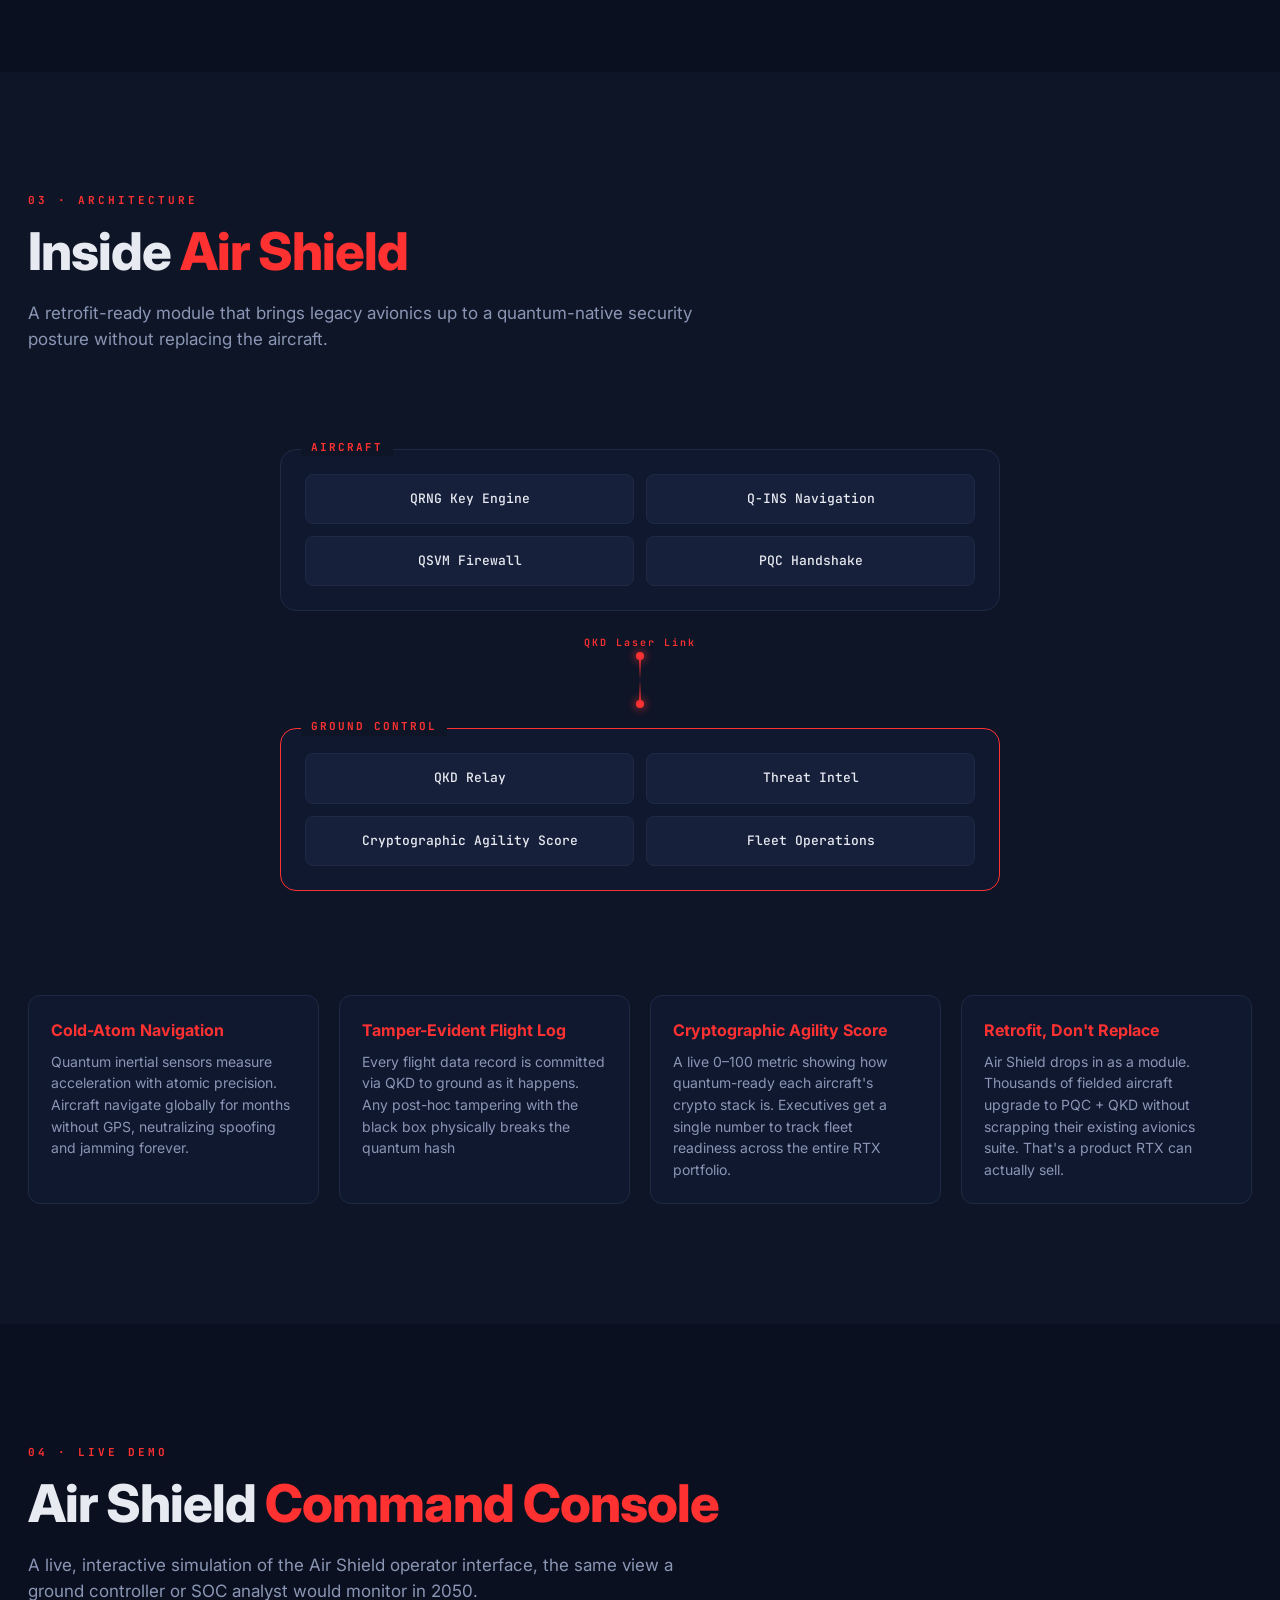
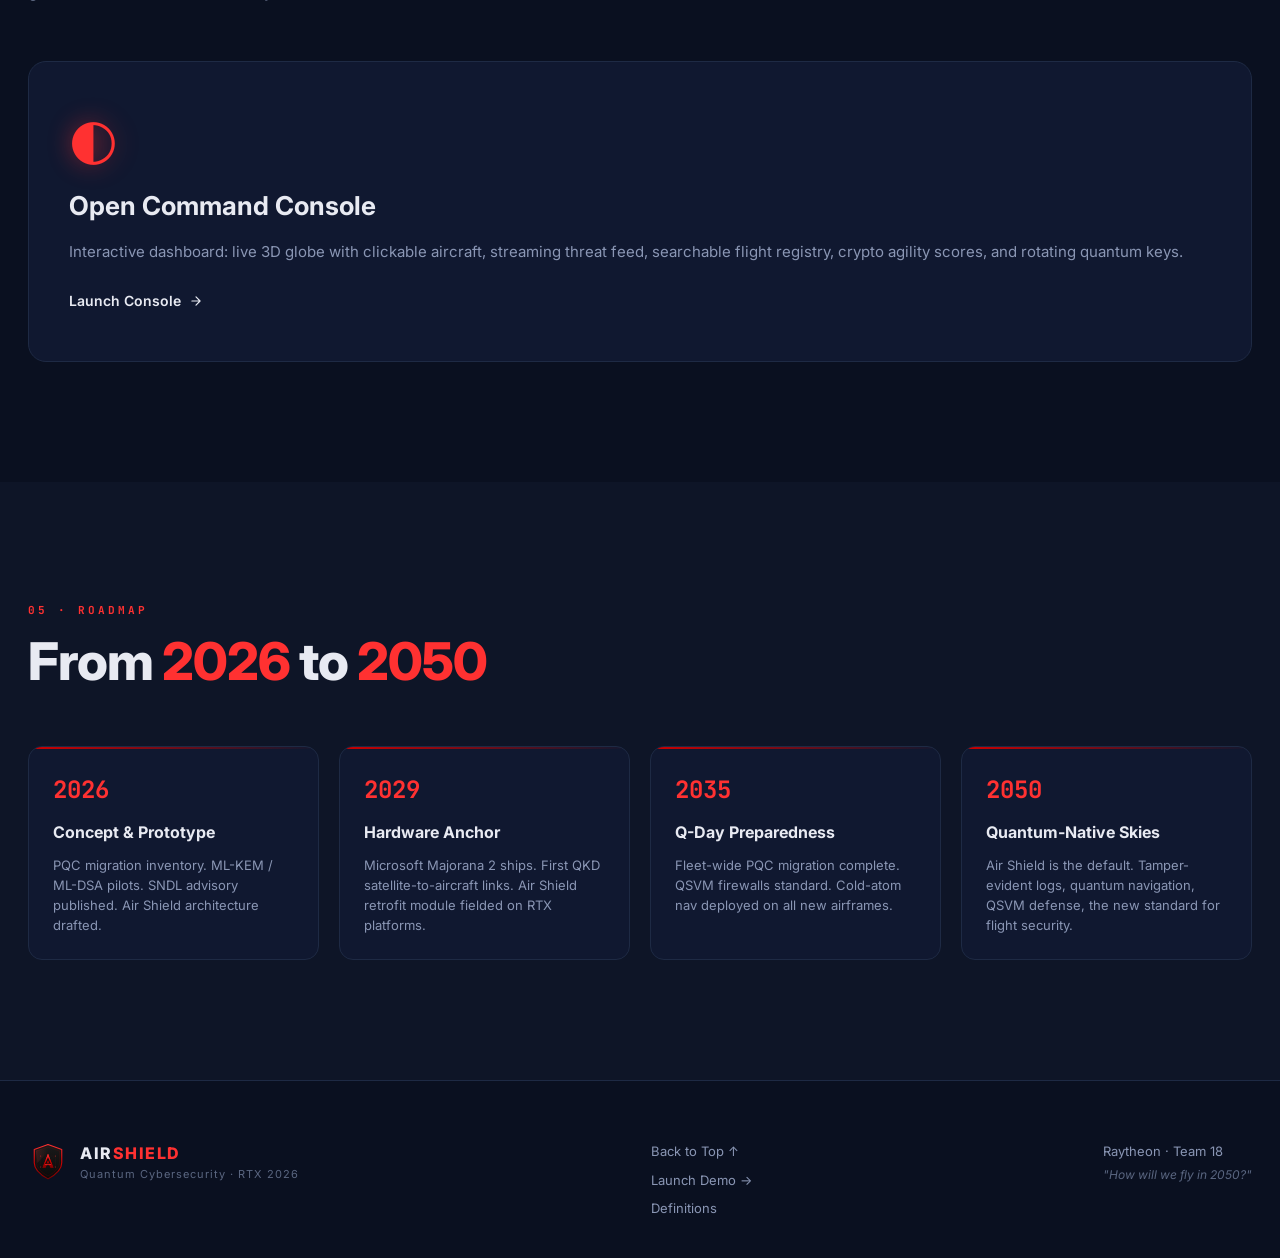
==== commit 28116376: "Update tab titles to Project: AIR SHIELD format" ====
--- a/index.html
+++ b/index.html
@@ -3,7 +3,7 @@
 <head>
   <meta charset="UTF-8" />
   <meta name="viewport" content="width=device-width, initial-scale=1.0" />
-  <title>Air Shield — Quantum Cybersecurity for the 2050 Skies</title>
+  <title>Project: AIR SHIELD - Home</title>
   <meta name="description" content="Air Shield is a quantum-computing cybersecurity platform designed to protect the next generation of aircraft from quantum-era cyberattacks." />
   <link rel="icon" type="image/svg+xml" href="assets/logo.svg" />
   <link rel="preconnect" href="https://fonts.googleapis.com" />
--- a/css/styles.css
+++ b/css/styles.css
@@ -54,9 +54,11 @@
   background: var(--bg);
   color: var(--text);
   font-family: 'Inter', -apple-system, BlinkMacSystemFont, 'Segoe UI', sans-serif;
-  font-size: 16px; line-height: 1.55; overflow-x: hidden; cursor: none;
+  font-size: 16px; line-height: 1.55; overflow-x: hidden;
   transition: background 0.4s ease, color 0.4s ease;
 }
+body:not(.console-body) { cursor: none; }
+body:not(.console-body) * { cursor: none !important; }
 ::selection { background: var(--red); color: #fff; }
 a { color: inherit; text-decoration: none; }
 button { font-family: inherit; cursor: pointer; }
@@ -104,10 +106,12 @@
 .btn { position: relative; overflow: hidden; transition: transform 0.2s, all 0.25s; }
 
 /* ============================================================ CUSTOM CURSOR */
-.cursor { position: fixed; width: 8px; height: 8px; background: var(--red-bright); border-radius: 50%; pointer-events: none; z-index: 10000; transform: translate(-50%, -50%); transition: width 0.2s, height 0.2s; mix-blend-mode: difference; }
+.cursor { position: fixed; width: 8px; height: 8px; background: var(--red-bright); border-radius: 50%; pointer-events: none; z-index: 10000; transform: translate(-50%, -50%); transition: width 0.2s, height 0.2s, background 0.2s, border 0.2s; }
 .cursor-trail { position: fixed; width: 32px; height: 32px; border: 1px solid var(--red); border-radius: 50%; pointer-events: none; z-index: 9999; transform: translate(-50%, -50%); transition: width 0.15s, height 0.15s, border-color 0.15s, opacity 0.3s; opacity: 0.5; }
-.cursor.hovering { width: 16px; height: 16px; }
-.cursor-trail.hovering { width: 48px; height: 48px; border-color: var(--red-bright); opacity: 1; }
+.cursor.hovering { width: 0; height: 0; background: transparent; border: 2px solid var(--red-bright); box-shadow: 0 0 12px var(--red-glow); }
+.cursor.hovering.btn-primary-hover { border-color: #000; background: #fff; width: 6px; height: 6px; box-shadow: 0 0 0 2px #fff, 0 0 12px rgba(255,255,255,0.6); }
+.cursor-trail.hovering { width: 44px; height: 44px; border-color: var(--red-bright); opacity: 1; }
+.cursor-trail.hovering.btn-primary-hover { border-color: #fff; border-width: 2px; opacity: 1; box-shadow: 0 0 8px rgba(255,255,255,0.4); }
 @media (max-width: 768px) { body { cursor: auto; } .cursor, .cursor-trail { display: none; } }
 
 /* ============================================================ NAV */
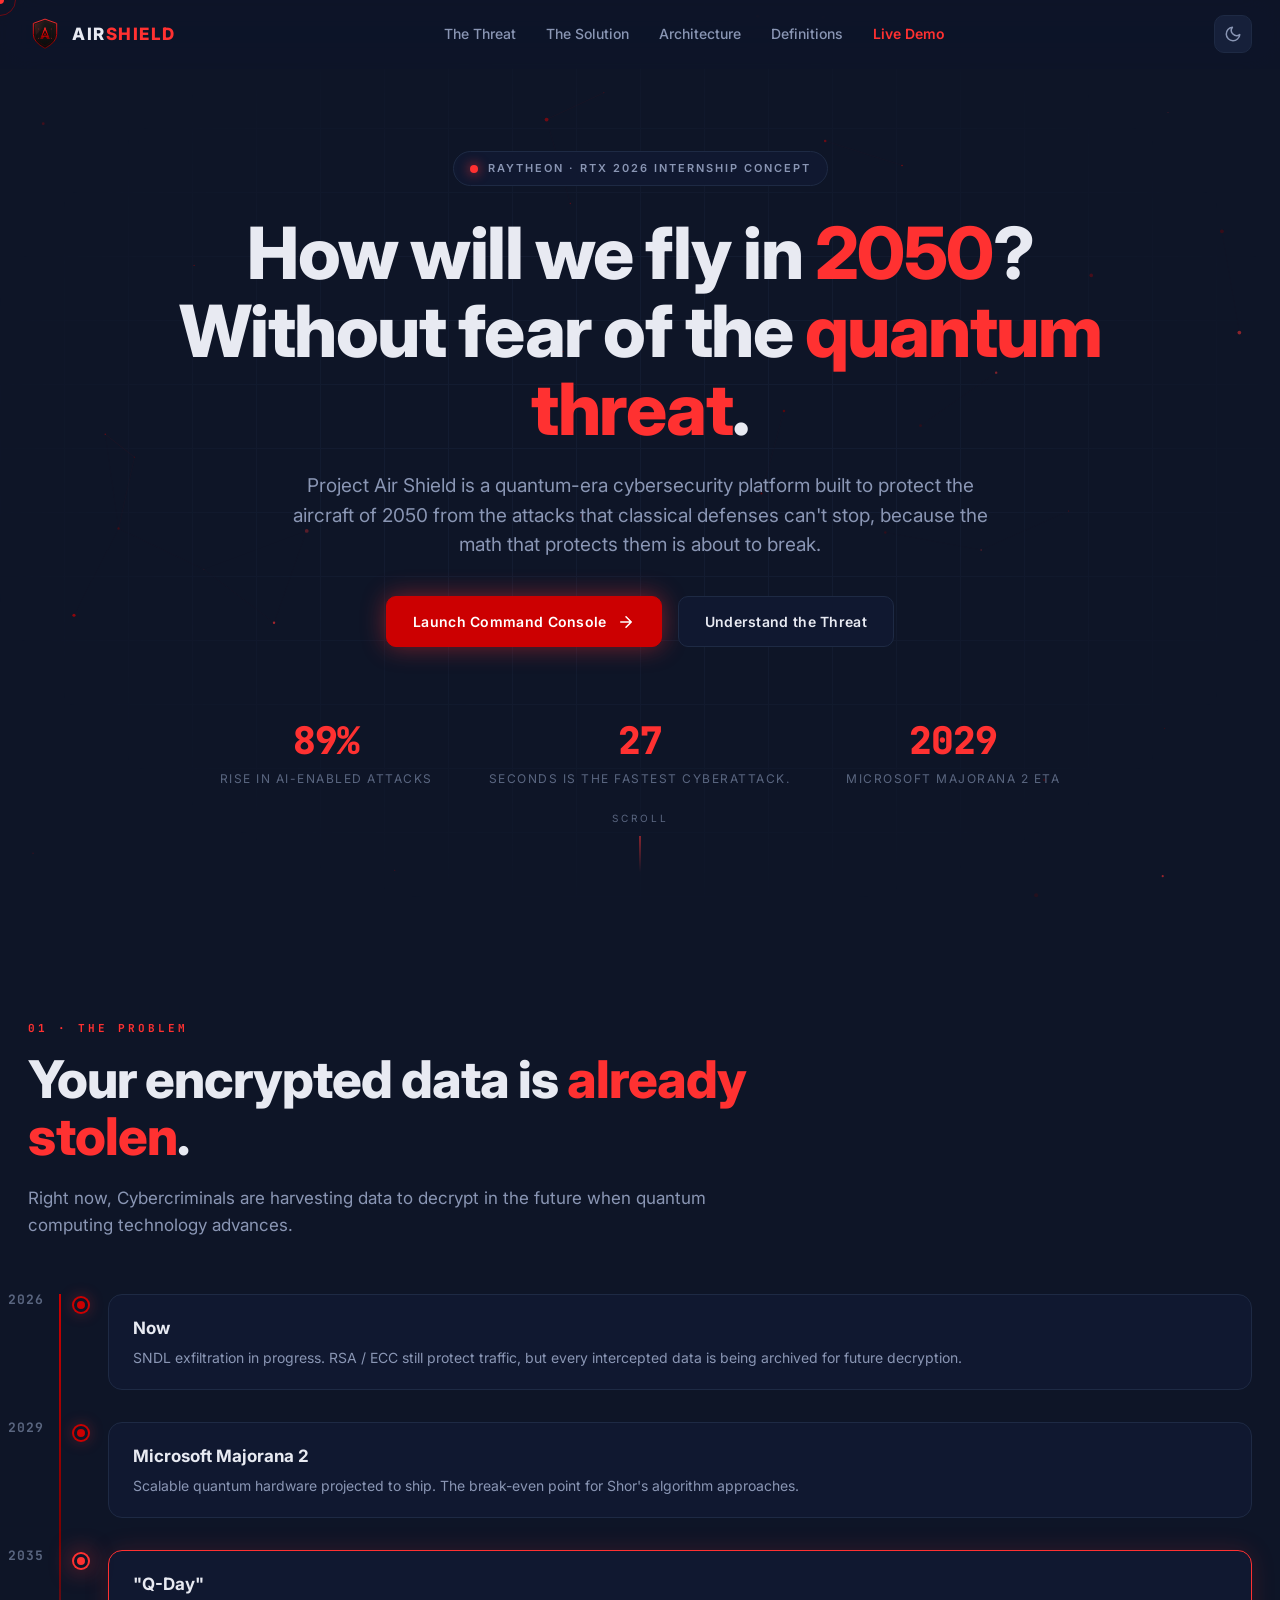
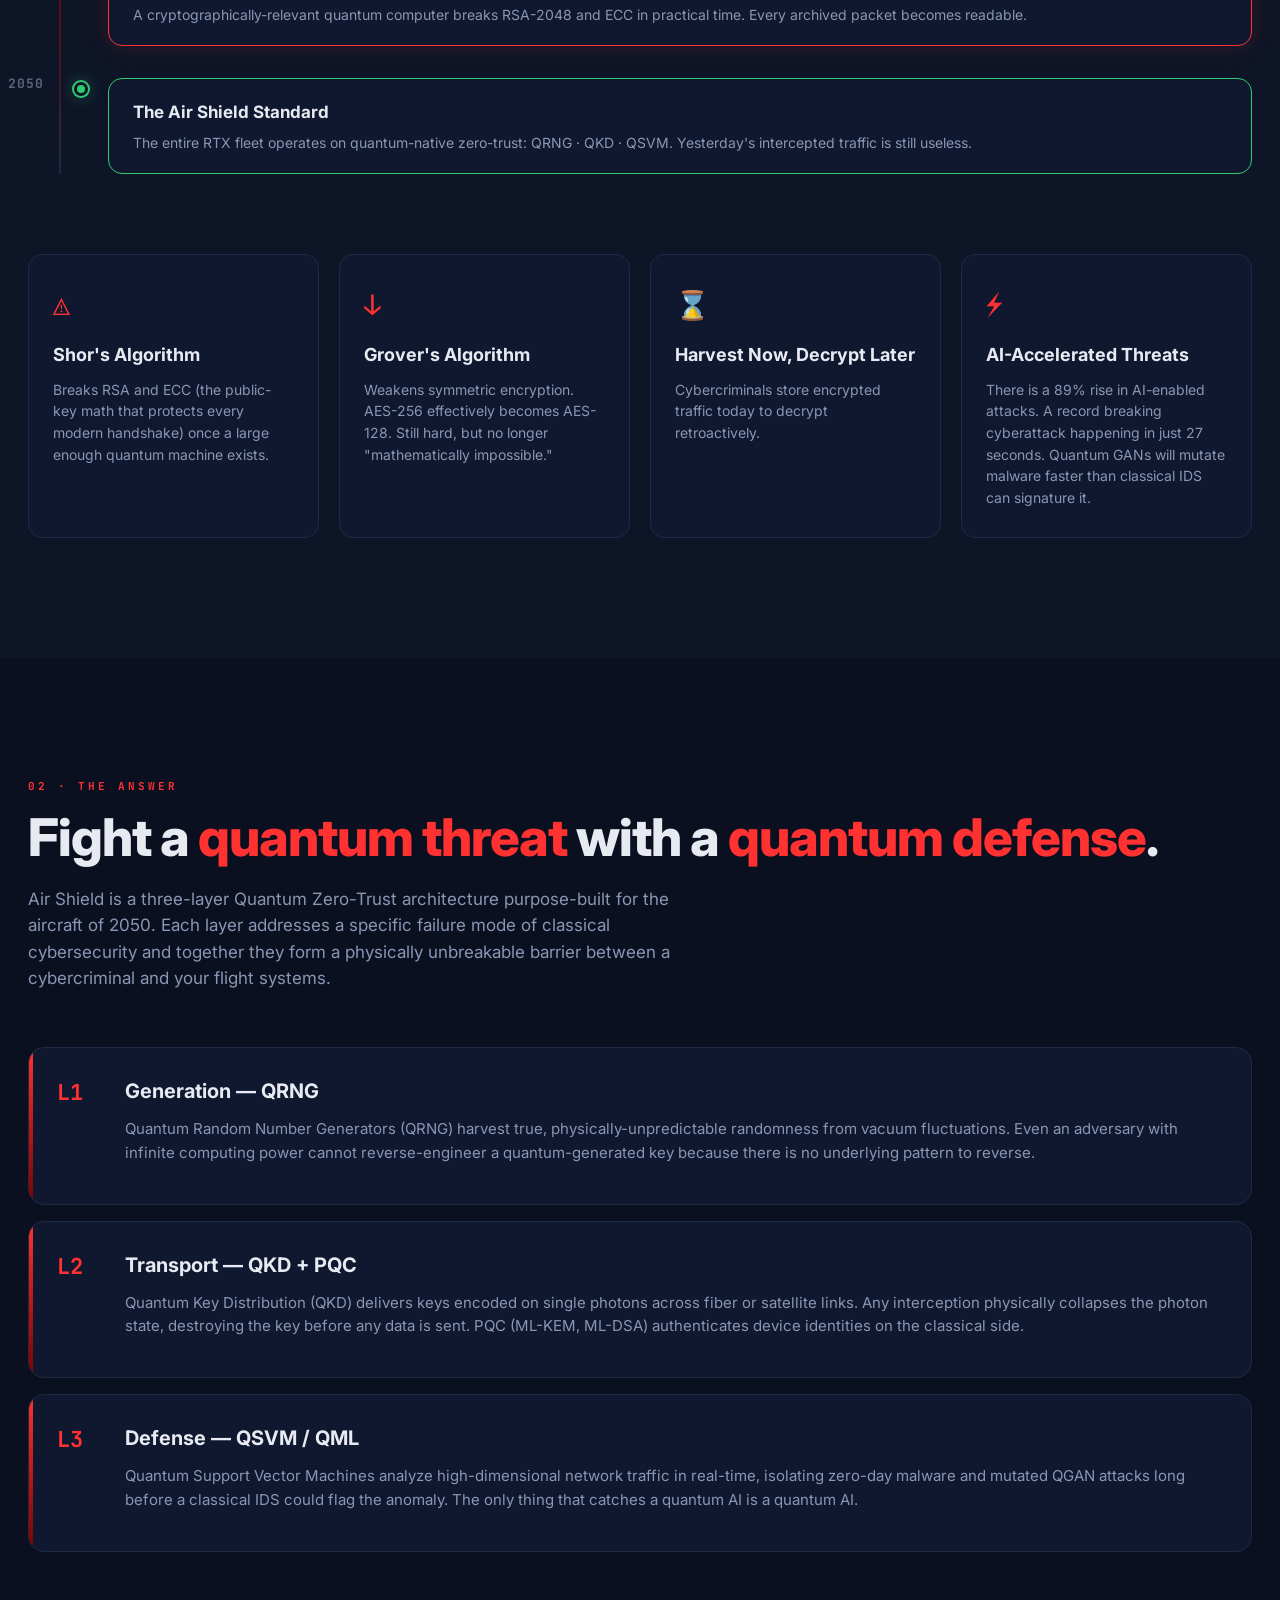
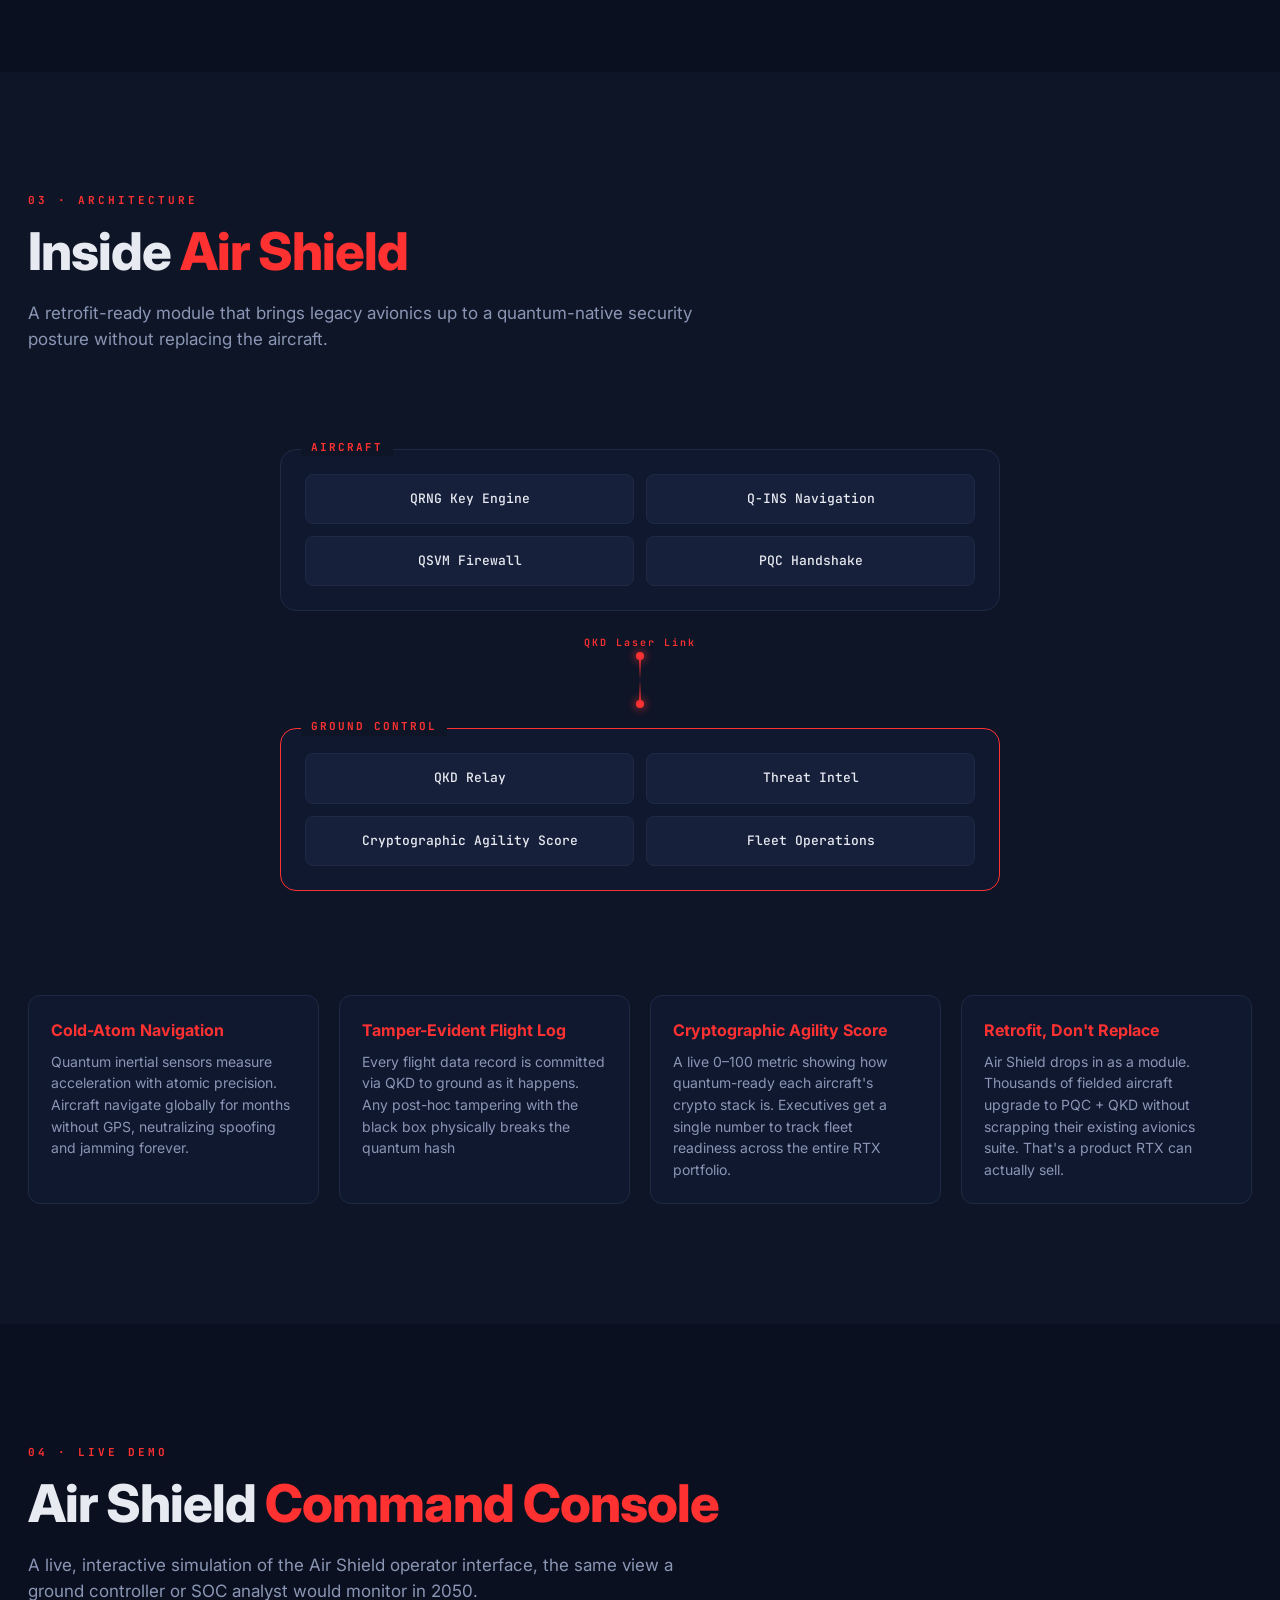
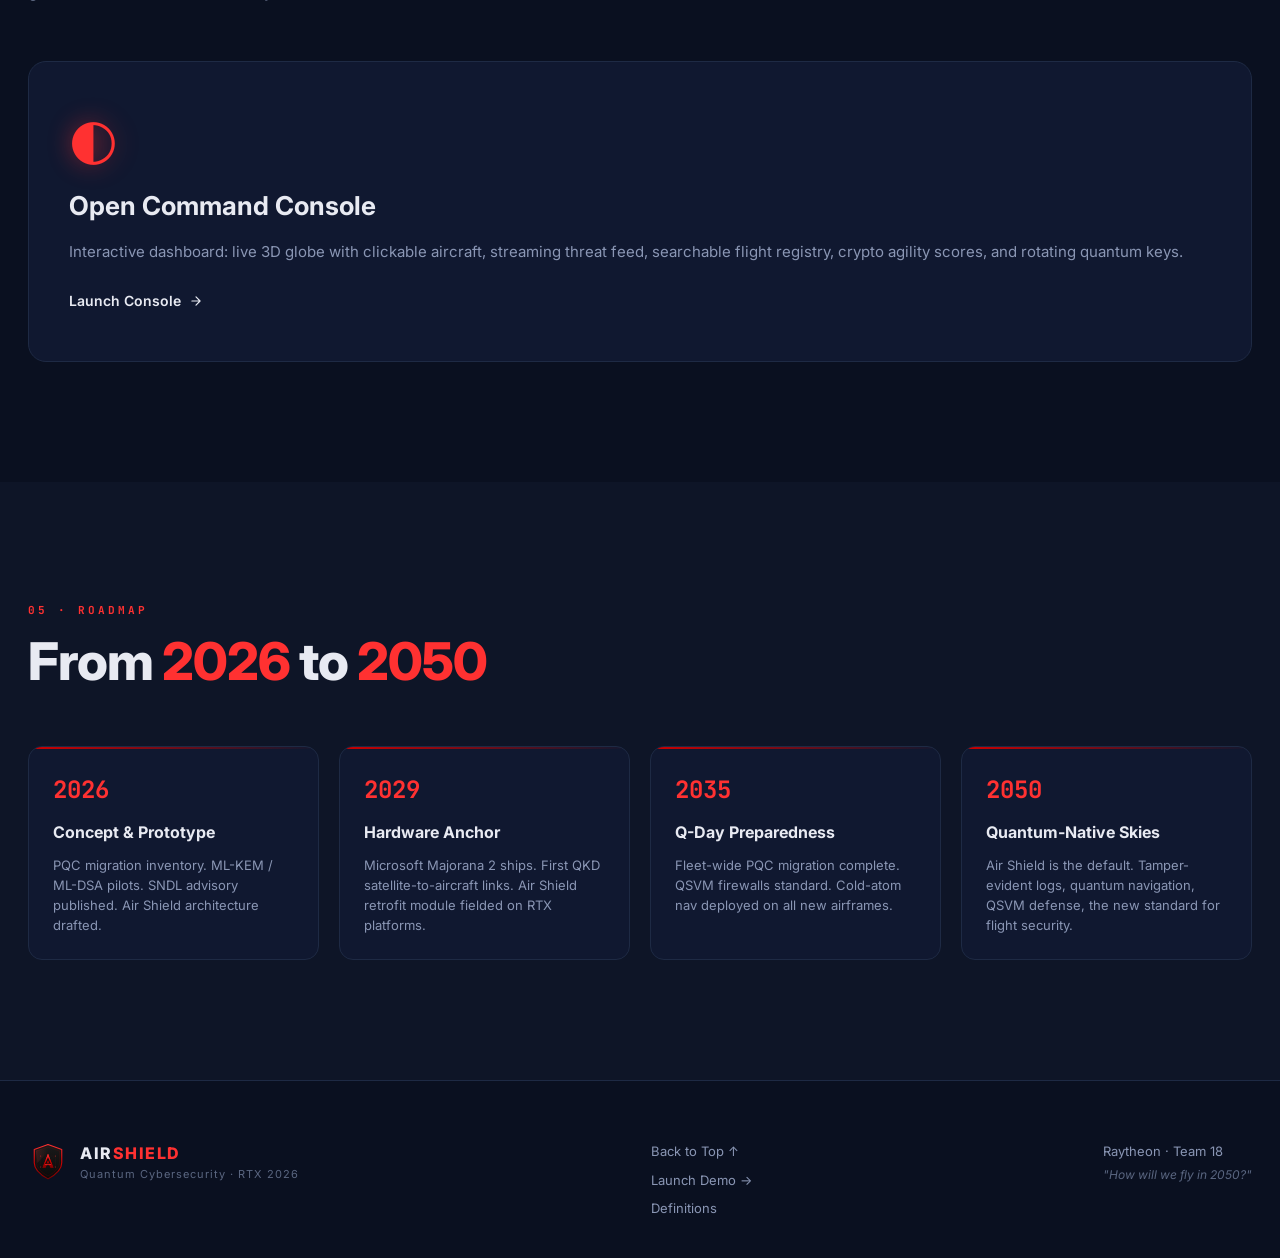
==== commit 17a72461: "Add Open Graph metadata + OG preview image for iMessage/social sharing" ====
--- a/index.html
+++ b/index.html
@@ -4,7 +4,19 @@
   <meta charset="UTF-8" />
   <meta name="viewport" content="width=device-width, initial-scale=1.0" />
   <title>Project: AIR SHIELD - Home</title>
-  <meta name="description" content="Air Shield is a quantum-computing cybersecurity platform designed to protect the next generation of aircraft from quantum-era cyberattacks." />
+  <meta name="description" content="Project Air Shield — A quantum-era cybersecurity platform built to protect the aircraft of 2050 from the attacks that classical defenses can't stop." />
+  <!-- Open Graph / iMessage / Social preview -->
+  <meta property="og:type" content="website" />
+  <meta property="og:title" content="Project: AIR SHIELD" />
+  <meta property="og:description" content="Quantum Cybersecurity for the 2050 Skies. Built by Raytheon Team 18 for RTX 2026." />
+  <meta property="og:image" content="https://project-airshield.pages.dev/assets/og-image.png" />
+  <meta property="og:url" content="https://project-airshield.pages.dev/" />
+  <meta property="og:site_name" content="Project: AIR SHIELD" />
+  <!-- Twitter Card -->
+  <meta name="twitter:card" content="summary_large_image" />
+  <meta name="twitter:title" content="Project: AIR SHIELD" />
+  <meta name="twitter:description" content="Quantum Cybersecurity for the 2050 Skies. Built by Raytheon Team 18 for RTX 2026." />
+  <meta name="twitter:image" content="https://project-airshield.pages.dev/assets/og-image.png" />
   <link rel="icon" type="image/svg+xml" href="assets/logo.svg" />
   <link rel="preconnect" href="https://fonts.googleapis.com" />
   <link rel="preconnect" href="https://fonts.gstatic.com" crossorigin />
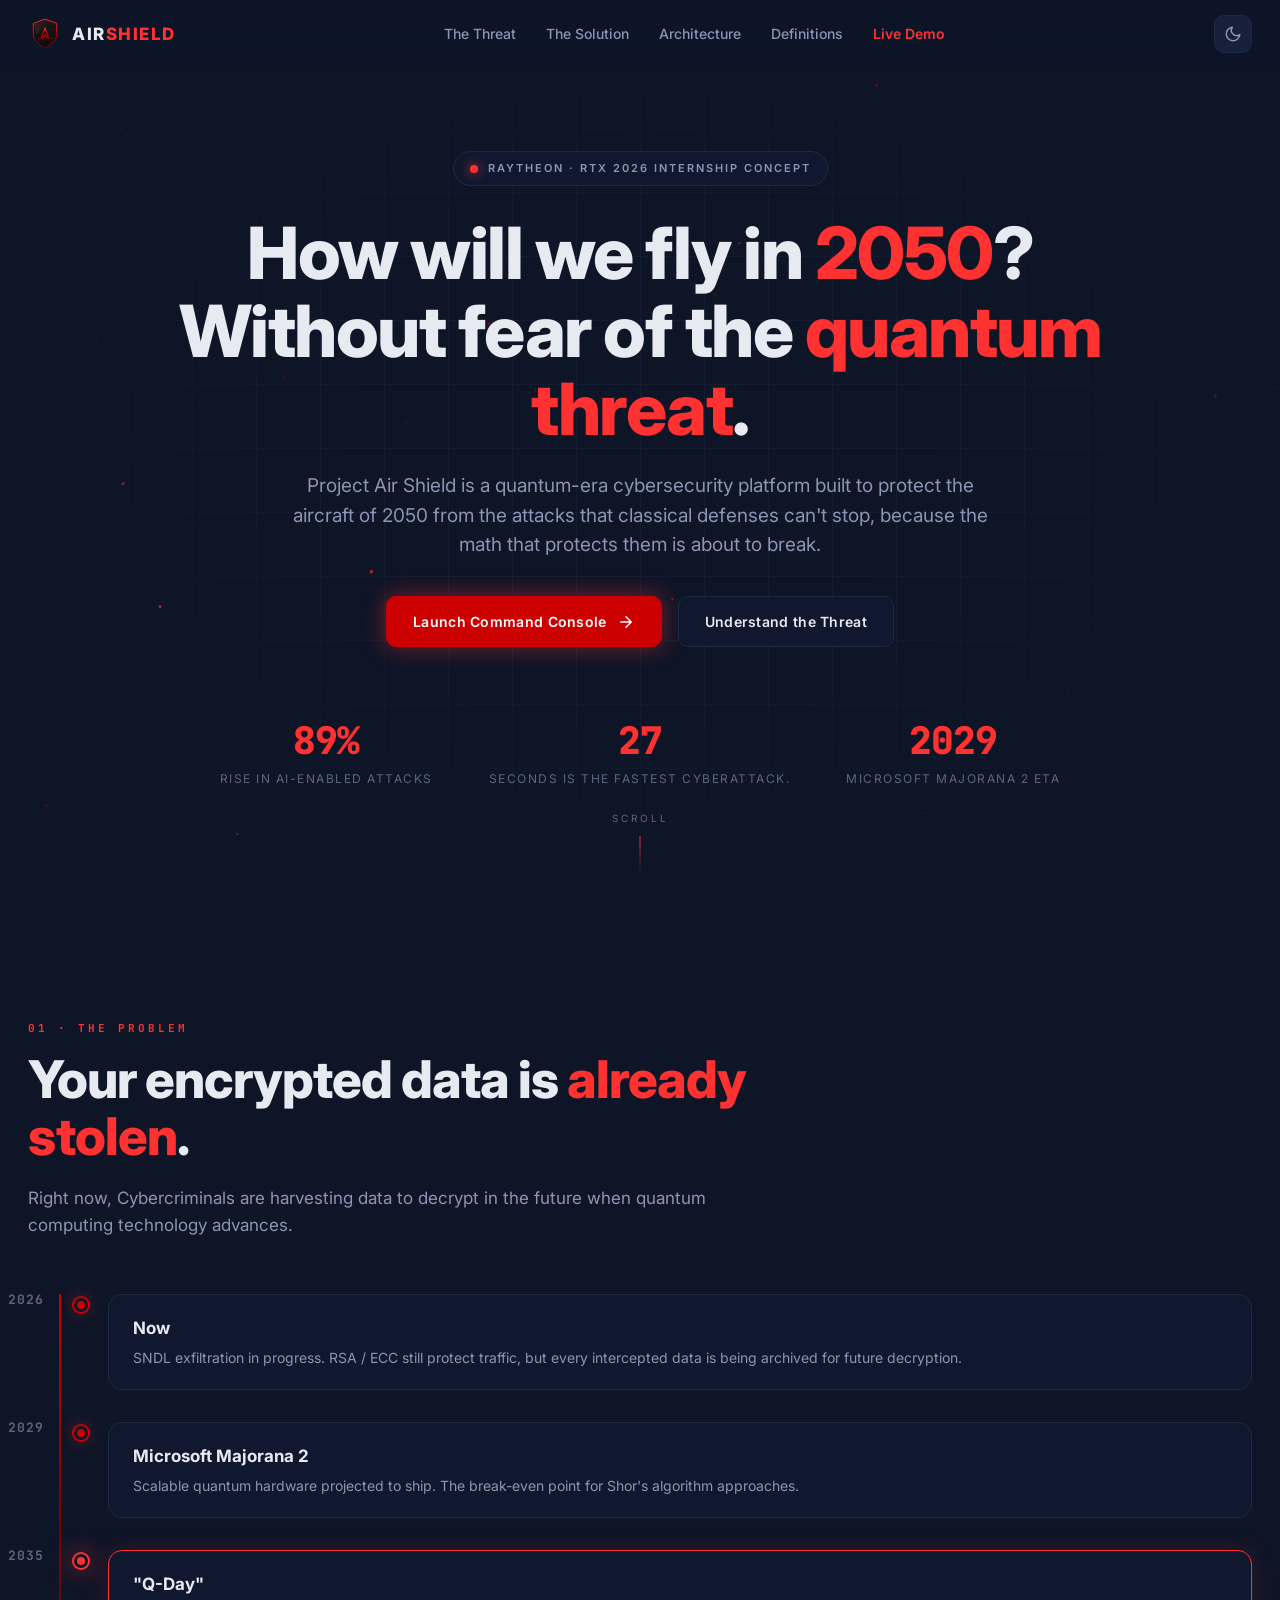
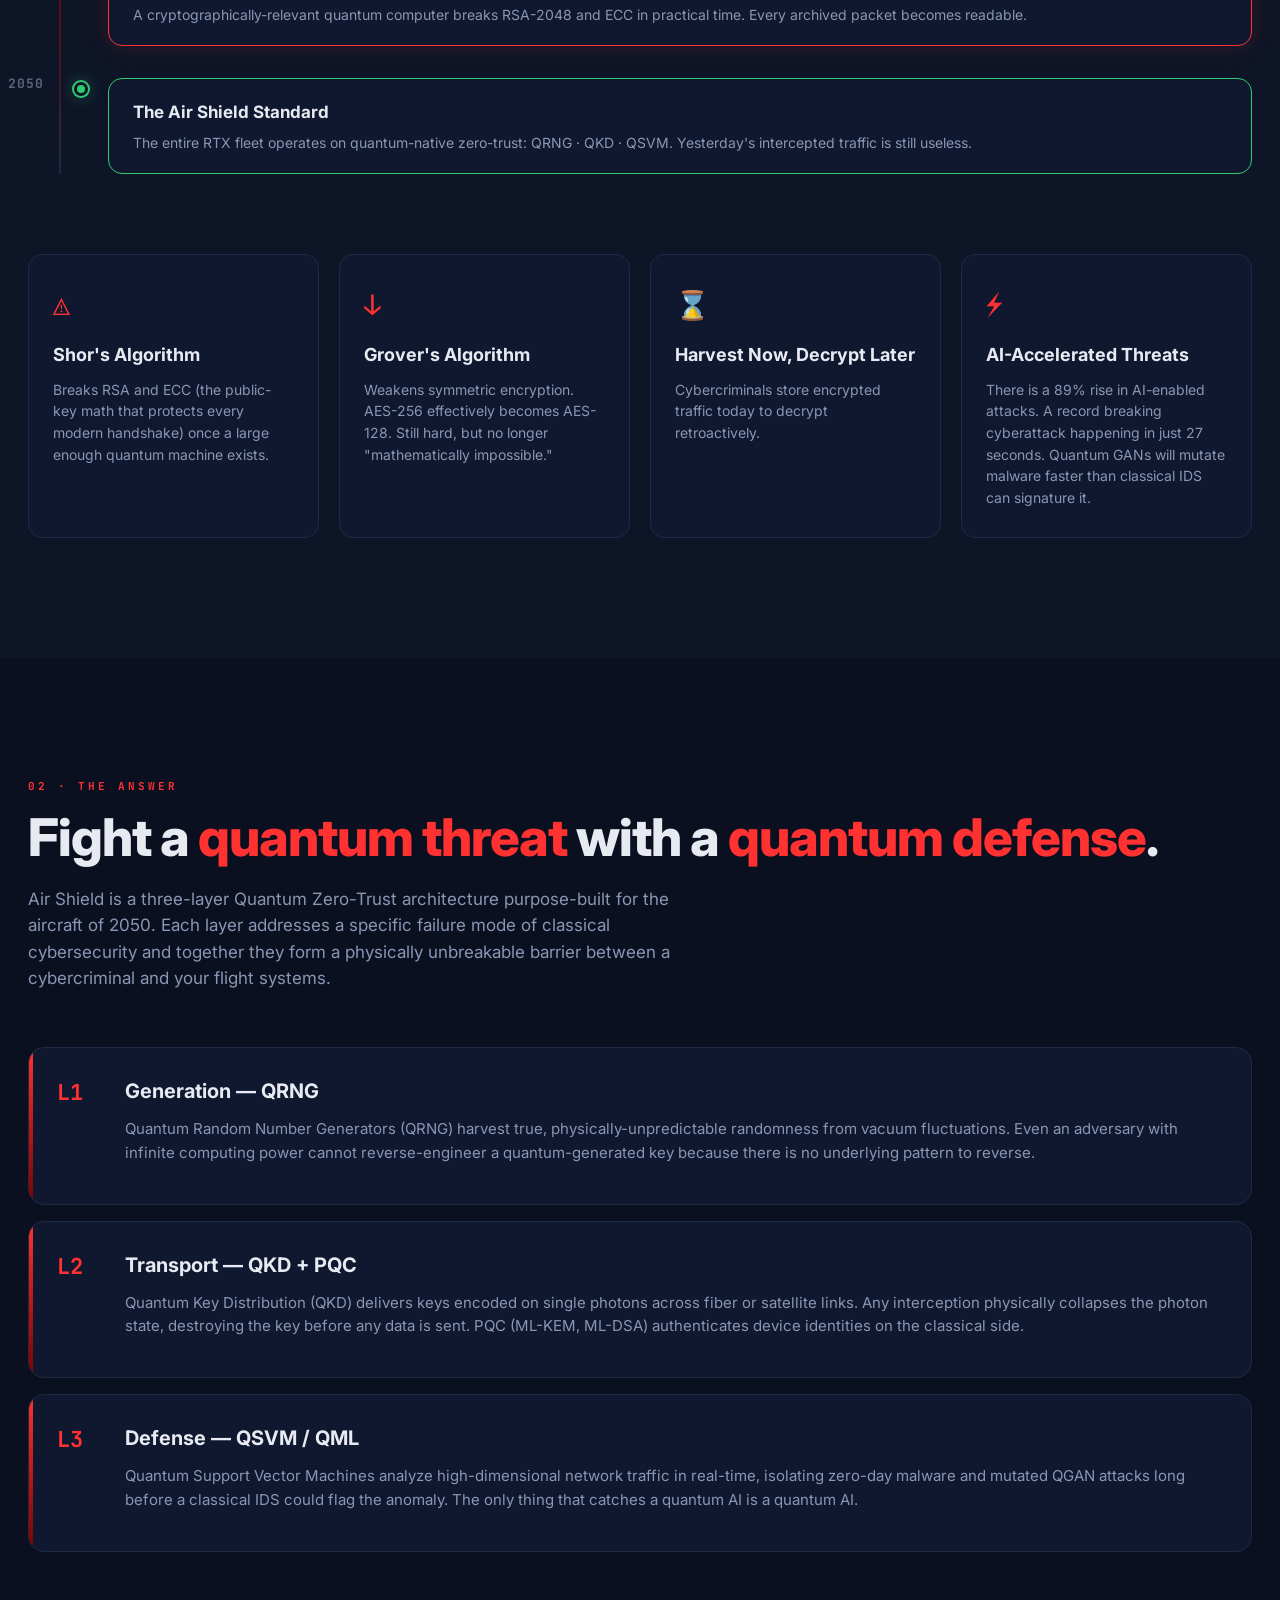
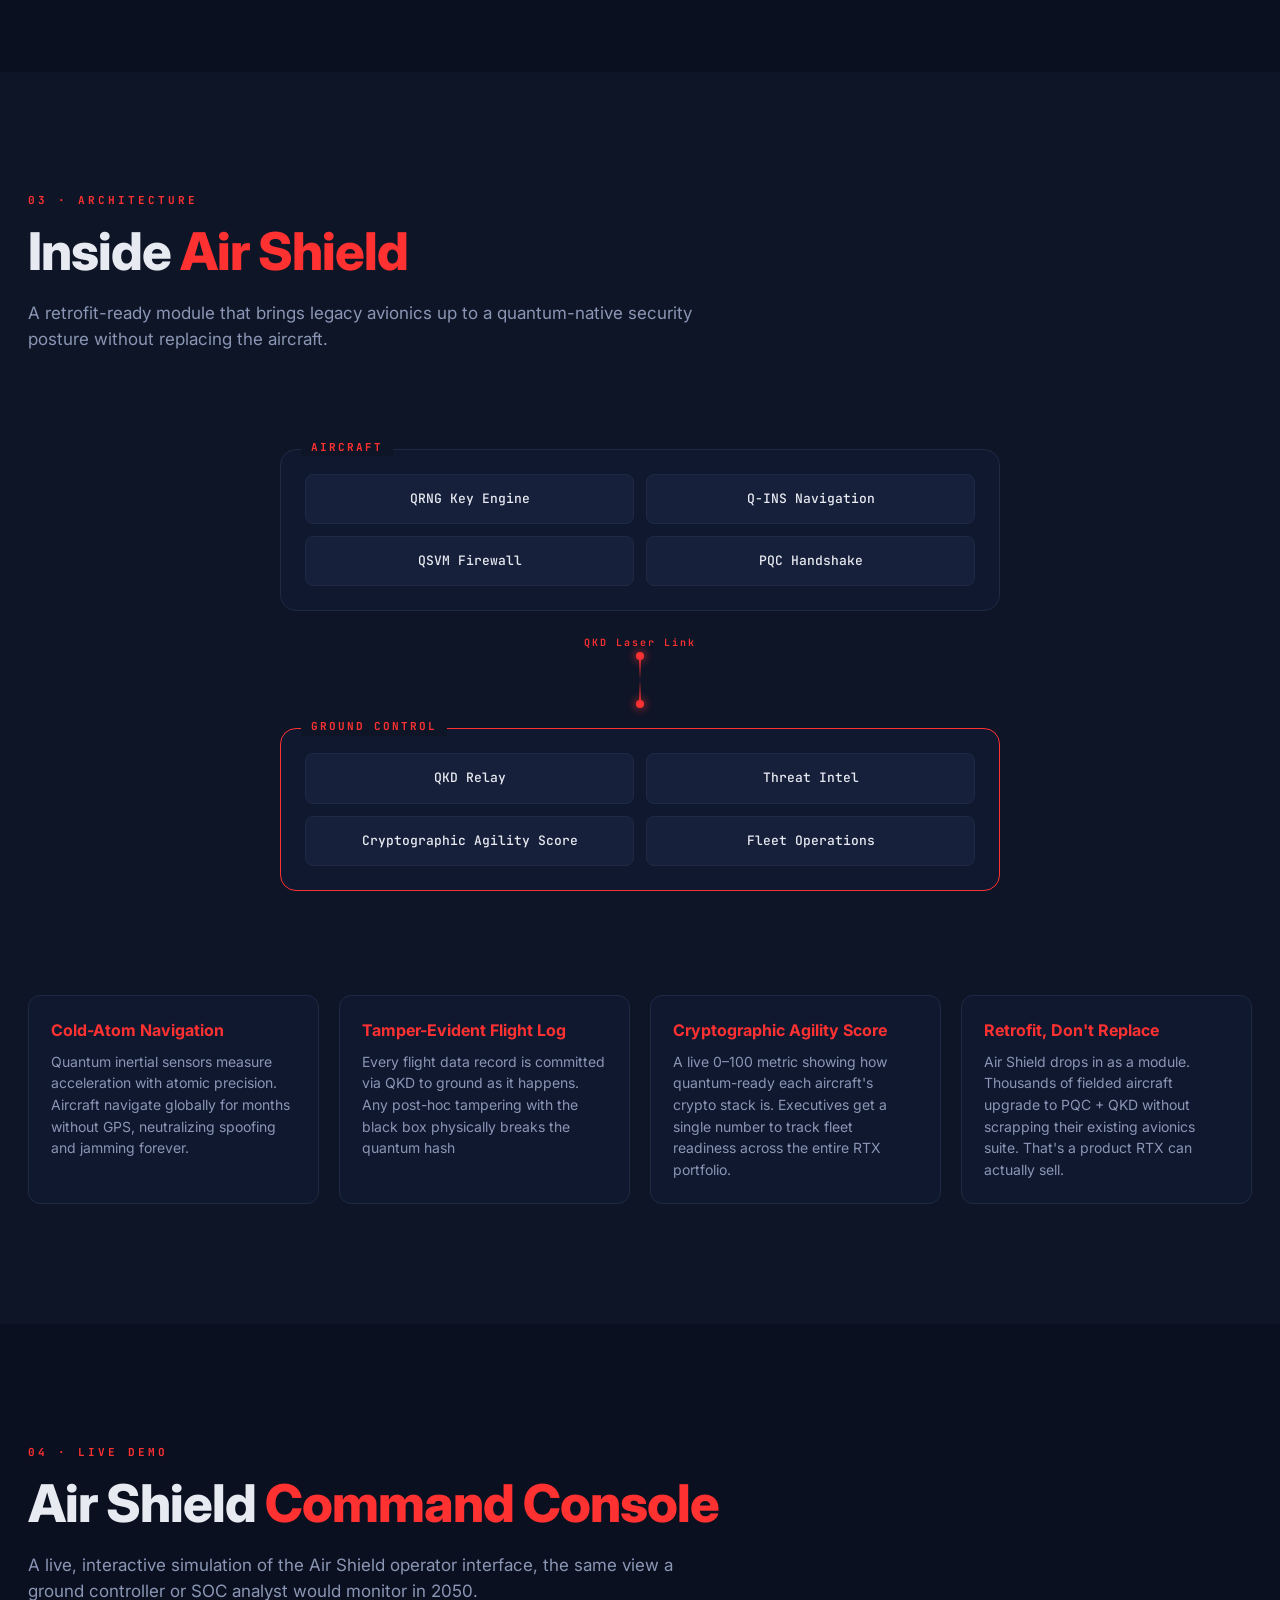
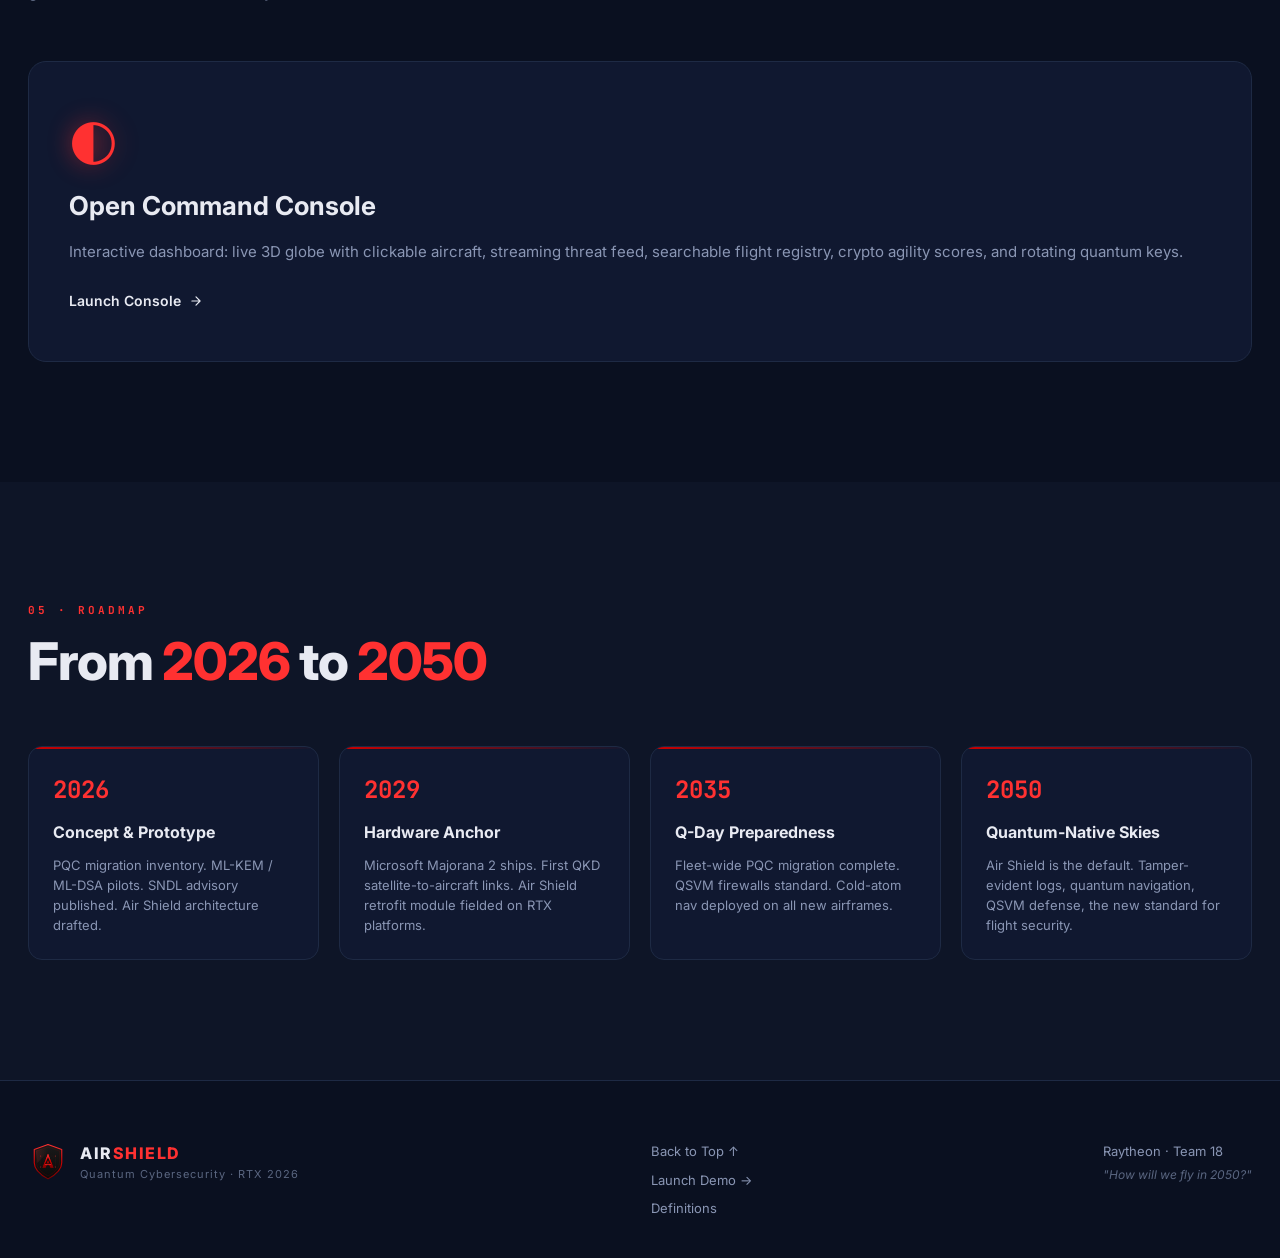
==== commit 5c5f7ef6: "Remove custom cursor, restore normal system cursor" ====
--- a/index.html
+++ b/index.html
@@ -34,9 +34,7 @@
     <div class="loader-bar"><div class="loader-bar-fill" id="loaderFill"></div></div>
   </div>
 
-  <!-- Custom cursor -->
-  <div class="cursor" id="cursor"></div>
-  <div class="cursor-trail" id="cursorTrail"></div>
+
 
   <!-- Scroll progress bar -->
   <div class="scroll-progress" id="scrollProgress"></div>
--- a/css/styles.css
+++ b/css/styles.css
@@ -57,8 +57,8 @@
   font-size: 16px; line-height: 1.55; overflow-x: hidden;
   transition: background 0.4s ease, color 0.4s ease;
 }
-body:not(.console-body) { cursor: none; }
-body:not(.console-body) * { cursor: none !important; }
+body:not(.console-body) { cursor: auto; }
+body:not(.console-body) * { cursor: auto !important; }
 ::selection { background: var(--red); color: #fff; }
 a { color: inherit; text-decoration: none; }
 button { font-family: inherit; cursor: pointer; }
@@ -107,7 +107,7 @@
 
 /* ============================================================ CUSTOM CURSOR */
 .cursor { position: fixed; width: 8px; height: 8px; background: var(--red-bright); border-radius: 50%; pointer-events: none; z-index: 10000; transform: translate(-50%, -50%); transition: width 0.2s, height 0.2s, background 0.2s, border 0.2s; }
-.cursor-trail { position: fixed; width: 32px; height: 32px; border: 1px solid var(--red); border-radius: 50%; pointer-events: none; z-index: 9999; transform: translate(-50%, -50%); transition: width 0.15s, height 0.15s, border-color 0.15s, opacity 0.3s; opacity: 0.5; }
+.cursor-trail { position: fixed; width: 32px; height: 32px; border: 1px solid var(--red); border-radius: 50%; pointer-events: none; z-index: 9999; transform: translate(-50%, -50%); transition: width 0.15s, height 0.15s, border-color 0.15s, opacity 0.3s; opacity: 0.5; transition: transform 0.08s ease-out; }
 .cursor.hovering { width: 0; height: 0; background: transparent; border: 2px solid var(--red-bright); box-shadow: 0 0 12px var(--red-glow); }
 .cursor.hovering.btn-primary-hover { border-color: #000; background: #fff; width: 6px; height: 6px; box-shadow: 0 0 0 2px #fff, 0 0 12px rgba(255,255,255,0.6); }
 .cursor-trail.hovering { width: 44px; height: 44px; border-color: var(--red-bright); opacity: 1; }
